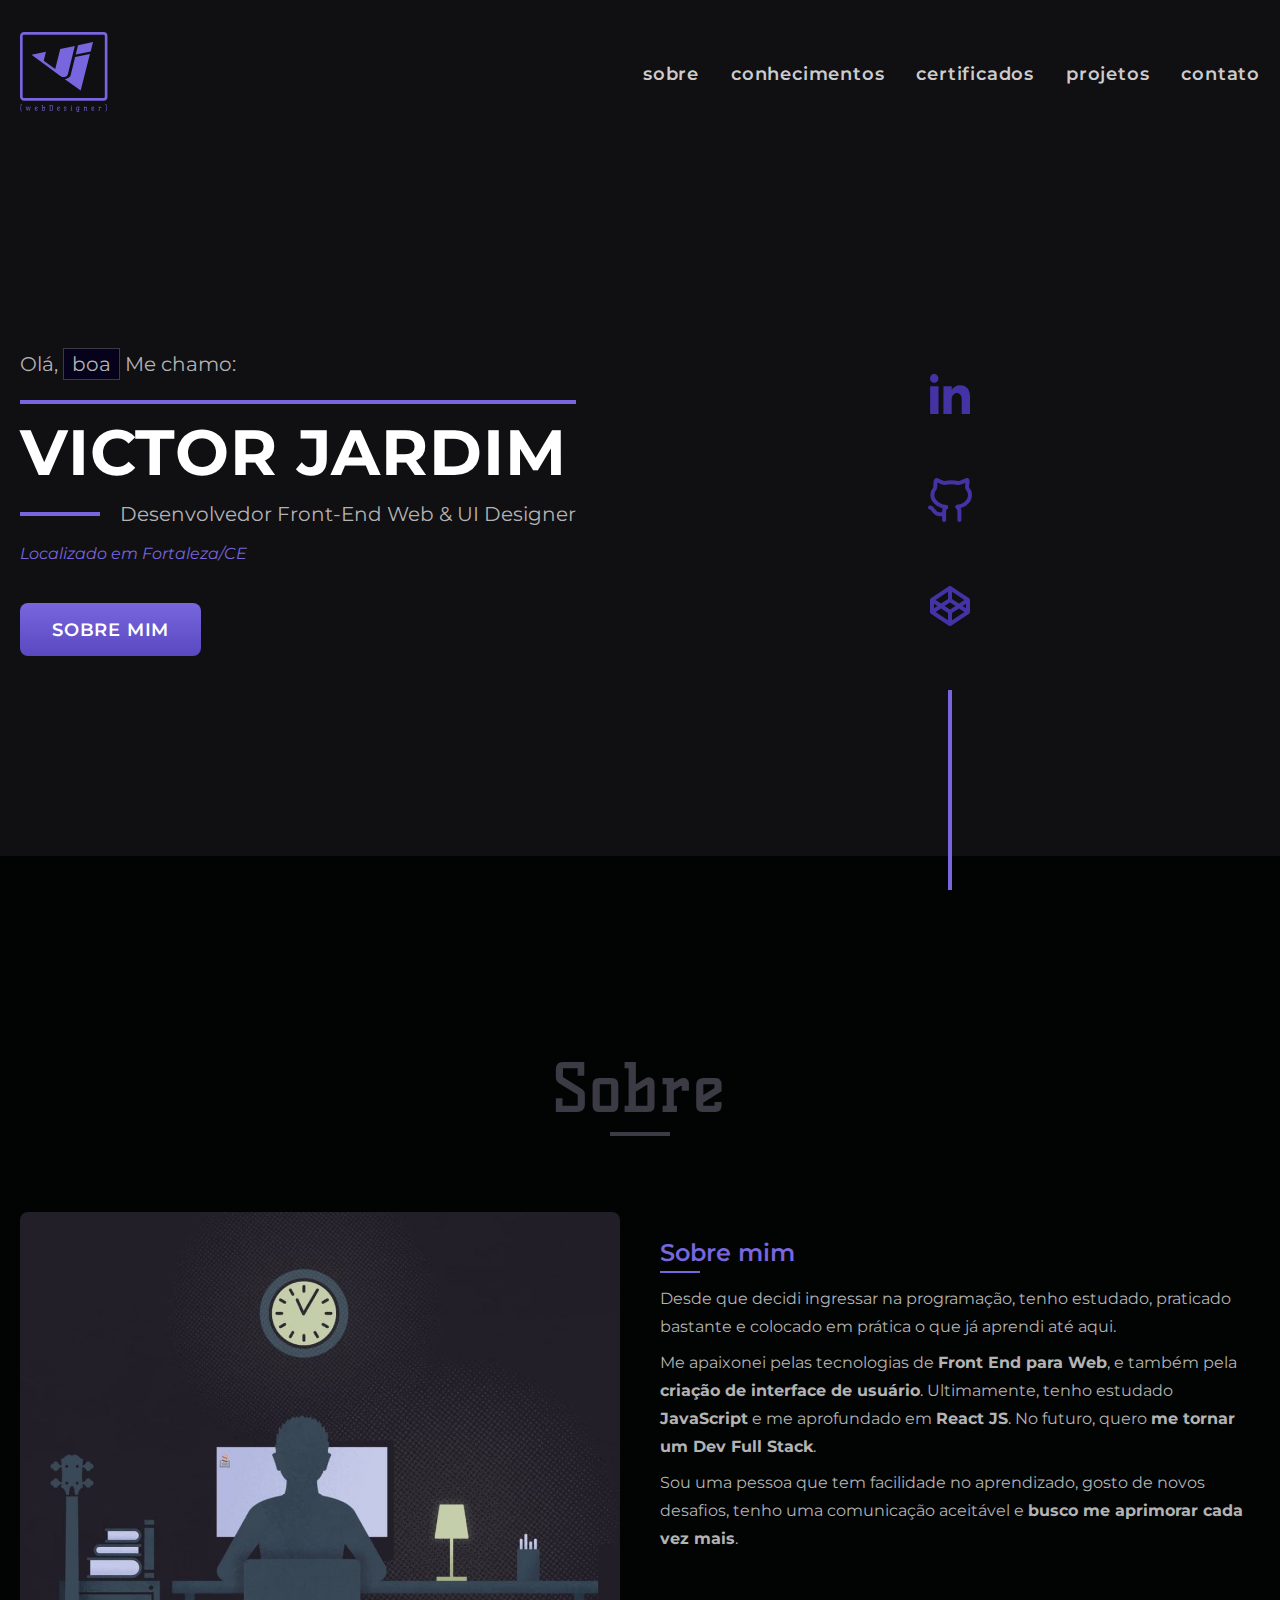
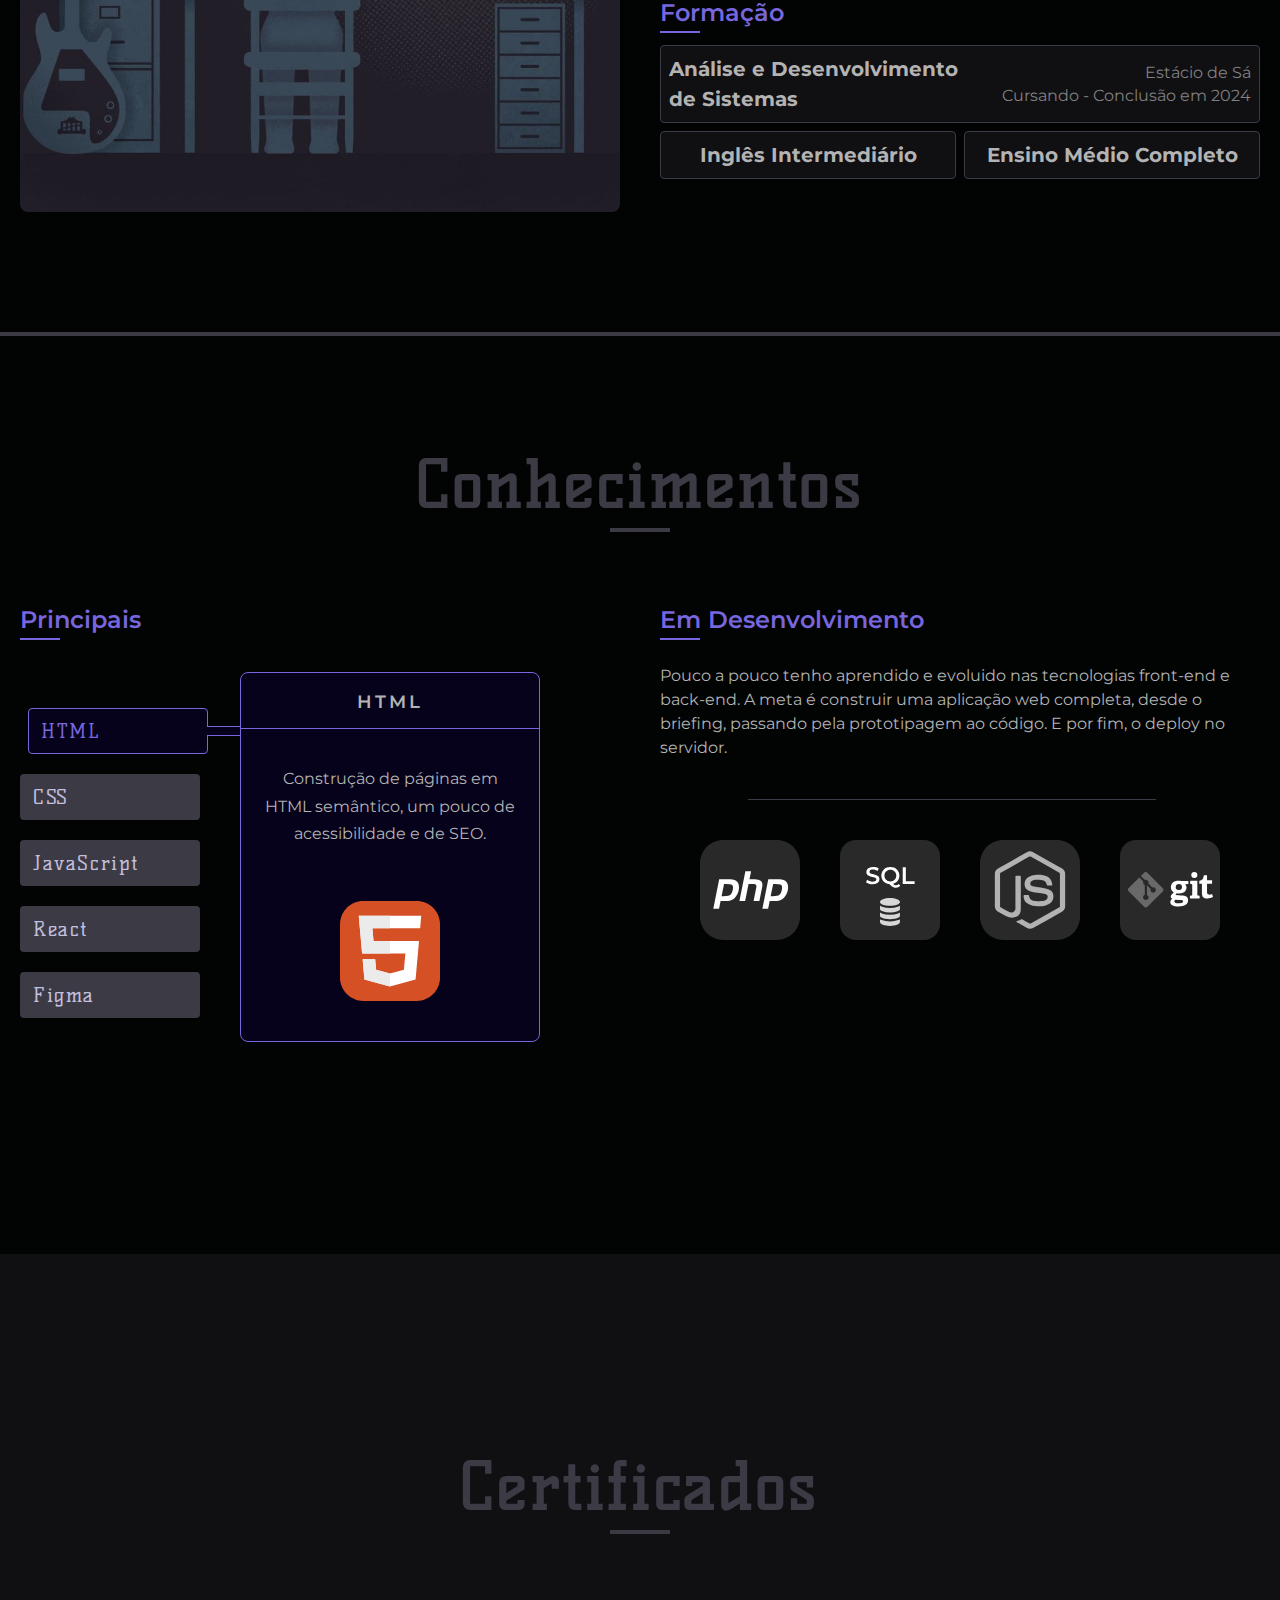
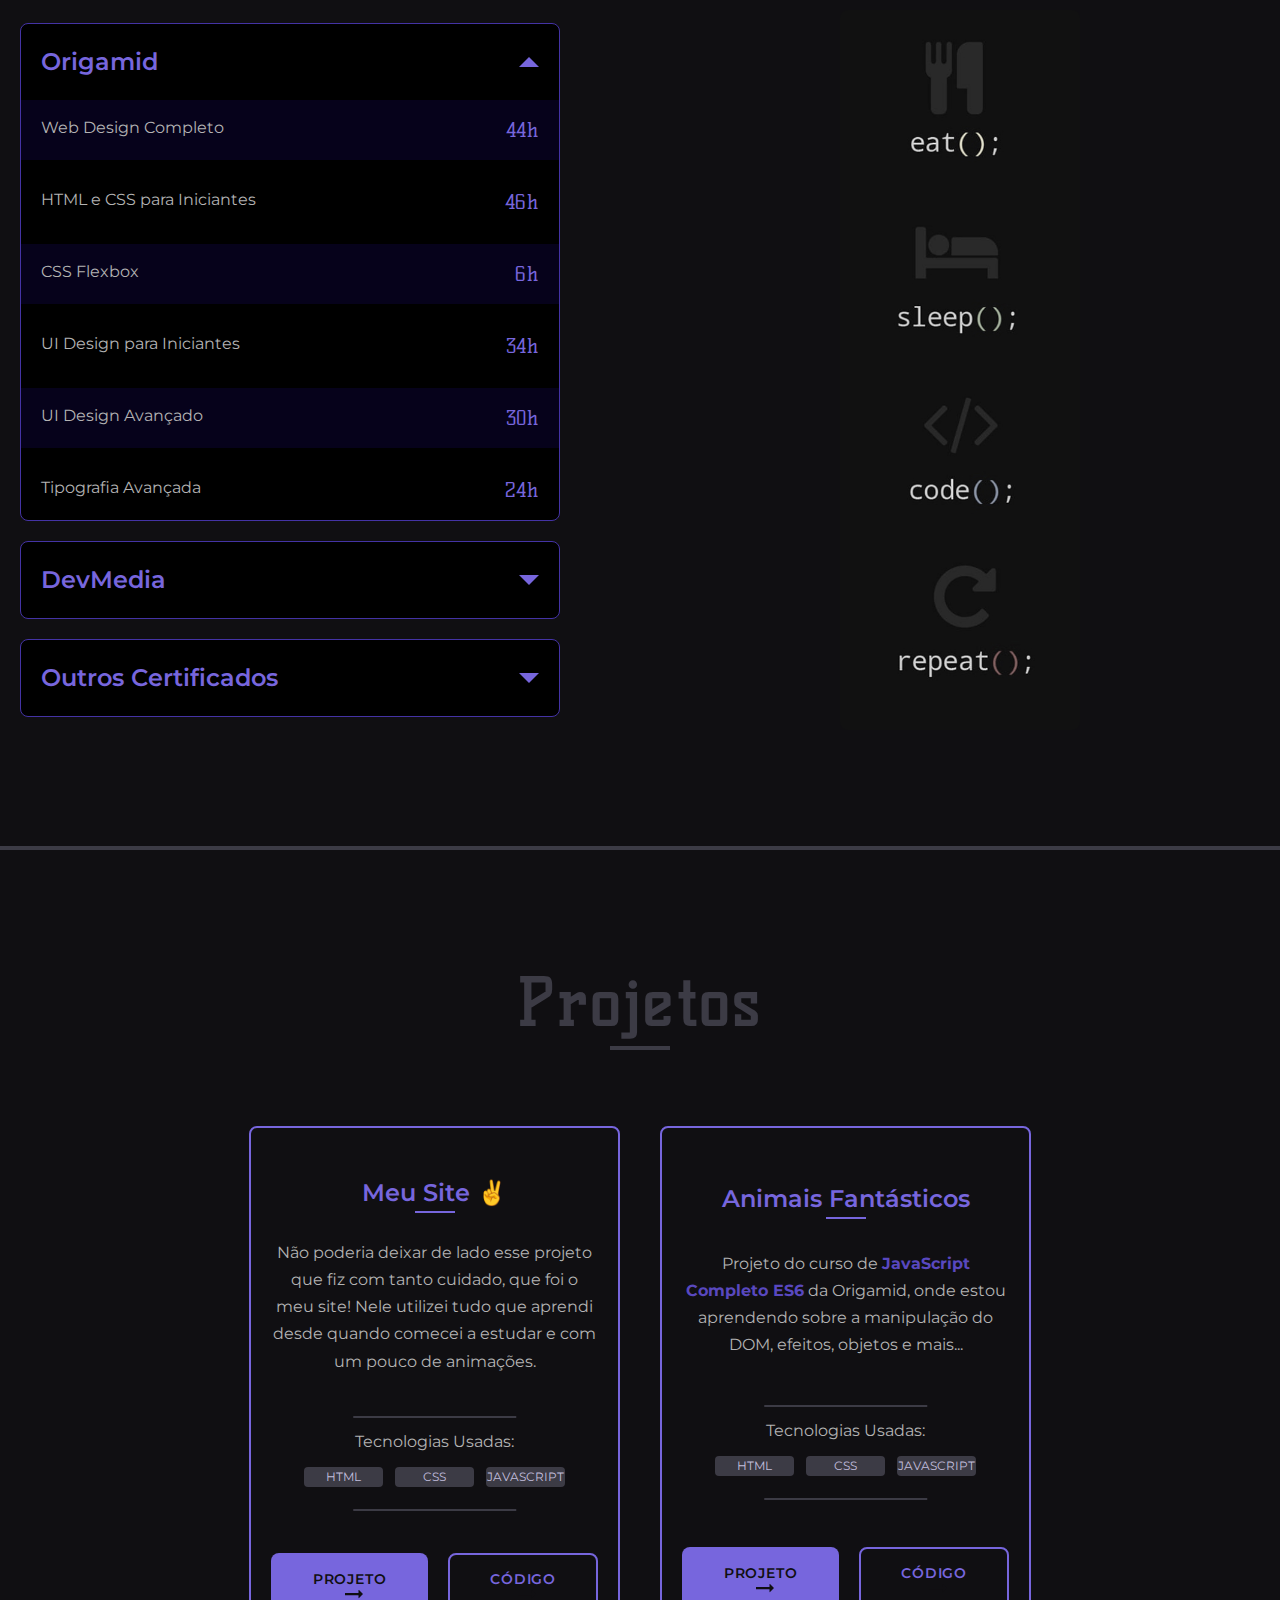
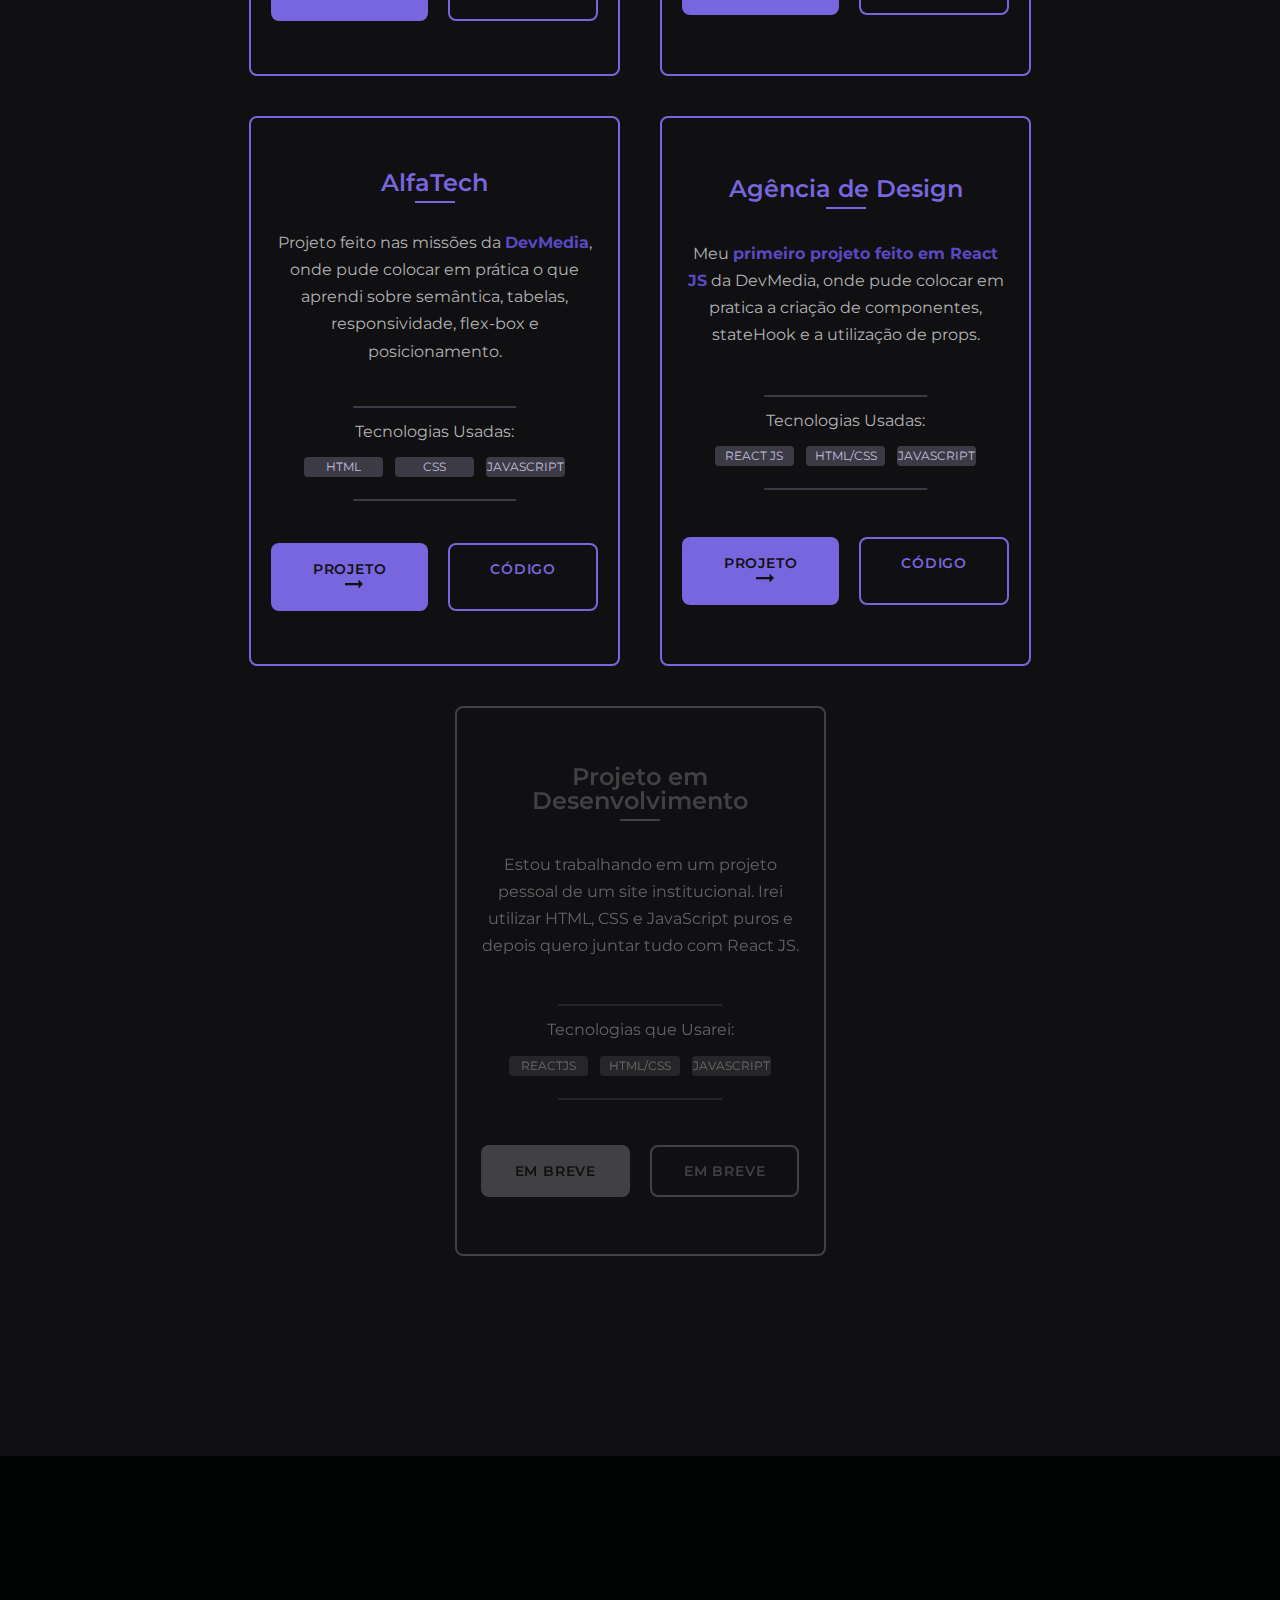
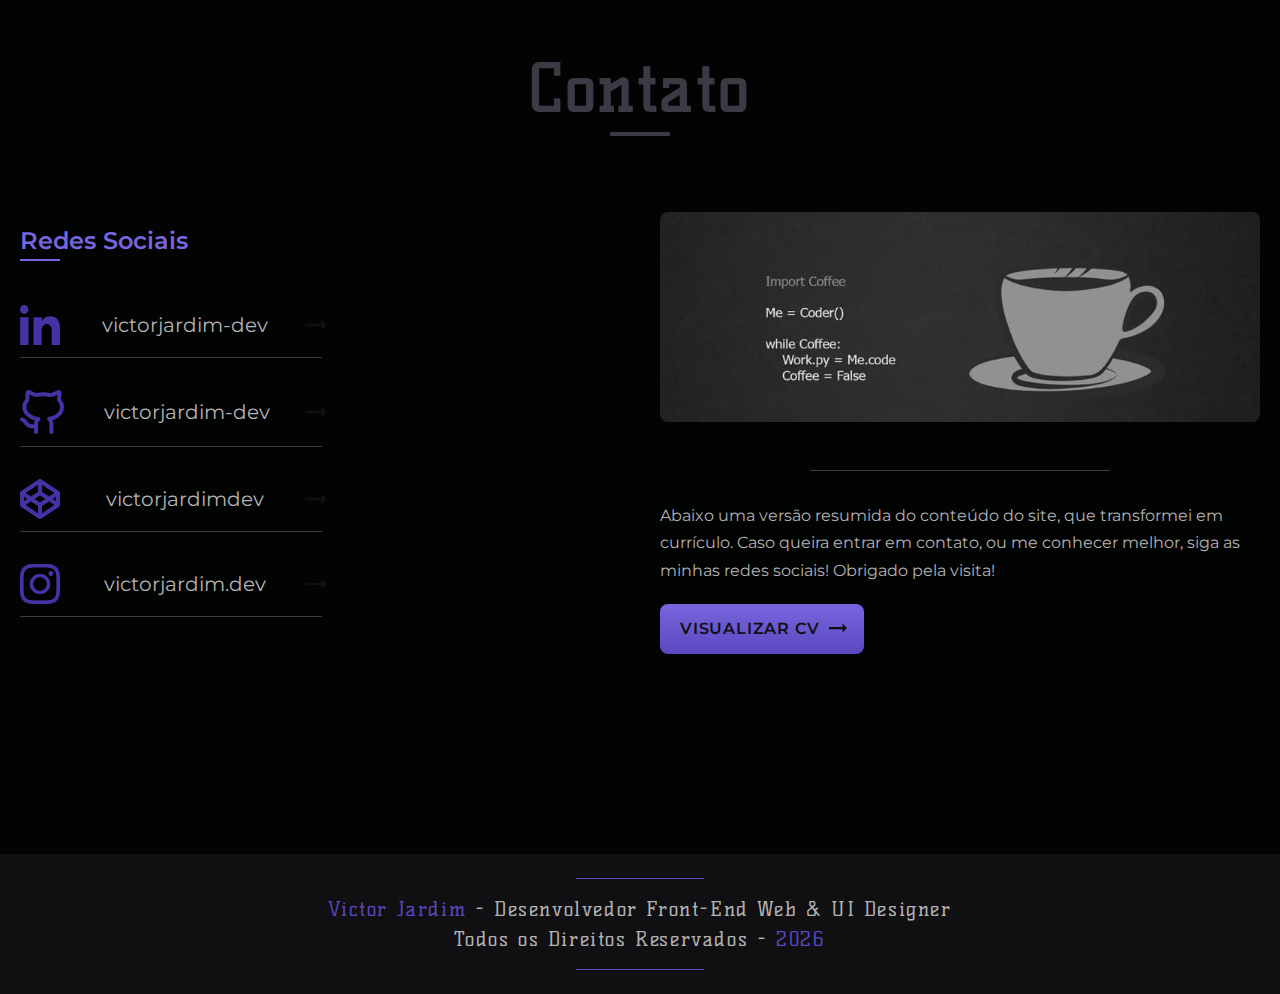
==== index.html @ 1c52b95d "Preparacao de arquivos para o responsivo, separacao dos arquivos de animacao para cada secao, adicio" ====
<!DOCTYPE html>
<html lang="pt-br">
<head>
  <title>Victor Jardim - Desenvolvedor Front-End Web e UI Designer</title>
  <meta charset="UTF-8">
  <meta http-equiv="X-UA-Compatible" content="IE=edge">
  <meta name="viewport" content="width=device-width, initial-scale=1.0">
  <meta name="description" content="Victor Jardim - Desenvolvedor Front-End Web e UI Designer">
  <meta name="keywords" content="">
  <meta name="author" content="Victor Jardim Dev">
  <!-- Open Graph -->
  <meta property="og:title" content="">
  <meta property="og:description" content="">
  <meta property="og:type" content="website">
  <meta property="og:url" content="">
  <meta property="og:image" content="">
  <meta property="og:image:secure-url" content="">
  <meta property="og:image:type" content="image/jpg">
  <meta property="og:site_name" content="">
  <!-- Open Graph -->

  <link rel="shortcut icon" href="/favicon.svg" type="image/svg+xml">

  <link rel="preconnect" href="https://fonts.googleapis.com">
  <link rel="preconnect" href="https://fonts.gstatic.com" crossorigin>
  <link href="https://fonts.googleapis.com/css2?family=Kelly+Slab&family=Montserrat:ital,wght@0,400;0,600;1,400&display=swap" rel="stylesheet">
  
  <!-- <link rel="preload" href="./css/style.min.css" as="style">
  <link rel="stylesheet" href="./css/style.min.css"> -->

  <link rel="preload" href="./css/style.css" as="style">
  <link rel="stylesheet" href="./css/style.css">

  <script>document.documentElement.className += " js"</script>
</head>
<body>

  <header>
    <div class="container-geral topo">
      <div class="logo">
        <figure>
          <a href="/">
            <img src="./img/logo.svg" alt="Logo Victor Jardim" height="80" width="auto">
          </a>
        </figure>
      </div>
      <nav>
        <ul class="nav-menu">
          <li><a href="#sobre">Sobre</a></li>
          <li><a href="#conhecimentos">Conhecimentos</a></li>
          <li><a href="#certificados">Certificados</a></li>
          <li><a href="#projetos">Projetos</a></li>
          <li><a href="#contato">Contato</a></li>
        </ul>
      </nav>
    </div>
  </header>

  <main>

    <section class="container-geral secao-apresentacao">
      <div class="apresentacao-descricao">
        <p class="boas-vindas">Olá, <span id="boas-vindas">boas vindas!</span> Me chamo: </p>
        <div class="apresentacao-titulos">
          <h1>Victor Jardim</h1>
          <h2>Desenvolvedor Front-End Web & UI Designer</h2>
        </div>
        <span class="localizacao">Localizado em Fortaleza/CE</span>
        <a href="#sobre" class="botao">Sobre Mim</a>
      </div>
      <div class="apresentacao-social">
        <ul>
          <li>
            <a href="https://www.linkedin.com/in/victorjardim-dev/" target="_blank">
              <svg width="40" height="40" viewBox="0 0 40 40" fill="none" xmlns="http://www.w3.org/2000/svg">
                <path d="M8.39454 4.44642C8.39399 5.62509 7.95124 6.75526 7.16371 7.58829C6.37617 8.42132 5.30836 8.88899 4.19517 8.8884C3.08199 8.88781 2.01462 8.41901 1.22787 7.58515C0.441121 6.75128 -0.000556067 5.62065 5.25418e-07 4.44198C0.000557118 3.2633 0.443302 2.13314 1.23084 1.3001C2.01837 0.467072 3.08619 -0.000588781 4.19937 5.56328e-07C5.31256 0.000589894 6.37993 0.469382 7.16668 1.30325C7.95342 2.13711 8.3951 3.26775 8.39454 4.44642ZM8.52046 12.1793H0.125919V40H8.52046V12.1793ZM21.7838 12.1793H13.4313V40H21.6999V25.4008C21.6999 17.2679 31.7104 16.5124 31.7104 25.4008V40H40V22.3788C40 8.66841 25.1836 9.17949 21.6999 15.9124L21.7838 12.1793Z" fill="#4433A5"/>
              </svg>
            </a>
          </li>
          <li>
            <a href="https://github.com/victorjardim-dev/" target="_blank">
              <svg width="44" height="44" viewBox="0 0 44 44" fill="none" xmlns="http://www.w3.org/2000/svg">
                <path d="M29.464 28.8326C32.2919 28.3079 34.8579 27.398 36.8526 26.062C40.2591 23.7808 42 20.2574 42 16.7763C42 14.3342 40.9632 12.0544 39.1681 10.1233C38.1679 9.04728 41.0935 1.01862 38.4941 2.09991C35.8947 3.18119 32.0833 5.57459 30.0854 5.04638C27.9465 4.48086 25.6157 4.17016 23.1765 4.17016C21.0579 4.17016 19.0211 4.40455 17.1208 4.83672C14.3584 5.46489 11.7167 3.11964 9.0589 2.09991C6.40109 1.08017 7.85137 9.38418 7.06196 10.2574C5.34266 12.1595 4.35303 14.3905 4.35303 16.7763C4.35303 20.2574 6.45992 23.7808 9.86631 26.062C12.1355 27.5817 14.9812 28.5502 18.1649 29.0274" stroke="#4433A5" stroke-width="4" stroke-linecap="round"/>
                <path d="M18.1645 29.0273C16.8015 30.3669 16.1201 31.6388 16.1201 32.8433C16.1201 34.0479 16.1201 37.1 16.1201 41.9998" stroke="#4433A5" stroke-width="4" stroke-linecap="round"/>
                <path d="M29.4639 28.8328C30.7553 30.3463 31.401 31.7053 31.401 32.9098C31.401 34.1143 31.401 37.1443 31.401 42" stroke="#4433A5" stroke-width="4" stroke-linecap="round"/>
                <path d="M2 29.609C3.05749 29.7245 3.84181 30.1586 4.35294 30.9115C5.11963 32.0407 7.96963 36.2299 11.206 36.2299C13.3636 36.2299 15.0017 36.2299 16.1204 36.2299" stroke="#4433A5" stroke-width="4" stroke-linecap="round"/>
              </svg>
            </a>
          </li>
          <li>
            <a href="https://codepen.io/victorjardimdev/" target="_blank">
              <svg width="40" height="40" viewBox="0 0 40 40" fill="none" xmlns="http://www.w3.org/2000/svg">
                <path d="M20 16.4041L14.606 20L20 23.5959L25.394 20L20 16.4041ZM29 17.596L34.394 14.0001L22 5.73821V12.9301L29 17.596ZM36 17.736L32.606 20L36 22.262V17.74V17.736ZM29 22.404L22 27.0699V34.2618L34.394 25.9999L29 22.404ZM18 12.9301V5.73821L5.606 14.0001L11 17.596L18 12.9301ZM5.606 25.9999L18 34.2618V27.0699L11 22.404L5.606 25.9999ZM7.394 20L4 17.738V22.262L7.394 20ZM2.23988e-08 14.0001C-4.92386e-05 13.6709 0.0811558 13.3468 0.23641 13.0565C0.391665 12.7663 0.616168 12.5188 0.89 12.3361L18.89 0.336294C19.2187 0.117019 19.6049 0 20 0C20.3951 0 20.7813 0.117019 21.11 0.336294L39.11 12.3361C39.3838 12.5188 39.6083 12.7663 39.7636 13.0565C39.9188 13.3468 40 13.6709 40 14.0001V25.9999C40 26.3291 39.9188 26.6532 39.7636 26.9435C39.6083 27.2337 39.3838 27.4812 39.11 27.6639L21.11 39.6637C20.7813 39.883 20.3951 40 20 40C19.6049 40 19.2187 39.883 18.89 39.6637L0.89 27.6639C0.616168 27.4812 0.391665 27.2337 0.23641 26.9435C0.0811558 26.6532 -4.92386e-05 26.3291 2.23988e-08 25.9999V14.0001Z" fill="#4433A5"/>
              </svg>
            </a>
          </li>
        </ul>
      </div>
    </section>
    
    <div class="secao-bg">

      <section id="sobre" class="secao-sobre">
        <div class="container-geral">
          <h1 class="titulo-secao">Sobre</h1>
          <div>
            <div class="secao-sobre-conteudo">
              <figure>
                <img src="./img/sobre-imagem.jpg" alt="" width="700" height="auto">
              </figure>
              <div class="secao-sobre-descricao">
                
                <div class="sobre-mim">
                  <h2 class="subtitulo-secao">Sobre mim</h2>
                  <div>
                    <p>Desde que decidi ingressar na programação, tenho estudado, praticado bastante e colocado em prática o que já aprendi até aqui.</p>
                    <p>Me apaixonei pelas tecnologias de <strong>Front End para Web</strong>, e também pela <strong>criação de interface de usuário</strong>. Ultimamente, tenho estudado <strong>JavaScript</strong> e me aprofundado em <strong>React JS</strong>. No futuro, quero <strong>me tornar um Dev Full Stack</strong>.</p>
                    <p>Sou uma pessoa que tem facilidade no aprendizado, gosto de novos desafios, tenho uma comunicação aceitável e <strong>busco me aprimorar cada vez mais</strong>.</p>
                  </div>
                </div>

                <div class="formacao">
                  <h2 class="subtitulo-secao">Formação</h2>
                  <div class="formacao-cursos">

                    <div class="formacao-item ads">
                      <h3>Análise e Desenvolvimento de Sistemas</h3>
                      <div class="ads-span">
                        <span>Estácio de Sá</span>
                        <span>Cursando - Conclusão em 2024</span>
                      </div>
                    </div>

                    <div class="ingles-ensinomedio">
                      <div class="formacao-item">
                        <h3>Inglês Intermediário</h3>
                      </div>

                      <div class="formacao-item">
                        <h3>Ensino Médio Completo</h3>
                      </div>
                    </div>

                  </div>
                </div>

              </div>
            </div>
          </div>
        </div>
      </section>

      <section  class="secao-conhecimentos">
        <div class="container-geral" id="conhecimentos">
          <h1 class="titulo-secao">Conhecimentos</h1>
          <div class="conhecimentos">
            
            <div class="conhecimentos-principais">
              <h2 class="subtitulo-secao">Principais</h2>

              <div class="principais">
                <div class="principais-titulo-box">
                  <span class="">HTML</span>
                  <span class="">CSS</span>
                  <span class="">JavaScript</span>
                  <span class="">React</span>
                  <span class="">Figma</span>
                </div>

                <div class="principais-descricao-box-container">
                  <div class="principais-descricao-box">
                    <h3>HTML</h3>
                    <p>Construção de páginas em HTML semântico, um pouco de acessibilidade e de SEO.</p>
                    <img src="./img/conhecimentos/imagem-html.svg" alt="Conhecimentos HTML">
                  </div>
                  
                  <div class="principais-descricao-box ">
                    <h3>CSS</h3>
                    <p>Box model, media queries para sites responsivos, flex-box, um pouco de grid e animações</p>
                    <img src="./img/conhecimentos/imagem-css.svg" alt="Conhecimentos CSS">
                  </div>
    
                  <div class="principais-descricao-box ">
                    <h3>JavaScript</h3>
                    <p>Arrays, funções, objetos e um pouco sobre a manipulação do DOM.</p>
                    <img src="./img/conhecimentos/imagem-javascript.svg" alt="Conhecimentos JavaScript">
                  </div>
    
                  <div class="principais-descricao-box ">
                    <h3>React JS</h3>
                    <p>Junção das três principais tecnologias web, assim como criação de componentes, state hook, rotas e props.</p>
                    <img src="./img/conhecimentos/imagem-react.svg" alt="Conhecimentos ReactJS">
                  </div>
    
                  <div class="principais-descricao-box ">
                    <h3>Figma</h3>
                    <p>Criação de protótipos, wireframes, interfaces de usuário e UX Design.</p>
                    <img src="./img/conhecimentos/imagem-figma.svg" alt="Conhecimentos Figma">
                  </div>

                </div>
              </div>
            </div>

            <div class="conhecimentos-emdesenvolvimento">
              <h2 class="subtitulo-secao">Em Desenvolvimento</h2>
              <p>Pouco a pouco tenho aprendido e evoluido nas tecnologias front-end e back-end. A meta é construir uma aplicação web completa, desde o briefing, passando pela prototipagem ao código. E por fim, o deploy no servidor.</p>
              <div class="emdesenvolvimento-imgs">
                <img src="./img/conhecimentos/conhecimento-futuro-php.svg" alt="Conhecimentos PHP">
                <img src="./img/conhecimentos/conhecimento-futuro-sql.svg" alt="Conhecimentos SQL">
                <img src="./img/conhecimentos/conhecimento-futuro-nodejs.svg" alt="Conhecimentos NodeJS">
                <img src="./img/conhecimentos/conhecimento-futuro-git.svg" alt="Conhecimentos Git">
              </div>
            </div>

          </div>
        </div>
      </section>

    </div>

    <section class="secao-certificados">
      <h1 id="certificados" class="titulo-secao">Certificados</h1>
      <div class="container-geral certificados">

        <div class="certificado-container">

          <div class="certificado-box">
            <div class="certificado-titulo-box">
              <h2>Origamid</h2>
              <span><img src="./img/icones/icone-seta-certificados.svg" alt="Icone"></span>
            </div>
            <div class="certificado-conteudo-box">

              <div class="certificado-conteudo">
                <h3>Web Design Completo</h3>
                <span>44h</span>
                <a href="https://www.origamid.com/certificate/2e2ba122" target="_blank" class="botao">Certificado <img src="./img/icones/icone-seta-link.svg" alt="Icone"></a>
              </div>

              <div class="certificado-conteudo">
                <h3>HTML e CSS para Iniciantes</h3>
                <span>46h</span>
                <a href="https://www.origamid.com/certificate/78a27220" target="_blank" class="botao">Certificado <img src="./img/icones/icone-seta-link.svg" alt="Icone"></a>
              </div>

              <div class="certificado-conteudo">
                <h3>CSS Flexbox</h3>
                <span>6h</span>
                <a href="https://www.origamid.com/certificate/67c53098" target="_blank" class="botao">Certificado <img src="./img/icones/icone-seta-link.svg" alt="Icone"></a>
              </div>

              <div class="certificado-conteudo">
                <h3>UI Design para Iniciantes</h3>
                <span>34h</span>
                <a href="https://www.origamid.com/certificate/33171491" target="_blank" class="botao">Certificado <img src="./img/icones/icone-seta-link.svg" alt="Icone"></a>
              </div>

              <div class="certificado-conteudo">
                <h3>UI Design Avançado</h3>
                <span>30h</span>
                <a href="https://www.origamid.com/certificate/fcf1dd17" target="_blank" class="botao">Certificado <img src="./img/icones/icone-seta-link.svg" alt="Icone"></a>
              </div>

              <div class="certificado-conteudo">
                <h3>Tipografia Avançada</h3>
                <span>24h</span>
                <a href="https://www.origamid.com/certificate/0a82fc73" target="_blank" class="botao">Certificado <img src="./img/icones/icone-seta-link.svg" alt="Icone"></a>
              </div>
            </div>
          </div> 
          
          <div class="certificado-box">
            <div class="certificado-titulo-box">
              <h2>DevMedia</h2>
              <span><img src="./img/icones/icone-seta-certificados.svg" alt="Icone"></span>
            </div>
            <div class="certificado-conteudo-box">

              <div class="certificado-conteudo">
                <h3>Certificado Autoridade - HTML</h3>
                <span>91h</span>
                <a href="https://www.devmedia.com.br/certificado/tecnologia/html/victor-b-jardim" target="_blank" class="botao">Certificado <img src="./img/icones/icone-seta-link.svg" alt="Icone"></a>
              </div>

              <div class="certificado-conteudo">
                <h3>Certificado Autoridade - CSS</h3>
                <span>125h</span>
                <a href="https://www.devmedia.com.br/certificado/tecnologia/css/victor-b-jardim" target="_blank" class="botao">Certificado <img src="./img/icones/icone-seta-link.svg" alt="Icone"></a>
              </div>

              <div class="certificado-conteudo">
                <h3>Certificado Autoridade - JavaScript</h3>
                <span>124h</span>
                <a href="https://www.devmedia.com.br/certificado/tecnologia/javascript/victor-b-jardim" target="_blank" class="botao">Certificado <img src="./img/icones/icone-seta-link.svg" alt="Icone"></a>
              </div>

              <div class="certificado-conteudo">
                <h3>Certificado Autoridade - React</h3>
                <span>73h</span>
                <a href="https://www.devmedia.com.br/certificado/tecnologia/react/victor-b-jardim" target="_blank" class="botao">Certificado <img src="./img/icones/icone-seta-link.svg" alt="Icone"></a>
              </div>

              <div class="certificado-conteudo">
                <h3>Certificado Autoridade - Algoritmo</h3>
                <span>49h</span>
                <a href="https://www.devmedia.com.br/certificado/tecnologia/algoritmo/victor-b-jardim" target="_blank" class="botao">Certificado <img src="./img/icones/icone-seta-link.svg" alt="Icone"></a>
              </div>
            </div>
          </div>

          <div class="certificado-box">
            <div class="certificado-titulo-box">
              <h2>Outros Certificados</h2>
              <span><img src="./img/icones/icone-seta-certificados.svg" alt="Icone"></span>
            </div>
            <div class="certificado-conteudo-box">

              <div class="certificado-conteudo">
                <h3>Pro Figma - Udemy</h3>
                <span>15h</span>
                <a href="#" target="_blank" class="botao">Certificado <img src="./img/icones/icone-seta-link.svg" alt="Icone"></a>
              </div>

              <div class="certificado-conteudo">
                <h3>DCN - Introdução a HTML + CSS</h3>
                <span>5h</span>
                <a href="https://api.dinamicatreinamentos.com/public/acervo/132-bded3ce4af94289a9308c97f58a683f9.pdf" target="_blank" class="botao">Certificado <img src="./img/icones/icone-seta-link.svg" alt="Icone"></a>
              </div>


              <div class="certificado-conteudo">
                <h3>Dev. Web - Direto ao Ponto | Lucas Caton</h3>
                <span>4h</span>
                <a href="https://hotmart.s3.amazonaws.com/certificate/tmp/c37694cb-0479-4c1d-b306-87b2fbc816c4-2013361237.pdf?X-Amz-Security-Token=FwoGZXIvYXdzEPn%2F%2F%2F%2F%2F%2F%2F%2F%2F%2FwEaDAjS97Gteq%2FWhIcS1iKZBHNI4r%2F%2F47FJEjrgtc%2BJ8aQ8vgjqXXS6Qyz3Uj5%2BZvb%2BxiidIdNfAR5%2FeiCYAesyTZf5AZT4jxVFcFl0%2BmaYKGsxI8JgOQE6TuPzvZWR%2F%2BsnZ1YPZm97G8FmoY3LzpJwRORBjLJ%2F48T%2FOl7%2BwzdnRDCyU4tJ1BTyEJ4VKVkY%2F%2BEYR%2BnuEHNfKER5vqDS%2FXSVYW33hhq3ZuTw0qBTUhv0UXekTg9vlwr2mQqSZd4mTvu4YtdvryIVoNkHK1JCK%2FretgA2b7gVqcYtBVZkKVOoFMCOoI37dMtXFNRThBIPqTB%2B8lx97tpccWoyBbcKv9h4RABSdjdPvhj1mFN63%2FpTFwFrVetBEqkUqYTFoIOOBE%2BZq7IcIHQl9%2F01pgttGZ9%2BKy3FmM5q9MV6yjbEkZOJEk9m%2BV1gTo8wiJZCJPE1ixEUAThnqzp3rg07iUUO6sLZvKPWk8socLRnvpLOBoC5Rb5rEYuD4BxHCCtueEc2YKd35ZQeSwEBZB40PVN%2FNAc%2FQ5LWypAQQwHUQgt6EO032Y733J4ZqrIdIXGZr7npt%2BBVDaKj8jTFb8dBWb2hKYdshs2CqnRjHU3z5JxvNwpsUwg7LU6TESXqAPS4EnFqgdk14viIUtdyvJK09hqciumyFYSlr%2B%2Bi6w%2FXWc%2FvN1MmRNGY%2BW1o%2BaqoN3ae87OREJbgX%2BfRXTLxFBOamqw3mgSnRS%2BIotF6A1a00SiMxcWfBjIqgPiSDdQbVexXojsOaDrjM5YCi8wPgmulx4nk5A48K5%2FNhaRN8n70QabF&X-Amz-Algorithm=AWS4-HMAC-SHA256&X-Amz-Date=20230219T000717Z&X-Amz-SignedHeaders=host&X-Amz-Expires=3600&X-Amz-Credential=ASIAXC3ZS5EWXYS43K6Z%2F20230219%2Fus-east-1%2Fs3%2Faws4_request&X-Amz-Signature=6fea09fdf5bdb685fe6ec4c3abf74dc113f9c2e6cdc3ad5a7f10f19c127fbcd3" target="_blank" class="botao">Certificado <img src="./img/icones/icone-seta-link.svg" alt="Icone"></a>
              </div>

              
            </div>
          </div>
          
        </div>

        <div class="certificado-imagem">
          <img src="./img/certificados-imagem.jpg" alt="Certificados">
        </div>
      </div>

    </section>

    <section class="secao-projetos">
      <h1 id="projetos" class="titulo-secao">Projetos</h1>
      <div class="container-geral">

        <div class="projetos-container-box">

          <div class="projeto-box">
            <h2 class="subtitulo-secao">Meu Site &#x270C;</h2>
            <p>Não poderia deixar de lado esse projeto que fiz com tanto cuidado, que foi o meu site! Nele utilizei tudo que aprendi desde quando comecei a estudar e com um pouco de animações.</p>
            <div class="tecnologias">
              <p>Tecnologias Usadas:</p>
              <div class="projeto-box-tecnologias">
                <span class="tecnologia-usada">HTML</span>
                <span class="tecnologia-usada">CSS</span>
                <span class="tecnologia-usada">JavaScript</span>
              </div>
            </div>
            <div class="projetos-botoes">
              <a href="/#projetos" class="botao">Projeto <img src="./img/icones/icone-seta-link.svg" alt="Ícone"></a>
              <a href="https://github.com/victorjardim-dev/meu-site" target="_blank" class="botao">Código <img src="./img/icones/icone-seta-link.svg" alt="Ícone"></a>
            </div>
          </div>

          <div class="projeto-box">
            <h2 class="subtitulo-secao">Animais Fantásticos</h2>
            <p>Projeto do curso de <strong class="texto-destacado">JavaScript Completo ES6</strong> da Origamid, onde estou aprendendo sobre a manipulação do DOM, efeitos, objetos e mais...</p>
            <div class="tecnologias">
              <p>Tecnologias Usadas:</p>
              <div class="projeto-box-tecnologias">
                <span class="tecnologia-usada">HTML</span>
                <span class="tecnologia-usada">CSS</span>
                <span class="tecnologia-usada">JavaScript</span>
              </div>
            </div>
            <div class="projetos-botoes">
              <a href="#" target="_blank" class="botao">Projeto <img src="./img/icones/icone-seta-link.svg" alt="Ícone"></a>
              <a href="#" target="_blank" class="botao">Código <img src="./img/icones/icone-seta-link.svg" alt="Ícone"></a>
            </div>
          </div>

          <div class="projeto-box">
            <h2 class="subtitulo-secao">AlfaTech</h2>
            <p>Projeto feito nas missões da <strong class="texto-destacado">DevMedia</strong>, onde pude colocar em prática o que aprendi sobre semântica, tabelas, responsividade, flex-box e posicionamento.</p>
            <div class="tecnologias">
              <p>Tecnologias Usadas:</p>
              <div class="projeto-box-tecnologias">
                <span class="tecnologia-usada">HTML</span>
                <span class="tecnologia-usada">CSS</span>
                <span class="tecnologia-usada">JavaScript</span>
              </div>
            </div>
            <div class="projetos-botoes">
              <a href="#" target="_blank" class="botao">Projeto <img src="./img/icones/icone-seta-link.svg" alt="Ícone"></a>
              <a href="#" target="_blank" class="botao">Código <img src="./img/icones/icone-seta-link.svg" alt="Ícone"></a>
            </div>
          </div>

          <div class="projeto-box">
            <h2 class="subtitulo-secao">Agência de Design</h2>
            <p>Meu <strong class="texto-destacado">primeiro projeto feito em React JS</strong> da DevMedia, onde pude colocar em pratica a criação de componentes, stateHook e a utilização de props.</p>
            <div class="tecnologias">
              <p>Tecnologias Usadas:</p>
              <div class="projeto-box-tecnologias">
                <span class="tecnologia-usada">React JS</span>
                <span class="tecnologia-usada">HTML/CSS</span>
                <span class="tecnologia-usada">JavaScript</span>
              </div>
            </div>
            <div class="projetos-botoes">
              <a href="#" target="_blank" class="botao">Projeto <img src="./img/icones/icone-seta-link.svg" alt="Ícone"></a>
              <a href="#" target="_blank" class="botao">Código <img src="./img/icones/icone-seta-link.svg" alt="Ícone"></a>
            </div>
          </div>

          <div class="projeto-box desabilitado">
            <h2 class="subtitulo-secao">Projeto em Desenvolvimento</h2>
            <p>Estou trabalhando em um projeto pessoal de um site institucional. Irei utilizar HTML, CSS e JavaScript puros e depois quero juntar tudo com React JS.</p>
            <div class="tecnologias">
              <p>Tecnologias que Usarei:</p>
              <div class="projeto-box-tecnologias">
                <span class="tecnologia-usada">ReactJS</span>
                <span class="tecnologia-usada">HTML/CSS</span>
                <span class="tecnologia-usada">JavaScript</span>
              </div>
            </div>
            <div class="projetos-botoes">
              <a href="#" target="_blank" class="botao">EM BREVE</a>
              <a href="#" target="_blank" class="botao">EM BREVE</a>
            </div>
          </div>

        </div>


      </div>
    </section>

    <section>
      <div class="secao-contato">
        <h1 class="titulo-secao" id="contato">Contato</h1>
        <div class="container-geral secao-contato-conteudo">

          <div class="secao-contato-titulo-social">
            <h2 class="subtitulo-secao">Redes Sociais</h2>
            <ul class="social-lista">

              <li>
                <a href="https://www.linkedin.com/in/victorjardim-dev/" target="_blank">
                  <svg width="40" height="40" viewBox="0 0 40 40" fill="none" xmlns="http://www.w3.org/2000/svg">
                    <path d="M8.39454 4.44642C8.39399 5.62509 7.95124 6.75526 7.16371 7.58829C6.37617 8.42132 5.30836 8.88899 4.19517 8.8884C3.08199 8.88781 2.01462 8.41901 1.22787 7.58515C0.441121 6.75128 -0.000556067 5.62065 5.25418e-07 4.44198C0.000557118 3.2633 0.443302 2.13314 1.23084 1.3001C2.01837 0.467072 3.08619 -0.000588781 4.19937 5.56328e-07C5.31256 0.000589894 6.37993 0.469382 7.16668 1.30325C7.95342 2.13711 8.3951 3.26775 8.39454 4.44642ZM8.52046 12.1793H0.125919V40H8.52046V12.1793ZM21.7838 12.1793H13.4313V40H21.6999V25.4008C21.6999 17.2679 31.7104 16.5124 31.7104 25.4008V40H40V22.3788C40 8.66841 25.1836 9.17949 21.6999 15.9124L21.7838 12.1793Z" fill="#4433A5"/>
                  </svg>
                  victorjardim-dev
                  <svg width="12" height="6" viewBox="0 0 12 6" fill="none" xmlns="http://www.w3.org/2000/svg">
                    <path d="M9.0075 2.25H0V3.75H9.0075V6L12 3L9.0075 0V2.25Z" fill="#100F12"/>
                  </svg>
                </a>
              </li>

              <li>
                <a href="https://github.com/victorjardim-dev/" target="_blank">
                  <svg width="44" height="44" viewBox="0 0 44 44" fill="none" xmlns="http://www.w3.org/2000/svg">
                    <path d="M29.464 28.8326C32.2919 28.3079 34.8579 27.398 36.8526 26.062C40.2591 23.7808 42 20.2574 42 16.7763C42 14.3342 40.9632 12.0544 39.1681 10.1233C38.1679 9.04728 41.0935 1.01862 38.4941 2.09991C35.8947 3.18119 32.0833 5.57459 30.0854 5.04638C27.9465 4.48086 25.6157 4.17016 23.1765 4.17016C21.0579 4.17016 19.0211 4.40455 17.1208 4.83672C14.3584 5.46489 11.7167 3.11964 9.0589 2.09991C6.40109 1.08017 7.85137 9.38418 7.06196 10.2574C5.34266 12.1595 4.35303 14.3905 4.35303 16.7763C4.35303 20.2574 6.45992 23.7808 9.86631 26.062C12.1355 27.5817 14.9812 28.5502 18.1649 29.0274" stroke="#4433A5" stroke-width="4" stroke-linecap="round"/>
                    <path d="M18.1645 29.0273C16.8015 30.3669 16.1201 31.6388 16.1201 32.8433C16.1201 34.0479 16.1201 37.1 16.1201 41.9998" stroke="#4433A5" stroke-width="4" stroke-linecap="round"/>
                    <path d="M29.4639 28.8328C30.7553 30.3463 31.401 31.7053 31.401 32.9098C31.401 34.1143 31.401 37.1443 31.401 42" stroke="#4433A5" stroke-width="4" stroke-linecap="round"/>
                    <path d="M2 29.609C3.05749 29.7245 3.84181 30.1586 4.35294 30.9115C5.11963 32.0407 7.96963 36.2299 11.206 36.2299C13.3636 36.2299 15.0017 36.2299 16.1204 36.2299" stroke="#4433A5" stroke-width="4" stroke-linecap="round"/>
                  </svg>
                  victorjardim-dev
                  <svg width="12" height="6" viewBox="0 0 12 6" fill="none" xmlns="http://www.w3.org/2000/svg">
                    <path d="M9.0075 2.25H0V3.75H9.0075V6L12 3L9.0075 0V2.25Z" fill="#100F12"/>
                  </svg>
                </a>
              </li>

              <li>
                <a href="https://codepen.io/victorjardimdev/" target="_blank">
                  <svg width="40" height="40" viewBox="0 0 40 40" fill="none" xmlns="http://www.w3.org/2000/svg">
                    <path d="M20 16.4041L14.606 20L20 23.5959L25.394 20L20 16.4041ZM29 17.596L34.394 14.0001L22 5.73821V12.9301L29 17.596ZM36 17.736L32.606 20L36 22.262V17.74V17.736ZM29 22.404L22 27.0699V34.2618L34.394 25.9999L29 22.404ZM18 12.9301V5.73821L5.606 14.0001L11 17.596L18 12.9301ZM5.606 25.9999L18 34.2618V27.0699L11 22.404L5.606 25.9999ZM7.394 20L4 17.738V22.262L7.394 20ZM2.23988e-08 14.0001C-4.92386e-05 13.6709 0.0811558 13.3468 0.23641 13.0565C0.391665 12.7663 0.616168 12.5188 0.89 12.3361L18.89 0.336294C19.2187 0.117019 19.6049 0 20 0C20.3951 0 20.7813 0.117019 21.11 0.336294L39.11 12.3361C39.3838 12.5188 39.6083 12.7663 39.7636 13.0565C39.9188 13.3468 40 13.6709 40 14.0001V25.9999C40 26.3291 39.9188 26.6532 39.7636 26.9435C39.6083 27.2337 39.3838 27.4812 39.11 27.6639L21.11 39.6637C20.7813 39.883 20.3951 40 20 40C19.6049 40 19.2187 39.883 18.89 39.6637L0.89 27.6639C0.616168 27.4812 0.391665 27.2337 0.23641 26.9435C0.0811558 26.6532 -4.92386e-05 26.3291 2.23988e-08 25.9999V14.0001Z" fill="#4433A5"/>
                  </svg>
                  victorjardimdev
                  <svg width="12" height="6" viewBox="0 0 12 6" fill="none" xmlns="http://www.w3.org/2000/svg">
                    <path d="M9.0075 2.25H0V3.75H9.0075V6L12 3L9.0075 0V2.25Z" fill="#100F12"/>
                  </svg>
                </a>
              </li>

              <li>
                <a href="https://www.instagram.com/victorjardim.dev/" target="_blank">
                  <svg width="40" height="40" viewBox="0 0 40 40" fill="none" xmlns="http://www.w3.org/2000/svg">
                    <path fill-rule="evenodd" clip-rule="evenodd" d="M11.7545 0.12C13.8873 0.0218182 14.5673 0 20 0C25.4327 0 26.1127 0.0236363 28.2436 0.12C30.3745 0.216364 31.8291 0.556364 33.1018 1.04909C34.4345 1.55273 35.6436 2.34 36.6436 3.35818C37.6618 4.35636 38.4473 5.56364 38.9491 6.89818C39.4436 8.17091 39.7818 9.62546 39.88 11.7527C39.9782 13.8891 40 14.5691 40 20C40 25.4327 39.9764 26.1127 39.88 28.2455C39.7836 30.3727 39.4436 31.8273 38.9491 33.1C38.4473 34.4347 37.6605 35.644 36.6436 36.6436C35.6436 37.6618 34.4345 38.4473 33.1018 38.9491C31.8291 39.4436 30.3745 39.7818 28.2473 39.88C26.1127 39.9782 25.4327 40 20 40C14.5673 40 13.8873 39.9764 11.7545 39.88C9.62727 39.7836 8.17273 39.4436 6.9 38.9491C5.56531 38.4472 4.35604 37.6605 3.35636 36.6436C2.33887 35.6449 1.55148 34.4362 1.04909 33.1018C0.556364 31.8291 0.218182 30.3745 0.12 28.2473C0.0218182 26.1109 0 25.4309 0 20C0 14.5673 0.0236363 13.8873 0.12 11.7564C0.216364 9.62545 0.556364 8.17091 1.04909 6.89818C1.55222 5.56378 2.34022 4.35512 3.35818 3.35636C4.35644 2.33909 5.56449 1.55172 6.89818 1.04909C8.17091 0.556364 9.62727 0.218182 11.7545 0.12ZM28.0818 3.72C25.9727 3.62364 25.34 3.60364 20 3.60364C14.66 3.60364 14.0273 3.62364 11.9182 3.72C9.96727 3.80909 8.90909 4.13455 8.20364 4.40909C7.27091 4.77273 6.60364 5.20364 5.90364 5.90364C5.24008 6.54919 4.72942 7.33506 4.40909 8.20364C4.13455 8.90909 3.80909 9.96727 3.72 11.9182C3.62364 14.0273 3.60364 14.66 3.60364 20C3.60364 25.34 3.62364 25.9727 3.72 28.0818C3.80909 30.0327 4.13455 31.0909 4.40909 31.7964C4.72909 32.6636 5.24 33.4509 5.90364 34.0964C6.54909 34.76 7.33636 35.2709 8.20364 35.5909C8.90909 35.8655 9.96727 36.1909 11.9182 36.28C14.0273 36.3764 14.6582 36.3964 20 36.3964C25.3418 36.3964 25.9727 36.3764 28.0818 36.28C30.0327 36.1909 31.0909 35.8655 31.7964 35.5909C32.7291 35.2273 33.3964 34.7964 34.0964 34.0964C34.76 33.4509 35.2709 32.6636 35.5909 31.7964C35.8655 31.0909 36.1909 30.0327 36.28 28.0818C36.3764 25.9727 36.3964 25.34 36.3964 20C36.3964 14.66 36.3764 14.0273 36.28 11.9182C36.1909 9.96727 35.8655 8.90909 35.5909 8.20364C35.2273 7.27091 34.7964 6.60364 34.0964 5.90364C33.4508 5.24013 32.6649 4.72947 31.7964 4.40909C31.0909 4.13455 30.0327 3.80909 28.0818 3.72ZM17.4455 26.1655C18.8721 26.7593 20.4607 26.8395 21.9399 26.3922C23.4191 25.945 24.6971 24.998 25.5557 23.7132C26.4142 22.4283 26.8001 20.8852 26.6474 19.3475C26.4946 17.8097 25.8127 16.3727 24.7182 15.2818C24.0204 14.5845 23.1768 14.0506 22.2479 13.7184C21.319 13.3863 20.3281 13.2643 19.3464 13.3611C18.3647 13.4579 17.4166 13.7712 16.5706 14.2784C15.7245 14.7856 15.0014 15.4741 14.4533 16.2943C13.9052 17.1145 13.5458 18.046 13.4009 19.0217C13.2561 19.9975 13.3294 20.9933 13.6155 21.9373C13.9017 22.8813 14.3936 23.7502 15.0559 24.4813C15.7181 25.2124 16.5342 25.7876 17.4455 26.1655ZM12.7309 12.7309C13.6855 11.7763 14.8188 11.0191 16.066 10.5025C17.3132 9.98585 18.65 9.71995 20 9.71995C21.35 9.71995 22.6868 9.98585 23.934 10.5025C25.1812 11.0191 26.3145 11.7763 27.2691 12.7309C28.2237 13.6855 28.9809 14.8188 29.4975 16.066C30.0141 17.3132 30.28 18.65 30.28 20C30.28 21.35 30.0141 22.6868 29.4975 23.934C28.9809 25.1812 28.2237 26.3145 27.2691 27.2691C25.3412 29.197 22.7264 30.28 20 30.28C17.2736 30.28 14.6588 29.197 12.7309 27.2691C10.803 25.3412 9.71995 22.7264 9.71995 20C9.71995 17.2736 10.803 14.6588 12.7309 12.7309ZM32.56 11.2509C32.7966 11.0278 32.9859 10.7594 33.1169 10.4618C33.2479 10.1641 33.3178 9.84322 33.3226 9.51805C33.3273 9.19289 33.2668 8.87009 33.1445 8.56875C33.0223 8.2674 32.8408 7.99366 32.6108 7.76371C32.3809 7.53376 32.1071 7.35229 31.8058 7.23003C31.5045 7.10778 31.1817 7.04723 30.8565 7.05197C30.5313 7.05671 30.2104 7.12664 29.9128 7.25763C29.6151 7.38862 29.3468 7.57799 29.1236 7.81455C28.6897 8.2746 28.4521 8.88568 28.4613 9.51805C28.4705 10.1504 28.7258 10.7543 29.173 11.2015C29.6202 11.6487 30.2241 11.9041 30.8565 11.9133C31.4889 11.9225 32.0999 11.6849 32.56 11.2509Z" fill="#4433A5"/>
                  </svg>
                  victorjardim.dev
                  <svg width="12" height="6" viewBox="0 0 12 6" fill="none" xmlns="http://www.w3.org/2000/svg">
                    <path d="M9.0075 2.25H0V3.75H9.0075V6L12 3L9.0075 0V2.25Z" fill="#100F12"/>
                  </svg>
                </a>
              </li>

            </ul>
          </div>

          <div class="secao-contato-imagem-cv">
            <figure>
              <img src="./img/contato-imagem.jpg" alt="Imagem Contato">
            </figure>
            <p>Abaixo uma versão resumida do conteúdo do site, que transformei em currículo. Caso queira entrar em contato, ou me conhecer melhor, siga as minhas redes sociais! Obrigado pela visita!</p>
            <a href="/_arquivocv/victobjardim-cv.pdf" target="_blank" class="botao">Visualizar CV
              <img src="./img/icones/icone-seta-link.svg" alt="Icone">
            </a>
          </div>
        </div>
      </div>
    </section>

  </main>

  <footer>
    <div class="container-geral rodape">
      <p><span>Victor Jardim</span> - Desenvolvedor Front-End Web & UI Designer</p>
      <p>Todos os Direitos Reservados - <span id="ano">2023</span></p>
    </div>
  </footer>
  
  <script src="./js/scripts.js" type="module"></script>
</body>
</html>
---- css/style.min.css ----
:root{--cor-primaria:#7766DD;--cor-primaria-1:#5948BF;--cor-primaria-2:#4433A5;--cor-primaria-7:#06021B;--linear-primaria:linear-gradient(180deg, #7766DD 0%, #5948BF 100%);--primaria-cinza-0:#100F12;--primaria-cinza-1:#3C3B45;--primaria-cinza-4:#C3BFDE;--cor-secundaria:#00CCBB;--secundaria-cinza-0:#020303;--linear-secundaria:linear-gradient(180deg, #00CCBB 0%, #0DA195 100%);--cinza-9:#000000;--cinza-8:#1A1A1A;--cinza-7:#333333;--cinza-6:#4D4D4D;--cinza-5:#808080;--cinza-4:#999999;--cinza-3:#B3B3B3;--cinza-2:#CCCCCC;--cinza-1:#E6E6E6;--cinza-0:#FFFFFF}*{margin:0;padding:0;box-sizing:border-box}::selection{background:var(--cor-primaria);color:var(--cinza-0)}html{scroll-behavior:smooth;scroll-padding-top:20px}body{background:var(--primaria-cinza-0);color:var(--cinza-0);font-family:Montserrat,sans-serif}ul{list-style:none}a{display:inline-block;color:inherit;text-decoration:none}span{display:inline-block}strong.texto-destacado{color:var(--cor-primaria-1)}img{max-width:100%;display:block;object-fit:cover;-o-object-fit:cover}.container-geral{max-width:1440px;width:100%;padding:0 20px;margin:0 auto}.secao-bg{padding:200px 0;background-color:var(--secundaria-cinza-0)}.titulo-secao{font-family:'Kelly Slab',cursive;font-size:64px;line-height:1;color:var(--primaria-cinza-1);letter-spacing:.2rem;text-align:center;padding-bottom:12px;position:relative;margin-bottom:80px}.titulo-secao::after{content:'';position:absolute;left:50%;transform:translateX(-50%);bottom:-4px;display:block;background:var(--primaria-cinza-1);height:4px;width:60px}.subtitulo-secao{color:var(--cor-primaria);font-size:24px;line-height:1;margin-bottom:24px;font-weight:600;margin-bottom:20px;position:relative}.subtitulo-secao::after{content:'';position:absolute;left:0;bottom:-8px;width:40px;height:2px;background:var(--cor-primaria)}.botao{text-transform:uppercase;background:var(--linear-primaria);padding:16px 32px;border-radius:8px;font-weight:600;font-size:1.15rem;line-height:1.15;color:var(--cinza-0);letter-spacing:.05rem}.botao:hover{background:var(--linear-secundaria)}.desabilitado{opacity:.5;filter:grayscale(100%)}.desabilitado:hover{opacity:1;filter:grayscale(80%)}header{padding:2rem 0;width:100%}.topo{width:100%;display:flex;align-items:center;justify-content:space-between}.logo img:hover{filter:brightness(1.5)}.nav-menu{display:flex;gap:2rem}.nav-menu a{color:var(--cinza-2);letter-spacing:.05rem;font-weight:600;text-transform:lowercase;padding:1rem 0;font-size:1.15rem;line-height:1.5;text-align:right;transition:color .3s ease-in-out;position:relative}.nav-menu a::after{position:absolute;content:'';left:0;bottom:.5rem;width:0;height:.125rem;transition:width .6s ease}.nav-menu a:hover::after{width:100%;background-color:var(--cor-secundaria)}.nav-menu a:hover{color:var(--cor-secundaria)}.secao-apresentacao{padding:12.5rem 20px;width:100%;display:flex;align-items:center;justify-content:space-between;gap:2.5rem}.apresentacao-descricao .boas-vindas{font-size:1.25rem;line-height:1.5;margin-bottom:1.25rem;color:var(--cinza-3)}.apresentacao-descricao .boas-vindas>span#boas-vindas{background-color:var(--cor-primaria-7);border:1px solid var(--primaria-cinza-1);padding:0 .5rem}.apresentacao-descricao .apresentacao-titulos{margin:1.25rem 0}.apresentacao-descricao .apresentacao-titulos h1{font-size:4rem;line-height:1;color:var(--cinza-0);text-transform:uppercase;letter-spacing:.05rem;padding:1.25rem 0;position:relative}.apresentacao-descricao .apresentacao-titulos h1::before{content:'';height:.25rem;width:100%;background-color:var(--cor-primaria);position:absolute;font-weight:600;top:0;left:0}.apresentacao-descricao .apresentacao-titulos h2{font-size:1.25rem;line-height:1;font-weight:400;color:var(--cinza-3);position:relative;gap:1.25rem;display:flex;align-items:center;justify-content:space-between}.apresentacao-descricao .apresentacao-titulos h2::before{content:'';height:.25rem;width:5rem;background-color:var(--cor-primaria)}.apresentacao-descricao .localizacao{width:100%;font-size:1rem;color:var(--cor-primaria);font-style:italic;margin-bottom:2.5rem}.apresentacao-social{width:50%;position:relative}.apresentacao-social ul{display:flex;flex-direction:column;align-items:center;gap:3.75rem;width:20%;margin:0 auto}.apresentacao-social ul::after{content:'';width:4px;height:200px;background-color:var(--cor-primaria);position:absolute;bottom:-260px;left:50%;transform:translateX(-50%);transition:all .3s ease}.apresentacao-social ul:hover::after{background:var(--cor-secundaria);transform:translateX(-50%) translateY(-8px)}.apresentacao-social li svg:hover path{fill:var(--cor-secundaria)}.apresentacao-social li:nth-child(2) svg:hover path{fill:transparent;stroke:var(--cor-secundaria)}.secao-sobre{padding-bottom:120px}.secao-sobre-conteudo{display:flex;align-items:center;justify-content:space-between;gap:40px}.secao-sobre-conteudo .secao-sobre-descricao,.secao-sobre-conteudo figure{flex:1}.secao-sobre-conteudo figure img{width:100%;border-radius:8px}.secao-sobre-conteudo .secao-sobre-descricao{align-self:stretch;display:flex;flex-direction:column;justify-content:center}.secao-sobre-descricao .sobre-mim{margin-bottom:40px}.secao-sobre-descricao .sobre-mim p{color:var(--cinza-3);font-size:16;line-height:1.75;margin-bottom:8px;font-weight:400;width:54ch}.secao-sobre-descricao .formacao-cursos .formacao-item{background:var(--primaria-cinza-0);margin:4px 0;padding:8px;border:1px solid var(--primaria-cinza-1);border-radius:4px;transition:all .3s}.secao-sobre-descricao .formacao-cursos .formacao-item:hover{background:var(--cor-primaria-7);border-color:var(--cor-primaria);transform:translateY(-2px)}.secao-sobre-descricao .formacao-cursos .formacao-item h3{font-size:20px;line-height:1.5;color:var(--cinza-3)}.secao-sobre-descricao .formacao-cursos .formacao-item.ads{display:flex;align-items:center;justify-content:space-between}.secao-sobre-descricao .formacao-cursos .formacao-item.ads .ads-span,.secao-sobre-descricao .formacao-cursos .formacao-item.ads h3{width:50%}.secao-sobre-descricao .formacao-cursos .formacao-item.ads .ads-span span{display:block;color:var(--cinza-5);text-align:right}.secao-sobre-descricao .formacao-cursos .formacao-item.ads .ads-span span:not(:last-of-type){margin-bottom:4px}.secao-sobre-descricao .formacao-cursos .ingles-ensinomedio{display:flex;gap:8px;align-items:center;text-align:center}.secao-sobre-descricao .formacao-cursos .ingles-ensinomedio>.formacao-item{flex:1}.secao-conhecimentos{padding-top:120px;position:relative}.secao-conhecimentos::before{content:'';height:4px;max-width:1440px;width:100%;background:var(--primaria-cinza-1);position:absolute;top:0;left:50%;transform:translateX(-50%)}.conhecimentos{display:flex;gap:40px}.conhecimentos .conhecimentos-emdesenvolvimento,.conhecimentos .conhecimentos-principais{flex:1}.conhecimentos-principais .principais{margin-top:40px;display:flex;gap:40px}.conhecimentos-principais .principais .principais-titulo-box{display:flex;flex-direction:column;gap:20px;width:30%}.conhecimentos-principais .principais .principais-titulo-box span{font-size:20px;line-height:1;font-family:'Kelly Slab',cursive;padding:12px;background:var(--primaria-cinza-1);color:var(--primaria-cinza-4);border-radius:4px;letter-spacing:.1rem;position:relative;border:1px solid transparent;transition:all .3s}.conhecimentos-principais .principais .principais-descricao-box-container{width:50%}.conhecimentos-principais .principais .principais-descricao-box{padding:20px 20px 40px 20px;margin-bottom:12px;width:100%;display:flex;flex-direction:column;align-items:center;justify-content:space-between;border-radius:8px;border:1px solid var(--primaria-cinza-1);position:relative;text-align:center;transition:all .3s}.conhecimentos-principais .principais .principais-descricao-box:hover{background:var(--cor-primaria-7);transform:translateY(-2px)}.conhecimentos-principais .principais .principais-descricao-box::before{content:'';background:var(--primaria-cinza-1);height:1px;width:100%;position:absolute;left:0;top:15%}.conhecimentos-principais .principais .principais-descricao-box h3{font-size:18px;line-height:1;letter-spacing:.2rem;font-weight:600;color:var(--cinza-3)}.conhecimentos-principais .principais .principais-descricao-box p{font-size:16px;line-height:1.7;font-weight:400;color:var(--cinza-3);text-align:center;margin:40px 0}.conhecimentos-principais .principais .principais-descricao-box img{filter:grayscale(10%);margin:0 auto}.conhecimentos-emdesenvolvimento p{margin-top:32px;padding-bottom:40px;font-size:16px;line-height:1.5;width:53ch;color:var(--cinza-3);position:relative}.conhecimentos-emdesenvolvimento p::after{content:'';height:1px;width:70%;background:var(--primaria-cinza-1);bottom:0;position:absolute;left:50%;transform:translateX(-50%)}.conhecimentos-emdesenvolvimento .emdesenvolvimento-imgs{padding-top:40px;display:flex;align-items:center;justify-content:space-evenly}.conhecimentos-emdesenvolvimento .emdesenvolvimento-imgs img{filter:grayscale(100%);transition:all .3s ease-in-out}.conhecimentos-emdesenvolvimento .emdesenvolvimento-imgs img:hover{filter:grayscale(0);transform:translateY(-4px)}.js .conhecimentos-principais .principais .principais-titulo-box{justify-content:center}.js .conhecimentos-principais .principais .principais-descricao-box{display:none}.js .conhecimentos-principais .principais .principais-descricao-box::before{background:#76d}.js .conhecimentos-principais .principais .principais-titulo-box span:hover{background:#0cb;color:#fff;transform:translateX(8px)}.js .conhecimentos-principais .principais .principais-titulo-box span{cursor:pointer}.js .conhecimentos-principais .principais .principais-titulo-box span.js-ativo{background:#06021b;border-color:#76d;color:#76d;cursor:pointer;transform:translateX(8px)}.js .conhecimentos-principais .principais .principais-titulo-box span.js-ativo::after{content:'';position:absolute;height:8px;width:41px;background:#3c3b45;right:-41px;top:50%;border-top:1px solid #3c3b45;border-bottom:1px solid #3c3b45;transform:translate3d(0,-50%,0)}.js .conhecimentos-principais .principais .principais-titulo-box span.js-ativo::after{background:#06021b;border-color:#76d}.js .conhecimentos-principais .principais .principais-descricao-box.js-ativo{display:flex;transform:translateY(0);background:#06021b;border-color:#76d;min-height:370px}.secao-certificados{padding:200px 0 120px 0;position:relative}.secao-certificados::after{content:'';height:4px;max-width:1440px;width:100%;background:var(--primaria-cinza-1);position:absolute;bottom:0;left:50%;transform:translateX(-50%)}.certificados{display:flex;align-items:center;justify-content:space-between;gap:40px}.certificados .certificado-container,.certificados .certificado-imagem{width:50%;align-self:stretch}.certificados .certificado-container{display:flex;flex-direction:column;justify-content:center;gap:20px}.certificados .certificado-container .certificado-box{border:1px solid;width:90%;border:1px solid var(--cor-primaria-2);border-radius:8px;background:var(--cinza-9)}.certificados .certificado-container .certificado-box .certificado-titulo-box{padding:20px;display:flex;align-items:center;justify-content:space-between}.certificados .certificado-container .certificado-box .certificado-titulo-box>span{visibility:hidden}.certificados .certificado-container .certificado-box .certificado-titulo-box h2{font-size:24px;line-height:1.5;color:var(--cor-primaria);font-weight:600}.certificados .certificado-container .certificado-box .certificado-conteudo-box{display:flex;flex-direction:column;gap:12px;justify-content:space-between}.certificados .certificado-container .certificado-box .certificado-conteudo-box .certificado-conteudo{padding:20px;display:flex;justify-content:space-between;position:relative}.certificados .certificado-container .certificado-box .certificado-conteudo-box .certificado-conteudo:nth-child(odd){background:var(--cor-primaria-7)}.certificados .certificado-container .certificado-box .certificado-conteudo-box .certificado-conteudo:last-child{border-radius:0 0 8px 8px}.certificados .certificado-container .certificado-box .certificado-conteudo-box .certificado-conteudo a.botao{position:absolute;top:50%;transform:translateY(-50%);right:0;padding:6px 18px;color:var(--primaria-cinza-0);font-size:12px;line-height:1;opacity:0;transition:.3s ease}.certificados .certificado-container .certificado-box .certificado-conteudo-box .certificado-conteudo a.botao>img{display:inline;margin-left:8px;transform:translateY(-20%)}.certificados .certificado-container .certificado-box .certificado-conteudo-box .certificado-conteudo:hover a.botao{opacity:.7;right:70px}.certificados .certificado-container .certificado-box .certificado-conteudo-box .certificado-conteudo a.botao:hover{opacity:1}.certificados .certificado-container .certificado-box .certificado-conteudo-box .certificado-conteudo h3{font-size:16px;line-height:1;color:var(--cinza-3);font-weight:400}.certificados .certificado-container .certificado-box .certificado-conteudo-box .certificado-conteudo:hover h3{color:var(--cinza-0)}.certificados .certificado-container .certificado-box .certificado-conteudo-box .certificado-conteudo span{font-family:'Kelly Slab',cursive;font-size:20px;line-height:1;letter-spacing:.05rem;color:var(--cor-primaria)}.certificados .certificado-imagem{display:flex;flex-direction:column;justify-content:center}.certificados .certificado-imagem img{margin:0 auto;width:40%;height:auto;border-radius:8px}.js .certificados .certificado-container .certificado-box .certificado-titulo-box{cursor:pointer}.js .certificados .certificado-container .certificado-box .certificado-titulo-box>span{visibility:visible;transform:rotate(180deg)}.js .certificados .certificado-container .certificado-box .certificado-titulo-box.ativo>span{transform:initial}.js .certificados .certificado-container .certificado-box .certificado-conteudo-box{display:none;animation:openBox .3s}.js .certificados .certificado-container .certificado-box .certificado-conteudo-box.ativo{display:flex}@keyframes openBox{from{opacity:0;max-height:0}to{opacity:1;max-height:800px}}.secao-projetos{padding:120px 0 200px 0}.projetos-container-box{width:100%;padding:0 160px;display:flex;align-items:flex-start;justify-content:center;flex-wrap:wrap;gap:40px}.projetos-container-box .projeto-box{width:calc(85% / 2 - 20px);min-height:550px;padding:0 20px;border:2px solid var(--cor-primaria);border-radius:8px;display:flex;flex-direction:column;justify-content:space-evenly;text-align:center;transition:.3s}.projetos-container-box .projeto-box:hover{background:var(--cinza-9);border-color:var(--cor-secundaria);box-shadow:0 4px 0 0 var(--cor-secundaria);transform:translateY(-4px)}.projetos-container-box .projeto-box h2.subtitulo-secao::after{left:50%;transform:translateX(-50%)}.projetos-container-box .projeto-box:hover h2.subtitulo-secao{color:var(--cor-secundaria)}.projetos-container-box .projeto-box:hover h2.subtitulo-secao::after{background:var(--cor-secundaria)}.projetos-container-box .projeto-box p{font-size:16px;line-height:1.7;color:var(--cinza-3)}.projetos-container-box .projeto-box h2.subtitulo-secao+p{margin-top:-40px}.projetos-container-box .projeto-box .tecnologias{position:relative}.projetos-container-box .projeto-box .tecnologias::after,.projetos-container-box .projeto-box .tecnologias::before{content:'';height:2px;left:50%;transform:translateX(-50%);width:50%;position:absolute;background:var(--primaria-cinza-1)}.projetos-container-box .projeto-box .tecnologias::before{top:-12px}.projetos-container-box .projeto-box .tecnologias::after{bottom:-12px}.projetos-container-box .projeto-box .projeto-box-tecnologias{width:80%;margin:12px auto;display:flex;justify-content:center;gap:12px}.projetos-container-box .projeto-box .projeto-box-tecnologias .tecnologia-usada{flex:1;background:var(--primaria-cinza-1);padding:4px 0;text-transform:uppercase;color:var(--primaria-cinza-4);font-size:12px;line-height:1;border-radius:4px;transition:all .3s ease-in-out}.projetos-container-box .projeto-box .projeto-box-tecnologias .tecnologia-usada:hover{transform:translateY(-2px);background:var(--cor-primaria-7)}.projetos-container-box .projeto-box .projetos-botoes{display:flex;align-items:center;justify-content:center;gap:20px}.projetos-container-box .projeto-box .projetos-botoes a.botao{font-size:14px;background:var(--cor-primaria);color:var(--primaria-cinza-0);border:2px solid transparent}.projetos-container-box .projeto-box .projetos-botoes a.botao:hover{background:var(--cor-secundaria)}.projetos-container-box .projeto-box .projetos-botoes a.botao:last-child{background:0 0;border-color:var(--cor-primaria);color:var(--cor-primaria)}.projetos-container-box .projeto-box .projetos-botoes a.botao:last-child:hover{background:var(--primaria-cinza-1)}.projetos-container-box .projeto-box .projetos-botoes a.botao img{display:inline;margin-left:8px;transform:translateY(-50%) scale(1.5)}.projetos-container-box .projeto-box.desabilitado .projetos-botoes a.botao{pointer-events:none}.secao-contato{padding:200px 0;background:var(--secundaria-cinza-0)}.secao-contato .secao-contato-conteudo{display:flex;align-items:center;justify-content:space-between;gap:40px;width:100%}.secao-contato .secao-contato-conteudo .secao-contato-titulo-social,.secao-contato-imagem-cv{width:50%}.secao-contato .secao-contato-conteudo .secao-contato-titulo-social{display:flex;flex-direction:column;justify-content:center;align-items:flex-start;gap:20px}.secao-contato .secao-contato-conteudo .social-lista li{margin-bottom:20px;border-bottom:1px solid var(--primaria-cinza-1);transition:.3s ease-in-out}.secao-contato .secao-contato-conteudo .social-lista li:hover{transform:translateX(12px);border-color:var(--cor-secundaria)}.secao-contato .secao-contato-conteudo .social-lista li a{display:flex;align-items:center;justify-content:space-between;padding:12px 0;gap:40px;color:var(--cinza-3);font-size:20px;line-height:1.5}.secao-contato .secao-contato-conteudo .social-lista li a>svg:last-child{object-fit:none;transform:scale(1.8)}.secao-contato .secao-contato-conteudo .social-lista li:hover a{color:var(--cor-secundaria)}.secao-contato .secao-contato-conteudo .social-lista li:hover a svg path{fill:var(--cor-secundaria)}.secao-contato .secao-contato-conteudo .social-lista li:hover:nth-child(2) a svg:first-child path{fill:transparent;stroke:var(--cor-secundaria)}.secao-contato .secao-contato-conteudo .social-lista li a,.secao-contato .secao-contato-conteudo .social-lista li a svg{transition:.3s}.secao-contato .secao-contato-conteudo .secao-contato-imagem-cv figure img{border-radius:8px}.secao-contato .secao-contato-conteudo .secao-contato-imagem-cv p{margin:80px 0 20px;font-size:16px;line-height:1.7;color:var(--cinza-3);position:relative}.secao-contato .secao-contato-conteudo .secao-contato-imagem-cv p::before{content:'';height:1px;width:50%;left:50%;transform:translateX(-50%);top:-32px;position:absolute;background:var(--primaria-cinza-1)}.secao-contato .secao-contato-conteudo .secao-contato-imagem-cv a.botao{color:var(--primaria-cinza-0);font-size:16px;padding:16px 20px}.secao-contato .secao-contato-conteudo .secao-contato-imagem-cv a.botao>img{display:inline;margin-left:8px;transform:translateY(-50%) scale(1.5)}.rodape{padding:40px 0;text-align:center;position:relative}.rodape::after,.rodape::before{content:'';position:absolute;width:10%;height:1px;left:50%;transform:translateX(-50%);background:#5948bf}.rodape::before{top:24px}.rodape::after{bottom:24px}.rodape p{font-family:'Kelly Slab',cursive;font-size:20px;line-height:1.5;letter-spacing:.1rem;color:#b3b3b3}.rodape p>span{color:#5948bf}
---- css/style.min.css ----
:root{--cor-primaria:#7766DD;--cor-primaria-1:#5948BF;--cor-primaria-2:#4433A5;--cor-primaria-7:#06021B;--linear-primaria:linear-gradient(180deg, #7766DD 0%, #5948BF 100%);--primaria-cinza-0:#100F12;--primaria-cinza-1:#3C3B45;--primaria-cinza-4:#C3BFDE;--cor-secundaria:#00CCBB;--secundaria-cinza-0:#020303;--linear-secundaria:linear-gradient(180deg, #00CCBB 0%, #0DA195 100%);--cinza-9:#000000;--cinza-8:#1A1A1A;--cinza-7:#333333;--cinza-6:#4D4D4D;--cinza-5:#808080;--cinza-4:#999999;--cinza-3:#B3B3B3;--cinza-2:#CCCCCC;--cinza-1:#E6E6E6;--cinza-0:#FFFFFF}*{margin:0;padding:0;box-sizing:border-box}::selection{background:var(--cor-primaria);color:var(--cinza-0)}html{scroll-behavior:smooth;scroll-padding-top:20px}body{background:var(--primaria-cinza-0);color:var(--cinza-0);font-family:Montserrat,sans-serif}ul{list-style:none}a{display:inline-block;color:inherit;text-decoration:none}span{display:inline-block}strong.texto-destacado{color:var(--cor-primaria-1)}img{max-width:100%;display:block;object-fit:cover;-o-object-fit:cover}.container-geral{max-width:1440px;width:100%;padding:0 20px;margin:0 auto}.secao-bg{padding:200px 0;background-color:var(--secundaria-cinza-0)}.titulo-secao{font-family:'Kelly Slab',cursive;font-size:64px;line-height:1;color:var(--primaria-cinza-1);letter-spacing:.2rem;text-align:center;padding-bottom:12px;position:relative;margin-bottom:80px}.titulo-secao::after{content:'';position:absolute;left:50%;transform:translateX(-50%);bottom:-4px;display:block;background:var(--primaria-cinza-1);height:4px;width:60px}.subtitulo-secao{color:var(--cor-primaria);font-size:24px;line-height:1;margin-bottom:24px;font-weight:600;margin-bottom:20px;position:relative}.subtitulo-secao::after{content:'';position:absolute;left:0;bottom:-8px;width:40px;height:2px;background:var(--cor-primaria)}.botao{text-transform:uppercase;background:var(--linear-primaria);padding:16px 32px;border-radius:8px;font-weight:600;font-size:1.15rem;line-height:1.15;color:var(--cinza-0);letter-spacing:.05rem}.botao:hover{background:var(--linear-secundaria)}.desabilitado{opacity:.5;filter:grayscale(100%)}.desabilitado:hover{opacity:1;filter:grayscale(80%)}header{padding:2rem 0;width:100%}.topo{width:100%;display:flex;align-items:center;justify-content:space-between}.logo img:hover{filter:brightness(1.5)}.nav-menu{display:flex;gap:2rem}.nav-menu a{color:var(--cinza-2);letter-spacing:.05rem;font-weight:600;text-transform:lowercase;padding:1rem 0;font-size:1.15rem;line-height:1.5;text-align:right;transition:color .3s ease-in-out;position:relative}.nav-menu a::after{position:absolute;content:'';left:0;bottom:.5rem;width:0;height:.125rem;transition:width .6s ease}.nav-menu a:hover::after{width:100%;background-color:var(--cor-secundaria)}.nav-menu a:hover{color:var(--cor-secundaria)}.secao-apresentacao{padding:12.5rem 20px;width:100%;display:flex;align-items:center;justify-content:space-between;gap:2.5rem}.apresentacao-descricao .boas-vindas{font-size:1.25rem;line-height:1.5;margin-bottom:1.25rem;color:var(--cinza-3)}.apresentacao-descricao .boas-vindas>span#boas-vindas{background-color:var(--cor-primaria-7);border:1px solid var(--primaria-cinza-1);padding:0 .5rem}.apresentacao-descricao .apresentacao-titulos{margin:1.25rem 0}.apresentacao-descricao .apresentacao-titulos h1{font-size:4rem;line-height:1;color:var(--cinza-0);text-transform:uppercase;letter-spacing:.05rem;padding:1.25rem 0;position:relative}.apresentacao-descricao .apresentacao-titulos h1::before{content:'';height:.25rem;width:100%;background-color:var(--cor-primaria);position:absolute;font-weight:600;top:0;left:0}.apresentacao-descricao .apresentacao-titulos h2{font-size:1.25rem;line-height:1;font-weight:400;color:var(--cinza-3);position:relative;gap:1.25rem;display:flex;align-items:center;justify-content:space-between}.apresentacao-descricao .apresentacao-titulos h2::before{content:'';height:.25rem;width:5rem;background-color:var(--cor-primaria)}.apresentacao-descricao .localizacao{width:100%;font-size:1rem;color:var(--cor-primaria);font-style:italic;margin-bottom:2.5rem}.apresentacao-social{width:50%;position:relative}.apresentacao-social ul{display:flex;flex-direction:column;align-items:center;gap:3.75rem;width:20%;margin:0 auto}.apresentacao-social ul::after{content:'';width:4px;height:200px;background-color:var(--cor-primaria);position:absolute;bottom:-260px;left:50%;transform:translateX(-50%);transition:all .3s ease}.apresentacao-social ul:hover::after{background:var(--cor-secundaria);transform:translateX(-50%) translateY(-8px)}.apresentacao-social li svg:hover path{fill:var(--cor-secundaria)}.apresentacao-social li:nth-child(2) svg:hover path{fill:transparent;stroke:var(--cor-secundaria)}.secao-sobre{padding-bottom:120px}.secao-sobre-conteudo{display:flex;align-items:center;justify-content:space-between;gap:40px}.secao-sobre-conteudo .secao-sobre-descricao,.secao-sobre-conteudo figure{flex:1}.secao-sobre-conteudo figure img{width:100%;border-radius:8px}.secao-sobre-conteudo .secao-sobre-descricao{align-self:stretch;display:flex;flex-direction:column;justify-content:center}.secao-sobre-descricao .sobre-mim{margin-bottom:40px}.secao-sobre-descricao .sobre-mim p{color:var(--cinza-3);font-size:16;line-height:1.75;margin-bottom:8px;font-weight:400;width:54ch}.secao-sobre-descricao .formacao-cursos .formacao-item{background:var(--primaria-cinza-0);margin:4px 0;padding:8px;border:1px solid var(--primaria-cinza-1);border-radius:4px;transition:all .3s}.secao-sobre-descricao .formacao-cursos .formacao-item:hover{background:var(--cor-primaria-7);border-color:var(--cor-primaria);transform:translateY(-2px)}.secao-sobre-descricao .formacao-cursos .formacao-item h3{font-size:20px;line-height:1.5;color:var(--cinza-3)}.secao-sobre-descricao .formacao-cursos .formacao-item.ads{display:flex;align-items:center;justify-content:space-between}.secao-sobre-descricao .formacao-cursos .formacao-item.ads .ads-span,.secao-sobre-descricao .formacao-cursos .formacao-item.ads h3{width:50%}.secao-sobre-descricao .formacao-cursos .formacao-item.ads .ads-span span{display:block;color:var(--cinza-5);text-align:right}.secao-sobre-descricao .formacao-cursos .formacao-item.ads .ads-span span:not(:last-of-type){margin-bottom:4px}.secao-sobre-descricao .formacao-cursos .ingles-ensinomedio{display:flex;gap:8px;align-items:center;text-align:center}.secao-sobre-descricao .formacao-cursos .ingles-ensinomedio>.formacao-item{flex:1}.secao-conhecimentos{padding-top:120px;position:relative}.secao-conhecimentos::before{content:'';height:4px;max-width:1440px;width:100%;background:var(--primaria-cinza-1);position:absolute;top:0;left:50%;transform:translateX(-50%)}.conhecimentos{display:flex;gap:40px}.conhecimentos .conhecimentos-emdesenvolvimento,.conhecimentos .conhecimentos-principais{flex:1}.conhecimentos-principais .principais{margin-top:40px;display:flex;gap:40px}.conhecimentos-principais .principais .principais-titulo-box{display:flex;flex-direction:column;gap:20px;width:30%}.conhecimentos-principais .principais .principais-titulo-box span{font-size:20px;line-height:1;font-family:'Kelly Slab',cursive;padding:12px;background:var(--primaria-cinza-1);color:var(--primaria-cinza-4);border-radius:4px;letter-spacing:.1rem;position:relative;border:1px solid transparent;transition:all .3s}.conhecimentos-principais .principais .principais-descricao-box-container{width:50%}.conhecimentos-principais .principais .principais-descricao-box{padding:20px 20px 40px 20px;margin-bottom:12px;width:100%;display:flex;flex-direction:column;align-items:center;justify-content:space-between;border-radius:8px;border:1px solid var(--primaria-cinza-1);position:relative;text-align:center;transition:all .3s}.conhecimentos-principais .principais .principais-descricao-box:hover{background:var(--cor-primaria-7);transform:translateY(-2px)}.conhecimentos-principais .principais .principais-descricao-box::before{content:'';background:var(--primaria-cinza-1);height:1px;width:100%;position:absolute;left:0;top:15%}.conhecimentos-principais .principais .principais-descricao-box h3{font-size:18px;line-height:1;letter-spacing:.2rem;font-weight:600;color:var(--cinza-3)}.conhecimentos-principais .principais .principais-descricao-box p{font-size:16px;line-height:1.7;font-weight:400;color:var(--cinza-3);text-align:center;margin:40px 0}.conhecimentos-principais .principais .principais-descricao-box img{filter:grayscale(10%);margin:0 auto}.conhecimentos-emdesenvolvimento p{margin-top:32px;padding-bottom:40px;font-size:16px;line-height:1.5;width:53ch;color:var(--cinza-3);position:relative}.conhecimentos-emdesenvolvimento p::after{content:'';height:1px;width:70%;background:var(--primaria-cinza-1);bottom:0;position:absolute;left:50%;transform:translateX(-50%)}.conhecimentos-emdesenvolvimento .emdesenvolvimento-imgs{padding-top:40px;display:flex;align-items:center;justify-content:space-evenly}.conhecimentos-emdesenvolvimento .emdesenvolvimento-imgs img{filter:grayscale(100%);transition:all .3s ease-in-out}.conhecimentos-emdesenvolvimento .emdesenvolvimento-imgs img:hover{filter:grayscale(0);transform:translateY(-4px)}.js .conhecimentos-principais .principais .principais-titulo-box{justify-content:center}.js .conhecimentos-principais .principais .principais-descricao-box{display:none}.js .conhecimentos-principais .principais .principais-descricao-box::before{background:#76d}.js .conhecimentos-principais .principais .principais-titulo-box span:hover{background:#0cb;color:#fff;transform:translateX(8px)}.js .conhecimentos-principais .principais .principais-titulo-box span{cursor:pointer}.js .conhecimentos-principais .principais .principais-titulo-box span.js-ativo{background:#06021b;border-color:#76d;color:#76d;cursor:pointer;transform:translateX(8px)}.js .conhecimentos-principais .principais .principais-titulo-box span.js-ativo::after{content:'';position:absolute;height:8px;width:41px;background:#3c3b45;right:-41px;top:50%;border-top:1px solid #3c3b45;border-bottom:1px solid #3c3b45;transform:translate3d(0,-50%,0)}.js .conhecimentos-principais .principais .principais-titulo-box span.js-ativo::after{background:#06021b;border-color:#76d}.js .conhecimentos-principais .principais .principais-descricao-box.js-ativo{display:flex;transform:translateY(0);background:#06021b;border-color:#76d;min-height:370px}.secao-certificados{padding:200px 0 120px 0;position:relative}.secao-certificados::after{content:'';height:4px;max-width:1440px;width:100%;background:var(--primaria-cinza-1);position:absolute;bottom:0;left:50%;transform:translateX(-50%)}.certificados{display:flex;align-items:center;justify-content:space-between;gap:40px}.certificados .certificado-container,.certificados .certificado-imagem{width:50%;align-self:stretch}.certificados .certificado-container{display:flex;flex-direction:column;justify-content:center;gap:20px}.certificados .certificado-container .certificado-box{border:1px solid;width:90%;border:1px solid var(--cor-primaria-2);border-radius:8px;background:var(--cinza-9)}.certificados .certificado-container .certificado-box .certificado-titulo-box{padding:20px;display:flex;align-items:center;justify-content:space-between}.certificados .certificado-container .certificado-box .certificado-titulo-box>span{visibility:hidden}.certificados .certificado-container .certificado-box .certificado-titulo-box h2{font-size:24px;line-height:1.5;color:var(--cor-primaria);font-weight:600}.certificados .certificado-container .certificado-box .certificado-conteudo-box{display:flex;flex-direction:column;gap:12px;justify-content:space-between}.certificados .certificado-container .certificado-box .certificado-conteudo-box .certificado-conteudo{padding:20px;display:flex;justify-content:space-between;position:relative}.certificados .certificado-container .certificado-box .certificado-conteudo-box .certificado-conteudo:nth-child(odd){background:var(--cor-primaria-7)}.certificados .certificado-container .certificado-box .certificado-conteudo-box .certificado-conteudo:last-child{border-radius:0 0 8px 8px}.certificados .certificado-container .certificado-box .certificado-conteudo-box .certificado-conteudo a.botao{position:absolute;top:50%;transform:translateY(-50%);right:0;padding:6px 18px;color:var(--primaria-cinza-0);font-size:12px;line-height:1;opacity:0;transition:.3s ease}.certificados .certificado-container .certificado-box .certificado-conteudo-box .certificado-conteudo a.botao>img{display:inline;margin-left:8px;transform:translateY(-20%)}.certificados .certificado-container .certificado-box .certificado-conteudo-box .certificado-conteudo:hover a.botao{opacity:.7;right:70px}.certificados .certificado-container .certificado-box .certificado-conteudo-box .certificado-conteudo a.botao:hover{opacity:1}.certificados .certificado-container .certificado-box .certificado-conteudo-box .certificado-conteudo h3{font-size:16px;line-height:1;color:var(--cinza-3);font-weight:400}.certificados .certificado-container .certificado-box .certificado-conteudo-box .certificado-conteudo:hover h3{color:var(--cinza-0)}.certificados .certificado-container .certificado-box .certificado-conteudo-box .certificado-conteudo span{font-family:'Kelly Slab',cursive;font-size:20px;line-height:1;letter-spacing:.05rem;color:var(--cor-primaria)}.certificados .certificado-imagem{display:flex;flex-direction:column;justify-content:center}.certificados .certificado-imagem img{margin:0 auto;width:40%;height:auto;border-radius:8px}.js .certificados .certificado-container .certificado-box .certificado-titulo-box{cursor:pointer}.js .certificados .certificado-container .certificado-box .certificado-titulo-box>span{visibility:visible;transform:rotate(180deg)}.js .certificados .certificado-container .certificado-box .certificado-titulo-box.ativo>span{transform:initial}.js .certificados .certificado-container .certificado-box .certificado-conteudo-box{display:none;animation:openBox .3s}.js .certificados .certificado-container .certificado-box .certificado-conteudo-box.ativo{display:flex}@keyframes openBox{from{opacity:0;max-height:0}to{opacity:1;max-height:800px}}.secao-projetos{padding:120px 0 200px 0}.projetos-container-box{width:100%;padding:0 160px;display:flex;align-items:flex-start;justify-content:center;flex-wrap:wrap;gap:40px}.projetos-container-box .projeto-box{width:calc(85% / 2 - 20px);min-height:550px;padding:0 20px;border:2px solid var(--cor-primaria);border-radius:8px;display:flex;flex-direction:column;justify-content:space-evenly;text-align:center;transition:.3s}.projetos-container-box .projeto-box:hover{background:var(--cinza-9);border-color:var(--cor-secundaria);box-shadow:0 4px 0 0 var(--cor-secundaria);transform:translateY(-4px)}.projetos-container-box .projeto-box h2.subtitulo-secao::after{left:50%;transform:translateX(-50%)}.projetos-container-box .projeto-box:hover h2.subtitulo-secao{color:var(--cor-secundaria)}.projetos-container-box .projeto-box:hover h2.subtitulo-secao::after{background:var(--cor-secundaria)}.projetos-container-box .projeto-box p{font-size:16px;line-height:1.7;color:var(--cinza-3)}.projetos-container-box .projeto-box h2.subtitulo-secao+p{margin-top:-40px}.projetos-container-box .projeto-box .tecnologias{position:relative}.projetos-container-box .projeto-box .tecnologias::after,.projetos-container-box .projeto-box .tecnologias::before{content:'';height:2px;left:50%;transform:translateX(-50%);width:50%;position:absolute;background:var(--primaria-cinza-1)}.projetos-container-box .projeto-box .tecnologias::before{top:-12px}.projetos-container-box .projeto-box .tecnologias::after{bottom:-12px}.projetos-container-box .projeto-box .projeto-box-tecnologias{width:80%;margin:12px auto;display:flex;justify-content:center;gap:12px}.projetos-container-box .projeto-box .projeto-box-tecnologias .tecnologia-usada{flex:1;background:var(--primaria-cinza-1);padding:4px 0;text-transform:uppercase;color:var(--primaria-cinza-4);font-size:12px;line-height:1;border-radius:4px;transition:all .3s ease-in-out}.projetos-container-box .projeto-box .projeto-box-tecnologias .tecnologia-usada:hover{transform:translateY(-2px);background:var(--cor-primaria-7)}.projetos-container-box .projeto-box .projetos-botoes{display:flex;align-items:center;justify-content:center;gap:20px}.projetos-container-box .projeto-box .projetos-botoes a.botao{font-size:14px;background:var(--cor-primaria);color:var(--primaria-cinza-0);border:2px solid transparent}.projetos-container-box .projeto-box .projetos-botoes a.botao:hover{background:var(--cor-secundaria)}.projetos-container-box .projeto-box .projetos-botoes a.botao:last-child{background:0 0;border-color:var(--cor-primaria);color:var(--cor-primaria)}.projetos-container-box .projeto-box .projetos-botoes a.botao:last-child:hover{background:var(--primaria-cinza-1)}.projetos-container-box .projeto-box .projetos-botoes a.botao img{display:inline;margin-left:8px;transform:translateY(-50%) scale(1.5)}.projetos-container-box .projeto-box.desabilitado .projetos-botoes a.botao{pointer-events:none}.secao-contato{padding:200px 0;background:var(--secundaria-cinza-0)}.secao-contato .secao-contato-conteudo{display:flex;align-items:center;justify-content:space-between;gap:40px;width:100%}.secao-contato .secao-contato-conteudo .secao-contato-titulo-social,.secao-contato-imagem-cv{width:50%}.secao-contato .secao-contato-conteudo .secao-contato-titulo-social{display:flex;flex-direction:column;justify-content:center;align-items:flex-start;gap:20px}.secao-contato .secao-contato-conteudo .social-lista li{margin-bottom:20px;border-bottom:1px solid var(--primaria-cinza-1);transition:.3s ease-in-out}.secao-contato .secao-contato-conteudo .social-lista li:hover{transform:translateX(12px);border-color:var(--cor-secundaria)}.secao-contato .secao-contato-conteudo .social-lista li a{display:flex;align-items:center;justify-content:space-between;padding:12px 0;gap:40px;color:var(--cinza-3);font-size:20px;line-height:1.5}.secao-contato .secao-contato-conteudo .social-lista li a>svg:last-child{object-fit:none;transform:scale(1.8)}.secao-contato .secao-contato-conteudo .social-lista li:hover a{color:var(--cor-secundaria)}.secao-contato .secao-contato-conteudo .social-lista li:hover a svg path{fill:var(--cor-secundaria)}.secao-contato .secao-contato-conteudo .social-lista li:hover:nth-child(2) a svg:first-child path{fill:transparent;stroke:var(--cor-secundaria)}.secao-contato .secao-contato-conteudo .social-lista li a,.secao-contato .secao-contato-conteudo .social-lista li a svg{transition:.3s}.secao-contato .secao-contato-conteudo .secao-contato-imagem-cv figure img{border-radius:8px}.secao-contato .secao-contato-conteudo .secao-contato-imagem-cv p{margin:80px 0 20px;font-size:16px;line-height:1.7;color:var(--cinza-3);position:relative}.secao-contato .secao-contato-conteudo .secao-contato-imagem-cv p::before{content:'';height:1px;width:50%;left:50%;transform:translateX(-50%);top:-32px;position:absolute;background:var(--primaria-cinza-1)}.secao-contato .secao-contato-conteudo .secao-contato-imagem-cv a.botao{color:var(--primaria-cinza-0);font-size:16px;padding:16px 20px}.secao-contato .secao-contato-conteudo .secao-contato-imagem-cv a.botao>img{display:inline;margin-left:8px;transform:translateY(-50%) scale(1.5)}.rodape{padding:40px 0;text-align:center;position:relative}.rodape::after,.rodape::before{content:'';position:absolute;width:10%;height:1px;left:50%;transform:translateX(-50%);background:#5948bf}.rodape::before{top:24px}.rodape::after{bottom:24px}.rodape p{font-family:'Kelly Slab',cursive;font-size:20px;line-height:1.5;letter-spacing:.1rem;color:#b3b3b3}.rodape p>span{color:#5948bf}
---- css/style.css ----
/* ESTILOS GERAIS */
@import url('./geral-cores.css');
@import url('./geral.css');

/* TOPO */
@import url('./Topo/topo.css');
@import url('./Topo/topo-responsivo.css');

/* SECAO APRESENTACAO */
@import url('./SecaoApresentacao/secao-apresentacao.css');
@import url('./SecaoApresentacao/apresentacao-responsivo.css');

/* SECAO SOBRE */
@import url('./SecaoSobre/secao-sobre.css');
@import url('./SecaoSobre/sobre-responsivo.css');

/* SECAO CONHECIMENTOS */
@import url('./SecaoConhecimentos/secao-conhecimentos.css');
@import url('./SecaoConhecimentos/js-tabs-conhecimentos.css');
@import url('./SecaoConhecimentos/conhecimentos-responsivo.css');

/* SECAO CERTIFICADOS */
@import url('./SecaoCertificados/secao-certificados.css');
@import url('./SecaoCertificados/js-accordion-certificados.css');
@import url('./SecaoCertificados/certificados-responsivo.css');

/* SECAO PROJETOS */
@import url('./SecaoProjetos/secao-projetos.css');
@import url('./SecaoProjetos/projetos-responsivo.css');

/* SECAO CONTATO */
@import url('./SecaoContato/secao-contato.css');
@import url('./SecaoContato/contato-responsivo.css');

/* SECAO RODAPE */
@import url('./Rodape/rodape.css');
@import url('./Rodape/rodape-responsivo.css');
---- css/style.css ----
/* ESTILOS GERAIS */
@import url('./geral-cores.css');
@import url('./geral.css');

/* TOPO */
@import url('./Topo/topo.css');
@import url('./Topo/topo-responsivo.css');

/* SECAO APRESENTACAO */
@import url('./SecaoApresentacao/secao-apresentacao.css');
@import url('./SecaoApresentacao/apresentacao-responsivo.css');

/* SECAO SOBRE */
@import url('./SecaoSobre/secao-sobre.css');
@import url('./SecaoSobre/sobre-responsivo.css');

/* SECAO CONHECIMENTOS */
@import url('./SecaoConhecimentos/secao-conhecimentos.css');
@import url('./SecaoConhecimentos/js-tabs-conhecimentos.css');
@import url('./SecaoConhecimentos/conhecimentos-responsivo.css');

/* SECAO CERTIFICADOS */
@import url('./SecaoCertificados/secao-certificados.css');
@import url('./SecaoCertificados/js-accordion-certificados.css');
@import url('./SecaoCertificados/certificados-responsivo.css');

/* SECAO PROJETOS */
@import url('./SecaoProjetos/secao-projetos.css');
@import url('./SecaoProjetos/projetos-responsivo.css');

/* SECAO CONTATO */
@import url('./SecaoContato/secao-contato.css');
@import url('./SecaoContato/contato-responsivo.css');

/* SECAO RODAPE */
@import url('./Rodape/rodape.css');
@import url('./Rodape/rodape-responsivo.css');
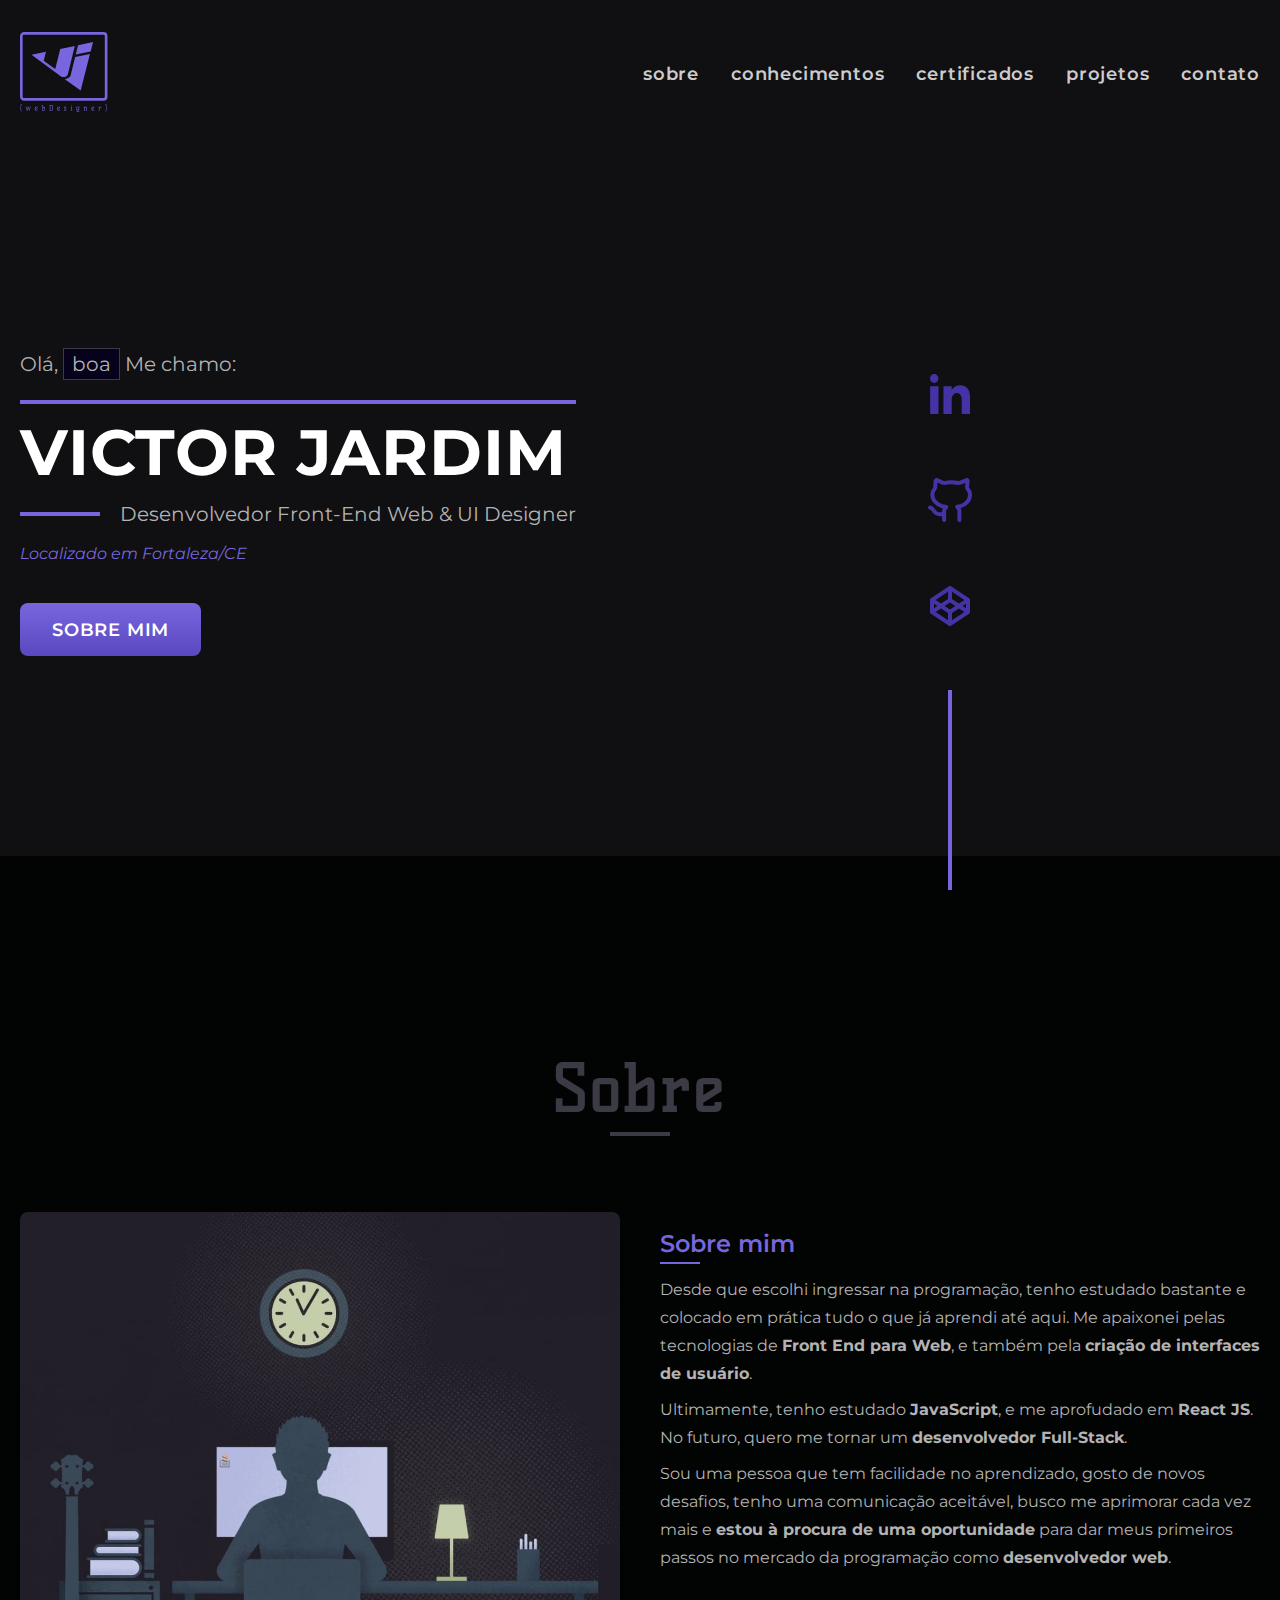
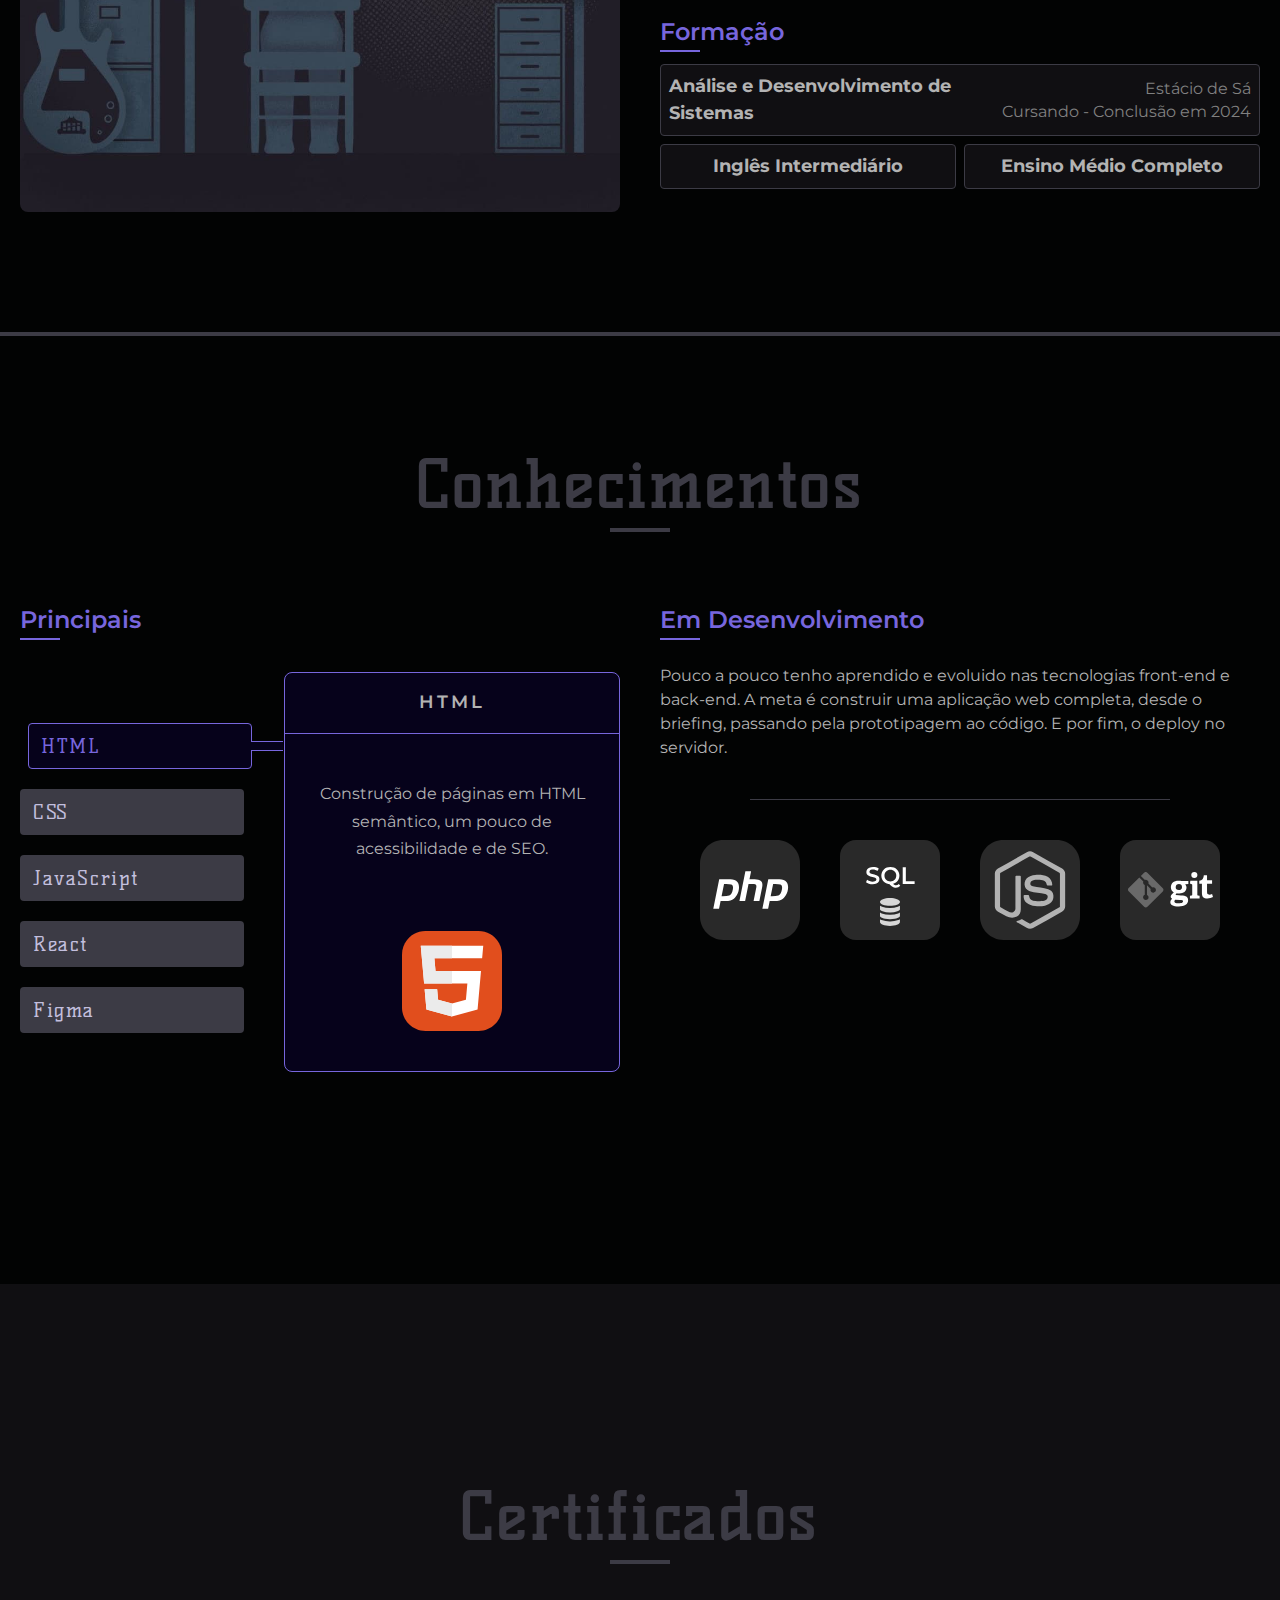
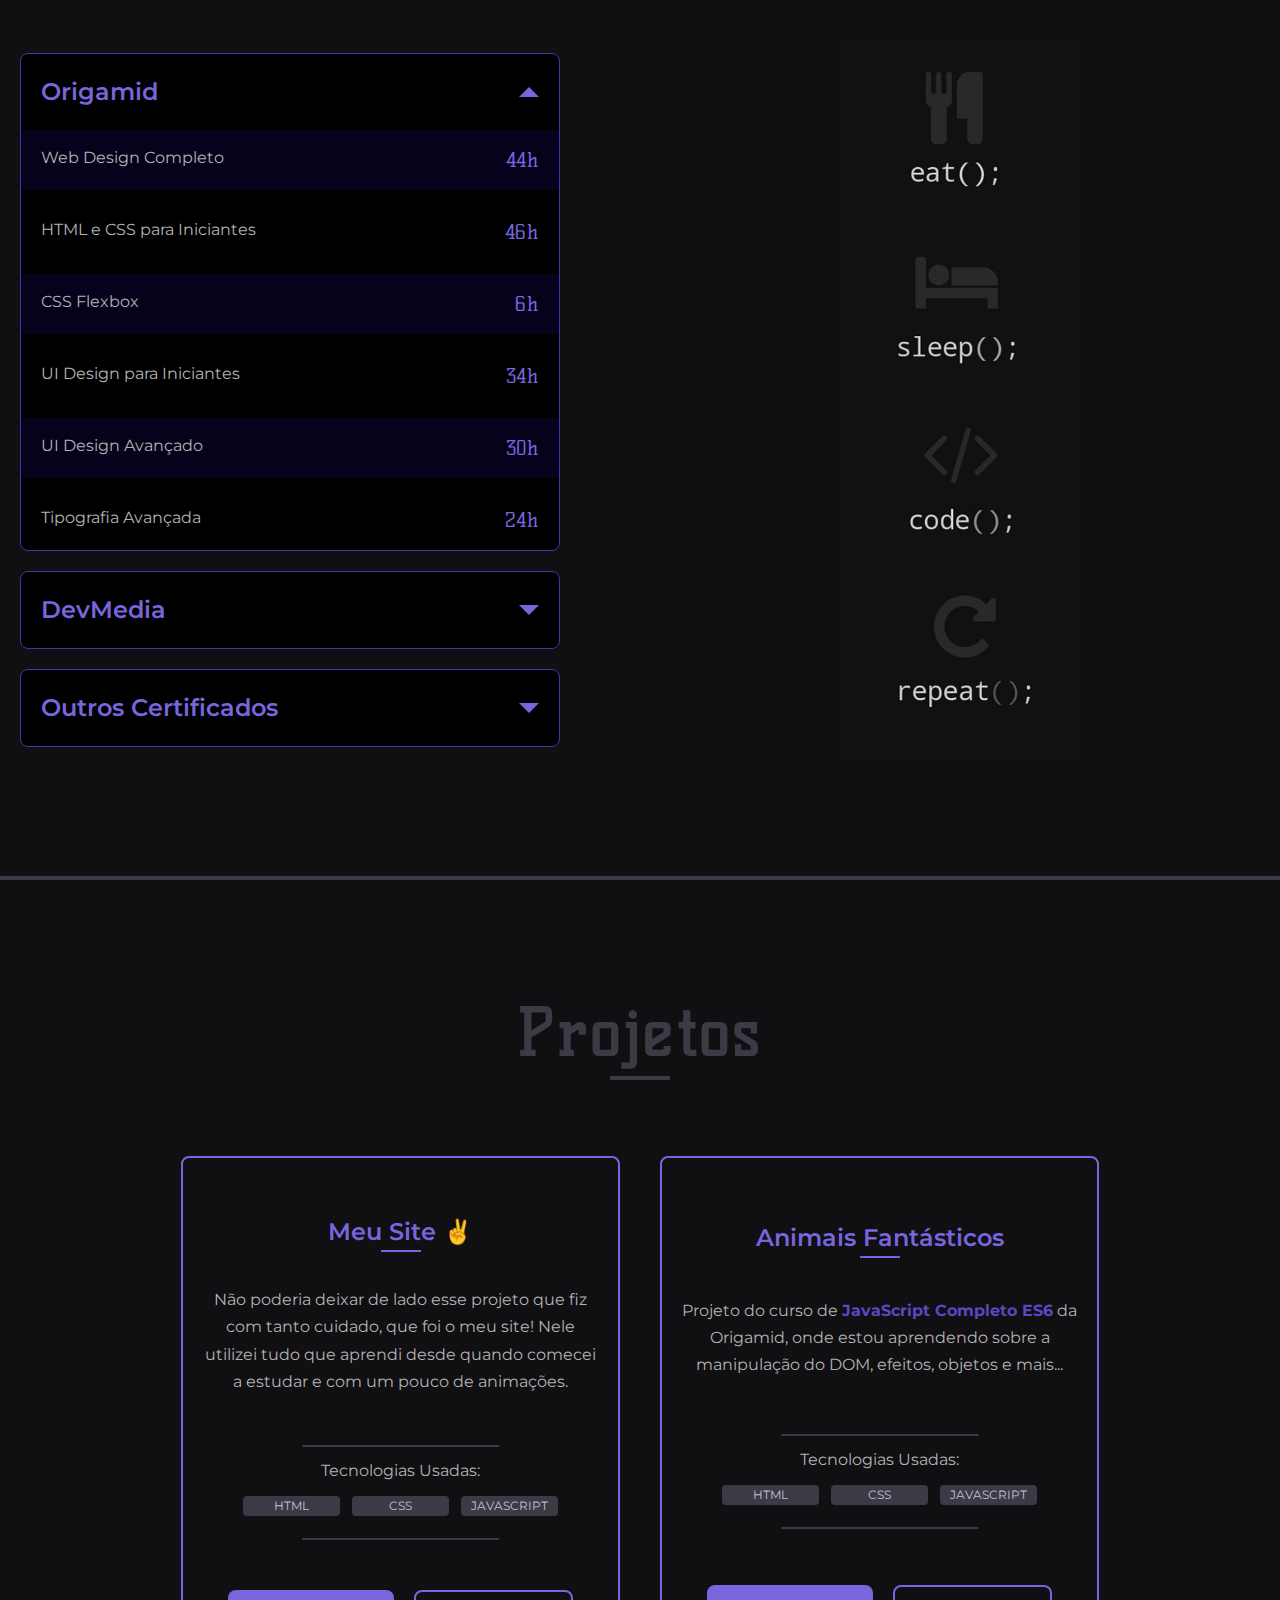
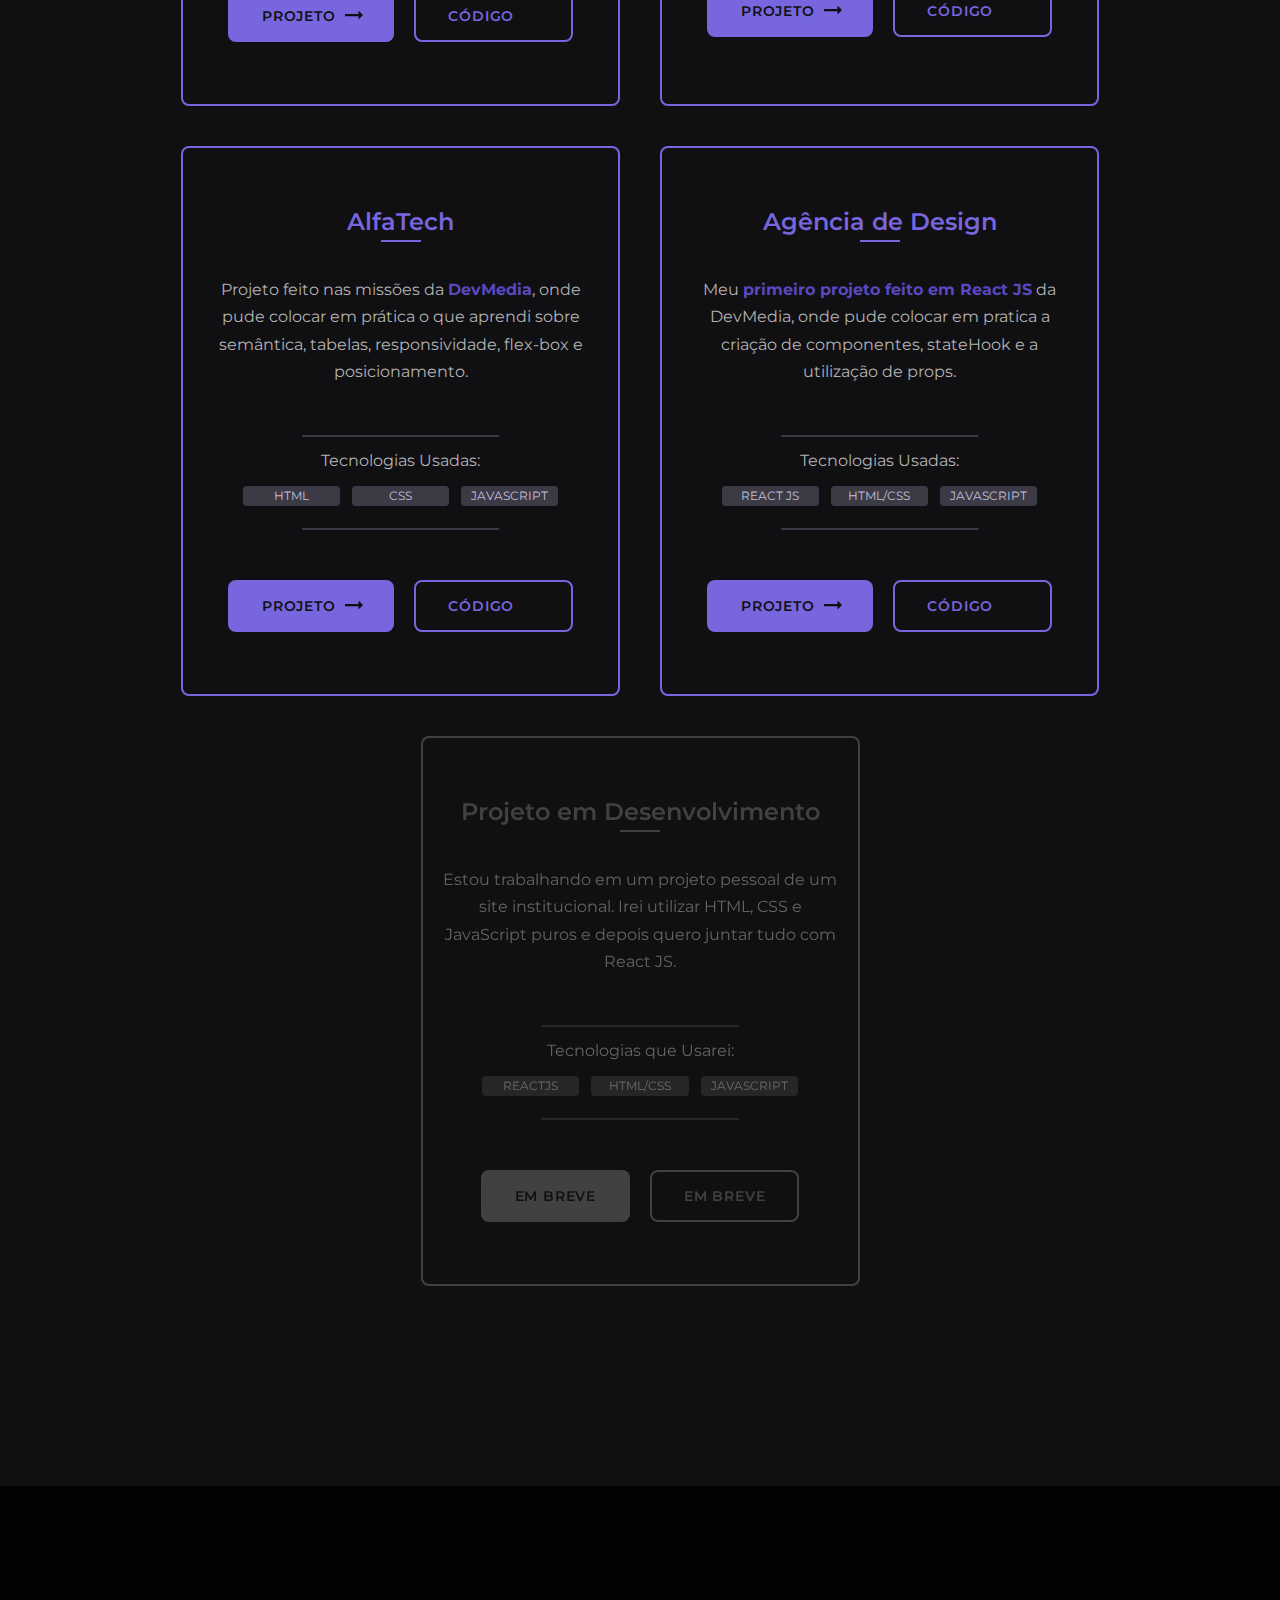
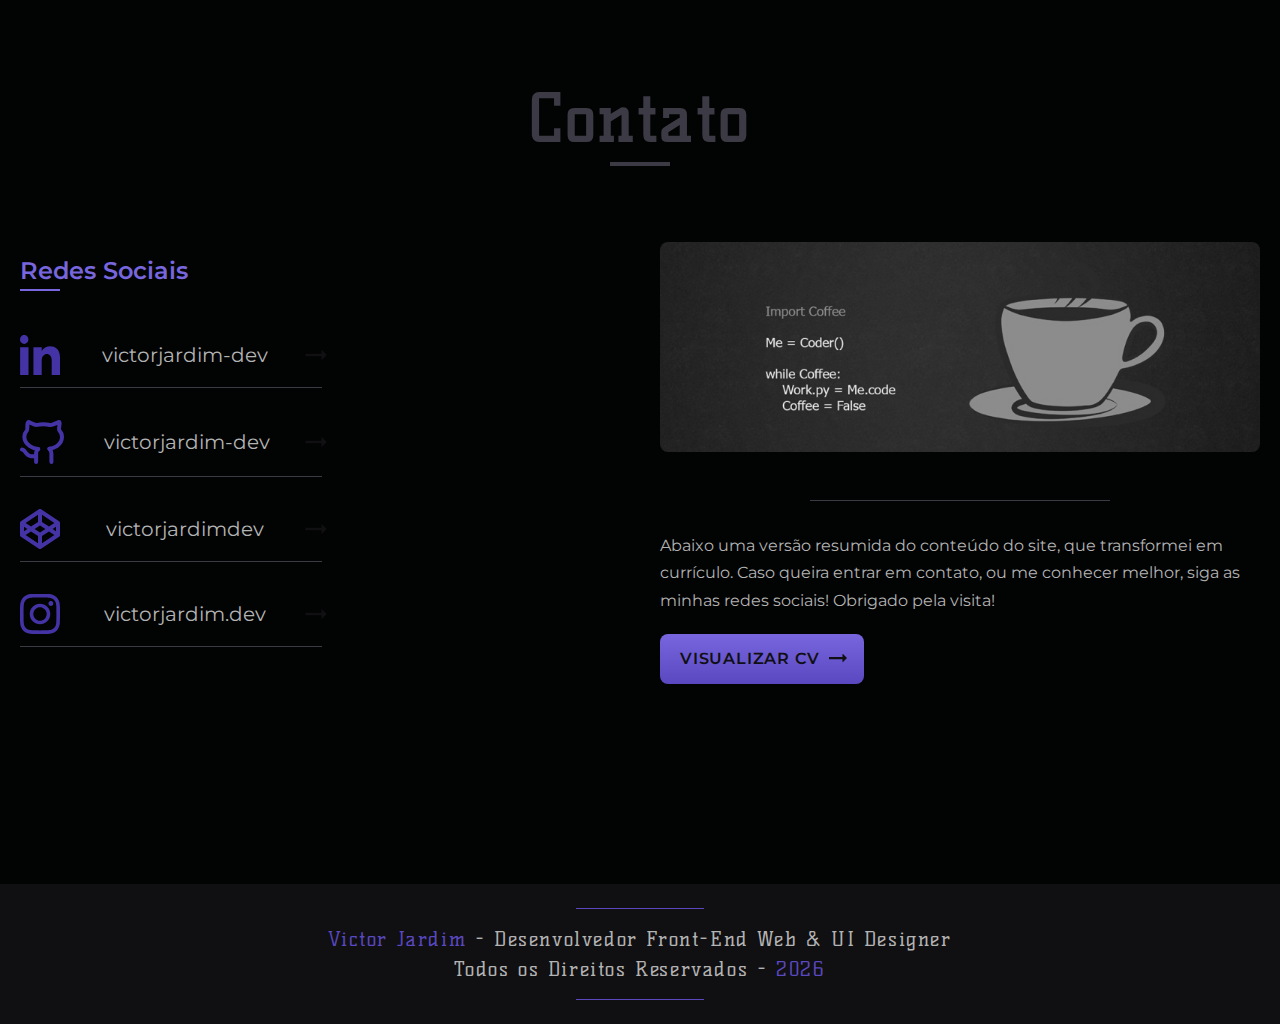
==== commit a9950e98: "Responsivo finalizado. Adicao de um script de debug pessoal. Falta o menu mobile e alguns ajustes no" ====
--- a/index.html
+++ b/index.html
@@ -2,12 +2,14 @@
 <html lang="pt-br">
 <head>
   <title>Victor Jardim - Desenvolvedor Front-End Web e UI Designer</title>
+  
   <meta charset="UTF-8">
   <meta http-equiv="X-UA-Compatible" content="IE=edge">
   <meta name="viewport" content="width=device-width, initial-scale=1.0">
   <meta name="description" content="Victor Jardim - Desenvolvedor Front-End Web e UI Designer">
   <meta name="keywords" content="">
   <meta name="author" content="Victor Jardim Dev">
+
   <!-- Open Graph -->
   <meta property="og:title" content="">
   <meta property="og:description" content="">
@@ -113,9 +115,9 @@
                 <div class="sobre-mim">
                   <h2 class="subtitulo-secao">Sobre mim</h2>
                   <div>
-                    <p>Desde que decidi ingressar na programação, tenho estudado, praticado bastante e colocado em prática o que já aprendi até aqui.</p>
-                    <p>Me apaixonei pelas tecnologias de <strong>Front End para Web</strong>, e também pela <strong>criação de interface de usuário</strong>. Ultimamente, tenho estudado <strong>JavaScript</strong> e me aprofundado em <strong>React JS</strong>. No futuro, quero <strong>me tornar um Dev Full Stack</strong>.</p>
-                    <p>Sou uma pessoa que tem facilidade no aprendizado, gosto de novos desafios, tenho uma comunicação aceitável e <strong>busco me aprimorar cada vez mais</strong>.</p>
+                    <p>Desde que escolhi ingressar na programação, tenho estudado bastante e colocado em prática tudo o que já aprendi até aqui. Me apaixonei pelas tecnologias de <strong>Front End para Web</strong>, e também pela <strong>criação de interfaces de usuário</strong>.</p>
+                    <p>Ultimamente, tenho estudado <strong>JavaScript</strong>, e me aprofudado em <strong>React JS</strong>. No futuro, quero me tornar um <strong>desenvolvedor Full-Stack</strong>.</p>
+                    <p>Sou uma pessoa que tem </strong>facilidade no aprendizado</strong>, gosto de novos desafios, tenho uma comunicação aceitável, busco me aprimorar cada vez mais e <strong>estou à procura de uma oportunidade</strong> para dar meus primeiros passos no mercado da programação como <strong>desenvolvedor web</strong>.</p>
                   </div>
                 </div>
 
@@ -296,7 +298,7 @@
               </div>
 
               <div class="certificado-conteudo">
-                <h3>Certificado Autoridade - React</h3>
+                <h3>Certificado Autoridade - React JS</h3>
                 <span>73h</span>
                 <a href="https://www.devmedia.com.br/certificado/tecnologia/react/victor-b-jardim" target="_blank" class="botao">Certificado <img src="./img/icones/icone-seta-link.svg" alt="Icone"></a>
               </div>
@@ -529,6 +531,34 @@
       <p>Todos os Direitos Reservados - <span id="ano">2023</span></p>
     </div>
   </footer>
+
+  <div id="debug-container">
+    <p id="debug"></p>
+    <style>
+      #debug-container #debug {
+        position: fixed;
+        left: 0px;
+        top: 0px;
+        background: #17a817;
+        z-index: 9999;
+        padding: 6px 20px;
+        width: 300px;
+        opacity: .5;
+        color: var(--cinza-0);
+        font-size: 14px;
+        font-weight: 600;
+        line-height: 1.5;
+        transition: .3s ease;
+        display: none;
+      }
+      #debug-container #debug:hover {
+        opacity: 1;
+      }
+      #debug-container #debug.ativo {
+        display: block;
+      }
+    </style>
+  </div>
   
   <script src="./js/scripts.js" type="module"></script>
 </body>
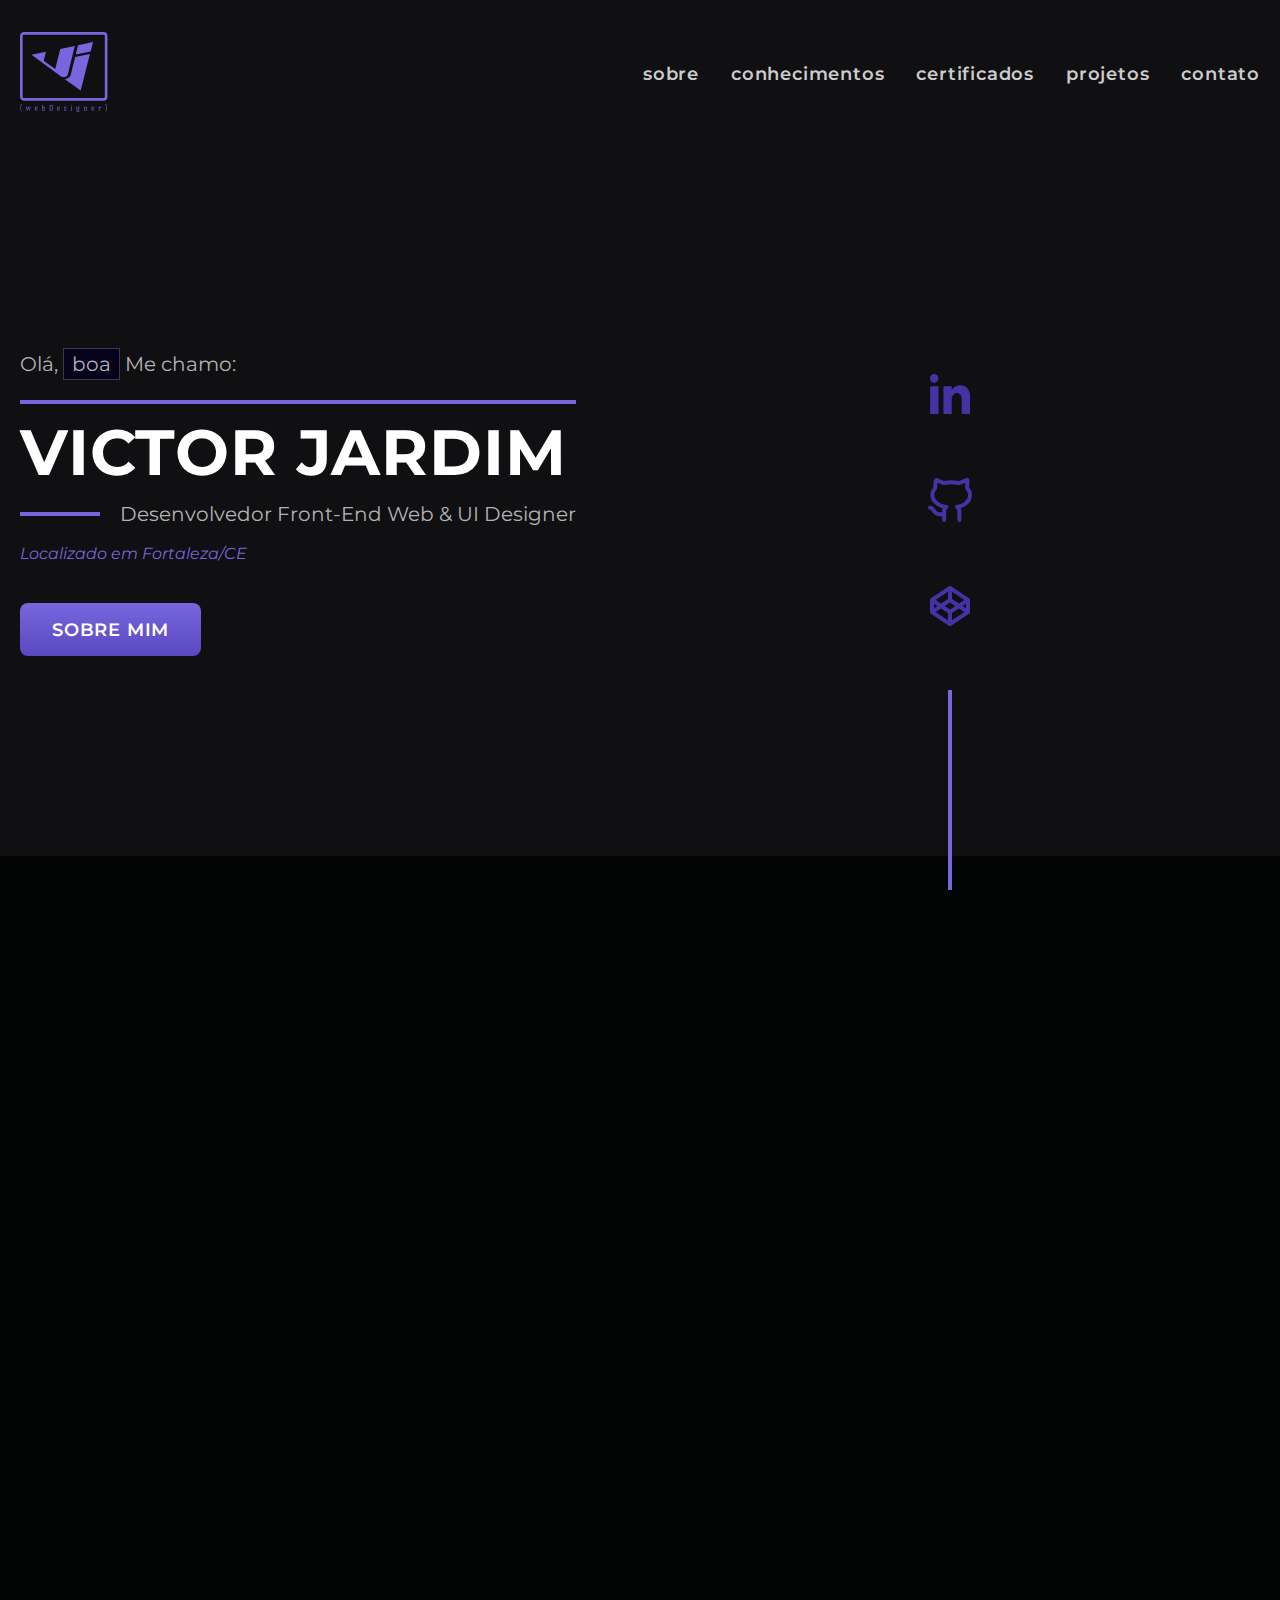
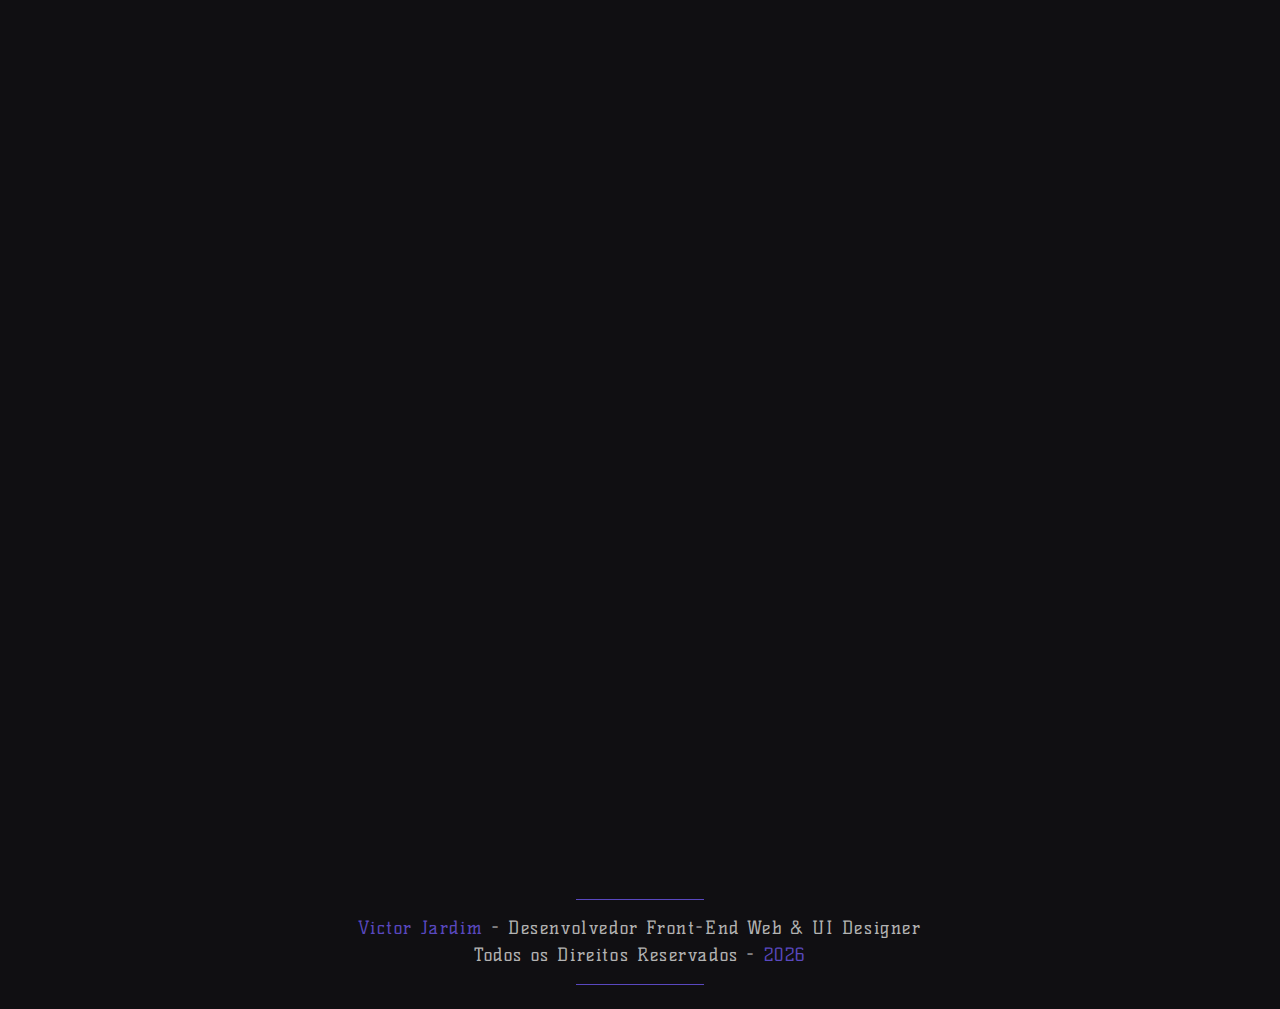
==== commit 98b4cecf: "Menu mobile finalizado. Correcoes de estilos e atualizacao no arquivo de curriculo" ====
--- a/index.html
+++ b/index.html
@@ -47,6 +47,7 @@
         </figure>
       </div>
       <nav>
+        <a href="#" id="mobile-menu"></a>
         <ul class="nav-menu">
           <li><a href="#sobre">Sobre</a></li>
           <li><a href="#conhecimentos">Conhecimentos</a></li>
@@ -60,7 +61,7 @@
 
   <main>
 
-    <section class="container-geral secao-apresentacao">
+    <section class="container-geral secao-apresentacao elementoScroll">
       <div class="apresentacao-descricao">
         <p class="boas-vindas">Olá, <span id="boas-vindas">boas vindas!</span> Me chamo: </p>
         <div class="apresentacao-titulos">
@@ -102,7 +103,7 @@
     
     <div class="secao-bg">
 
-      <section id="sobre" class="secao-sobre">
+      <section id="sobre" class="secao-sobre elementoScroll">
         <div class="container-geral">
           <h1 class="titulo-secao">Sobre</h1>
           <div>
@@ -115,9 +116,11 @@
                 <div class="sobre-mim">
                   <h2 class="subtitulo-secao">Sobre mim</h2>
                   <div>
-                    <p>Desde que escolhi ingressar na programação, tenho estudado bastante e colocado em prática tudo o que já aprendi até aqui. Me apaixonei pelas tecnologias de <strong>Front End para Web</strong>, e também pela <strong>criação de interfaces de usuário</strong>.</p>
-                    <p>Ultimamente, tenho estudado <strong>JavaScript</strong>, e me aprofudado em <strong>React JS</strong>. No futuro, quero me tornar um <strong>desenvolvedor Full-Stack</strong>.</p>
-                    <p>Sou uma pessoa que tem </strong>facilidade no aprendizado</strong>, gosto de novos desafios, tenho uma comunicação aceitável, busco me aprimorar cada vez mais e <strong>estou à procura de uma oportunidade</strong> para dar meus primeiros passos no mercado da programação como <strong>desenvolvedor web</strong>.</p>
+                    <p>Olá, tudo bem? Meu nome é Victor Jardim, tenho 29 anos e desde que comecei meus estudos em programação, me <strong>apaixonei</strong> pelas <strong>tecnologias web</strong> e pela <strong>criação de interface de usuários</strong>. Há um ano, tenho desenvolvido protótipos e pequenos projetos em cursos. Em meu site pessoal, realizei a <strong>construção do protótipo</strong>, a codificação com <strong>HTML5, CSS3 e JS</strong>, usando <strong>semântica</strong>, <strong>responsividade</strong> e também <strong>UX Design</strong>.</p>
+
+                    <p>Ultimamente, tenho me dedicado ao estudo de <strong>JavaScript</strong>, e intensificado meus conhecimentos em <strong>React JS</strong>, para o desenvolvimento do front-end web. No futuro, quero me tornar um <strong>desenvolvedor Full-Stack</strong>.</p>
+
+                    <p>Sou uma pessoa que possui <strong>facilidade</strong> nos mais diversos processos de aprendizagem, <strong>flexível</strong>, <strong>comunicativo</strong> e <strong>adoro novos desafios</strong>.</p>
                   </div>
                 </div>
 
@@ -152,7 +155,7 @@
         </div>
       </section>
 
-      <section  class="secao-conhecimentos">
+      <section  class="secao-conhecimentos elementoScroll">
         <div class="container-geral" id="conhecimentos">
           <h1 class="titulo-secao">Conhecimentos</h1>
           <div class="conhecimentos">
@@ -206,7 +209,7 @@
 
             <div class="conhecimentos-emdesenvolvimento">
               <h2 class="subtitulo-secao">Em Desenvolvimento</h2>
-              <p>Pouco a pouco tenho aprendido e evoluido nas tecnologias front-end e back-end. A meta é construir uma aplicação web completa, desde o briefing, passando pela prototipagem ao código. E por fim, o deploy no servidor.</p>
+              <p>Aos poucos, estou <strong>evoluindo</strong> meus conhecimentos nas tecnologias front-end, e também, <strong>expandindo meus estudos</strong> para as tecnologias de <strong>back-end para web</strong>.</p>
               <div class="emdesenvolvimento-imgs">
                 <img src="./img/conhecimentos/conhecimento-futuro-php.svg" alt="Conhecimentos PHP">
                 <img src="./img/conhecimentos/conhecimento-futuro-sql.svg" alt="Conhecimentos SQL">
@@ -221,7 +224,7 @@
 
     </div>
 
-    <section class="secao-certificados">
+    <section class="secao-certificados elementoScroll">
       <h1 id="certificados" class="titulo-secao">Certificados</h1>
       <div class="container-geral certificados">
 
@@ -350,7 +353,7 @@
 
     </section>
 
-    <section class="secao-projetos">
+    <section class="secao-projetos elementoScroll">
       <h1 id="projetos" class="titulo-secao">Projetos</h1>
       <div class="container-geral">
 
@@ -448,7 +451,7 @@
     </section>
 
     <section>
-      <div class="secao-contato">
+      <div class="secao-contato elementoScroll">
         <h1 class="titulo-secao" id="contato">Contato</h1>
         <div class="container-geral secao-contato-conteudo">
 
--- a/css/style.min.css
+++ b/css/style.min.css
@@ -1 +1 @@
-:root{--cor-primaria:#7766DD;--cor-primaria-1:#5948BF;--cor-primaria-2:#4433A5;--cor-primaria-7:#06021B;--linear-primaria:linear-gradient(180deg, #7766DD 0%, #5948BF 100%);--primaria-cinza-0:#100F12;--primaria-cinza-1:#3C3B45;--primaria-cinza-4:#C3BFDE;--cor-secundaria:#00CCBB;--secundaria-cinza-0:#020303;--linear-secundaria:linear-gradient(180deg, #00CCBB 0%, #0DA195 100%);--cinza-9:#000000;--cinza-8:#1A1A1A;--cinza-7:#333333;--cinza-6:#4D4D4D;--cinza-5:#808080;--cinza-4:#999999;--cinza-3:#B3B3B3;--cinza-2:#CCCCCC;--cinza-1:#E6E6E6;--cinza-0:#FFFFFF}*{margin:0;padding:0;box-sizing:border-box}::selection{background:var(--cor-primaria);color:var(--cinza-0)}html{scroll-behavior:smooth;scroll-padding-top:20px}body{background:var(--primaria-cinza-0);color:var(--cinza-0);font-family:Montserrat,sans-serif}ul{list-style:none}a{display:inline-block;color:inherit;text-decoration:none}span{display:inline-block}strong.texto-destacado{color:var(--cor-primaria-1)}img{max-width:100%;display:block;object-fit:cover;-o-object-fit:cover}.container-geral{max-width:1440px;width:100%;padding:0 20px;margin:0 auto}.secao-bg{padding:200px 0;background-color:var(--secundaria-cinza-0)}.titulo-secao{font-family:'Kelly Slab',cursive;font-size:64px;line-height:1;color:var(--primaria-cinza-1);letter-spacing:.2rem;text-align:center;padding-bottom:12px;position:relative;margin-bottom:80px}.titulo-secao::after{content:'';position:absolute;left:50%;transform:translateX(-50%);bottom:-4px;display:block;background:var(--primaria-cinza-1);height:4px;width:60px}.subtitulo-secao{color:var(--cor-primaria);font-size:24px;line-height:1;margin-bottom:24px;font-weight:600;margin-bottom:20px;position:relative}.subtitulo-secao::after{content:'';position:absolute;left:0;bottom:-8px;width:40px;height:2px;background:var(--cor-primaria)}.botao{text-transform:uppercase;background:var(--linear-primaria);padding:16px 32px;border-radius:8px;font-weight:600;font-size:1.15rem;line-height:1.15;color:var(--cinza-0);letter-spacing:.05rem}.botao:hover{background:var(--linear-secundaria)}.desabilitado{opacity:.5;filter:grayscale(100%)}.desabilitado:hover{opacity:1;filter:grayscale(80%)}header{padding:2rem 0;width:100%}.topo{width:100%;display:flex;align-items:center;justify-content:space-between}.logo img:hover{filter:brightness(1.5)}.nav-menu{display:flex;gap:2rem}.nav-menu a{color:var(--cinza-2);letter-spacing:.05rem;font-weight:600;text-transform:lowercase;padding:1rem 0;font-size:1.15rem;line-height:1.5;text-align:right;transition:color .3s ease-in-out;position:relative}.nav-menu a::after{position:absolute;content:'';left:0;bottom:.5rem;width:0;height:.125rem;transition:width .6s ease}.nav-menu a:hover::after{width:100%;background-color:var(--cor-secundaria)}.nav-menu a:hover{color:var(--cor-secundaria)}.secao-apresentacao{padding:12.5rem 20px;width:100%;display:flex;align-items:center;justify-content:space-between;gap:2.5rem}.apresentacao-descricao .boas-vindas{font-size:1.25rem;line-height:1.5;margin-bottom:1.25rem;color:var(--cinza-3)}.apresentacao-descricao .boas-vindas>span#boas-vindas{background-color:var(--cor-primaria-7);border:1px solid var(--primaria-cinza-1);padding:0 .5rem}.apresentacao-descricao .apresentacao-titulos{margin:1.25rem 0}.apresentacao-descricao .apresentacao-titulos h1{font-size:4rem;line-height:1;color:var(--cinza-0);text-transform:uppercase;letter-spacing:.05rem;padding:1.25rem 0;position:relative}.apresentacao-descricao .apresentacao-titulos h1::before{content:'';height:.25rem;width:100%;background-color:var(--cor-primaria);position:absolute;font-weight:600;top:0;left:0}.apresentacao-descricao .apresentacao-titulos h2{font-size:1.25rem;line-height:1;font-weight:400;color:var(--cinza-3);position:relative;gap:1.25rem;display:flex;align-items:center;justify-content:space-between}.apresentacao-descricao .apresentacao-titulos h2::before{content:'';height:.25rem;width:5rem;background-color:var(--cor-primaria)}.apresentacao-descricao .localizacao{width:100%;font-size:1rem;color:var(--cor-primaria);font-style:italic;margin-bottom:2.5rem}.apresentacao-social{width:50%;position:relative}.apresentacao-social ul{display:flex;flex-direction:column;align-items:center;gap:3.75rem;width:20%;margin:0 auto}.apresentacao-social ul::after{content:'';width:4px;height:200px;background-color:var(--cor-primaria);position:absolute;bottom:-260px;left:50%;transform:translateX(-50%);transition:all .3s ease}.apresentacao-social ul:hover::after{background:var(--cor-secundaria);transform:translateX(-50%) translateY(-8px)}.apresentacao-social li svg:hover path{fill:var(--cor-secundaria)}.apresentacao-social li:nth-child(2) svg:hover path{fill:transparent;stroke:var(--cor-secundaria)}.secao-sobre{padding-bottom:120px}.secao-sobre-conteudo{display:flex;align-items:center;justify-content:space-between;gap:40px}.secao-sobre-conteudo .secao-sobre-descricao,.secao-sobre-conteudo figure{flex:1}.secao-sobre-conteudo figure img{width:100%;border-radius:8px}.secao-sobre-conteudo .secao-sobre-descricao{align-self:stretch;display:flex;flex-direction:column;justify-content:center}.secao-sobre-descricao .sobre-mim{margin-bottom:40px}.secao-sobre-descricao .sobre-mim p{color:var(--cinza-3);font-size:16;line-height:1.75;margin-bottom:8px;font-weight:400;width:54ch}.secao-sobre-descricao .formacao-cursos .formacao-item{background:var(--primaria-cinza-0);margin:4px 0;padding:8px;border:1px solid var(--primaria-cinza-1);border-radius:4px;transition:all .3s}.secao-sobre-descricao .formacao-cursos .formacao-item:hover{background:var(--cor-primaria-7);border-color:var(--cor-primaria);transform:translateY(-2px)}.secao-sobre-descricao .formacao-cursos .formacao-item h3{font-size:20px;line-height:1.5;color:var(--cinza-3)}.secao-sobre-descricao .formacao-cursos .formacao-item.ads{display:flex;align-items:center;justify-content:space-between}.secao-sobre-descricao .formacao-cursos .formacao-item.ads .ads-span,.secao-sobre-descricao .formacao-cursos .formacao-item.ads h3{width:50%}.secao-sobre-descricao .formacao-cursos .formacao-item.ads .ads-span span{display:block;color:var(--cinza-5);text-align:right}.secao-sobre-descricao .formacao-cursos .formacao-item.ads .ads-span span:not(:last-of-type){margin-bottom:4px}.secao-sobre-descricao .formacao-cursos .ingles-ensinomedio{display:flex;gap:8px;align-items:center;text-align:center}.secao-sobre-descricao .formacao-cursos .ingles-ensinomedio>.formacao-item{flex:1}.secao-conhecimentos{padding-top:120px;position:relative}.secao-conhecimentos::before{content:'';height:4px;max-width:1440px;width:100%;background:var(--primaria-cinza-1);position:absolute;top:0;left:50%;transform:translateX(-50%)}.conhecimentos{display:flex;gap:40px}.conhecimentos .conhecimentos-emdesenvolvimento,.conhecimentos .conhecimentos-principais{flex:1}.conhecimentos-principais .principais{margin-top:40px;display:flex;gap:40px}.conhecimentos-principais .principais .principais-titulo-box{display:flex;flex-direction:column;gap:20px;width:30%}.conhecimentos-principais .principais .principais-titulo-box span{font-size:20px;line-height:1;font-family:'Kelly Slab',cursive;padding:12px;background:var(--primaria-cinza-1);color:var(--primaria-cinza-4);border-radius:4px;letter-spacing:.1rem;position:relative;border:1px solid transparent;transition:all .3s}.conhecimentos-principais .principais .principais-descricao-box-container{width:50%}.conhecimentos-principais .principais .principais-descricao-box{padding:20px 20px 40px 20px;margin-bottom:12px;width:100%;display:flex;flex-direction:column;align-items:center;justify-content:space-between;border-radius:8px;border:1px solid var(--primaria-cinza-1);position:relative;text-align:center;transition:all .3s}.conhecimentos-principais .principais .principais-descricao-box:hover{background:var(--cor-primaria-7);transform:translateY(-2px)}.conhecimentos-principais .principais .principais-descricao-box::before{content:'';background:var(--primaria-cinza-1);height:1px;width:100%;position:absolute;left:0;top:15%}.conhecimentos-principais .principais .principais-descricao-box h3{font-size:18px;line-height:1;letter-spacing:.2rem;font-weight:600;color:var(--cinza-3)}.conhecimentos-principais .principais .principais-descricao-box p{font-size:16px;line-height:1.7;font-weight:400;color:var(--cinza-3);text-align:center;margin:40px 0}.conhecimentos-principais .principais .principais-descricao-box img{filter:grayscale(10%);margin:0 auto}.conhecimentos-emdesenvolvimento p{margin-top:32px;padding-bottom:40px;font-size:16px;line-height:1.5;width:53ch;color:var(--cinza-3);position:relative}.conhecimentos-emdesenvolvimento p::after{content:'';height:1px;width:70%;background:var(--primaria-cinza-1);bottom:0;position:absolute;left:50%;transform:translateX(-50%)}.conhecimentos-emdesenvolvimento .emdesenvolvimento-imgs{padding-top:40px;display:flex;align-items:center;justify-content:space-evenly}.conhecimentos-emdesenvolvimento .emdesenvolvimento-imgs img{filter:grayscale(100%);transition:all .3s ease-in-out}.conhecimentos-emdesenvolvimento .emdesenvolvimento-imgs img:hover{filter:grayscale(0);transform:translateY(-4px)}.js .conhecimentos-principais .principais .principais-titulo-box{justify-content:center}.js .conhecimentos-principais .principais .principais-descricao-box{display:none}.js .conhecimentos-principais .principais .principais-descricao-box::before{background:#76d}.js .conhecimentos-principais .principais .principais-titulo-box span:hover{background:#0cb;color:#fff;transform:translateX(8px)}.js .conhecimentos-principais .principais .principais-titulo-box span{cursor:pointer}.js .conhecimentos-principais .principais .principais-titulo-box span.js-ativo{background:#06021b;border-color:#76d;color:#76d;cursor:pointer;transform:translateX(8px)}.js .conhecimentos-principais .principais .principais-titulo-box span.js-ativo::after{content:'';position:absolute;height:8px;width:41px;background:#3c3b45;right:-41px;top:50%;border-top:1px solid #3c3b45;border-bottom:1px solid #3c3b45;transform:translate3d(0,-50%,0)}.js .conhecimentos-principais .principais .principais-titulo-box span.js-ativo::after{background:#06021b;border-color:#76d}.js .conhecimentos-principais .principais .principais-descricao-box.js-ativo{display:flex;transform:translateY(0);background:#06021b;border-color:#76d;min-height:370px}.secao-certificados{padding:200px 0 120px 0;position:relative}.secao-certificados::after{content:'';height:4px;max-width:1440px;width:100%;background:var(--primaria-cinza-1);position:absolute;bottom:0;left:50%;transform:translateX(-50%)}.certificados{display:flex;align-items:center;justify-content:space-between;gap:40px}.certificados .certificado-container,.certificados .certificado-imagem{width:50%;align-self:stretch}.certificados .certificado-container{display:flex;flex-direction:column;justify-content:center;gap:20px}.certificados .certificado-container .certificado-box{border:1px solid;width:90%;border:1px solid var(--cor-primaria-2);border-radius:8px;background:var(--cinza-9)}.certificados .certificado-container .certificado-box .certificado-titulo-box{padding:20px;display:flex;align-items:center;justify-content:space-between}.certificados .certificado-container .certificado-box .certificado-titulo-box>span{visibility:hidden}.certificados .certificado-container .certificado-box .certificado-titulo-box h2{font-size:24px;line-height:1.5;color:var(--cor-primaria);font-weight:600}.certificados .certificado-container .certificado-box .certificado-conteudo-box{display:flex;flex-direction:column;gap:12px;justify-content:space-between}.certificados .certificado-container .certificado-box .certificado-conteudo-box .certificado-conteudo{padding:20px;display:flex;justify-content:space-between;position:relative}.certificados .certificado-container .certificado-box .certificado-conteudo-box .certificado-conteudo:nth-child(odd){background:var(--cor-primaria-7)}.certificados .certificado-container .certificado-box .certificado-conteudo-box .certificado-conteudo:last-child{border-radius:0 0 8px 8px}.certificados .certificado-container .certificado-box .certificado-conteudo-box .certificado-conteudo a.botao{position:absolute;top:50%;transform:translateY(-50%);right:0;padding:6px 18px;color:var(--primaria-cinza-0);font-size:12px;line-height:1;opacity:0;transition:.3s ease}.certificados .certificado-container .certificado-box .certificado-conteudo-box .certificado-conteudo a.botao>img{display:inline;margin-left:8px;transform:translateY(-20%)}.certificados .certificado-container .certificado-box .certificado-conteudo-box .certificado-conteudo:hover a.botao{opacity:.7;right:70px}.certificados .certificado-container .certificado-box .certificado-conteudo-box .certificado-conteudo a.botao:hover{opacity:1}.certificados .certificado-container .certificado-box .certificado-conteudo-box .certificado-conteudo h3{font-size:16px;line-height:1;color:var(--cinza-3);font-weight:400}.certificados .certificado-container .certificado-box .certificado-conteudo-box .certificado-conteudo:hover h3{color:var(--cinza-0)}.certificados .certificado-container .certificado-box .certificado-conteudo-box .certificado-conteudo span{font-family:'Kelly Slab',cursive;font-size:20px;line-height:1;letter-spacing:.05rem;color:var(--cor-primaria)}.certificados .certificado-imagem{display:flex;flex-direction:column;justify-content:center}.certificados .certificado-imagem img{margin:0 auto;width:40%;height:auto;border-radius:8px}.js .certificados .certificado-container .certificado-box .certificado-titulo-box{cursor:pointer}.js .certificados .certificado-container .certificado-box .certificado-titulo-box>span{visibility:visible;transform:rotate(180deg)}.js .certificados .certificado-container .certificado-box .certificado-titulo-box.ativo>span{transform:initial}.js .certificados .certificado-container .certificado-box .certificado-conteudo-box{display:none;animation:openBox .3s}.js .certificados .certificado-container .certificado-box .certificado-conteudo-box.ativo{display:flex}@keyframes openBox{from{opacity:0;max-height:0}to{opacity:1;max-height:800px}}.secao-projetos{padding:120px 0 200px 0}.projetos-container-box{width:100%;padding:0 160px;display:flex;align-items:flex-start;justify-content:center;flex-wrap:wrap;gap:40px}.projetos-container-box .projeto-box{width:calc(85% / 2 - 20px);min-height:550px;padding:0 20px;border:2px solid var(--cor-primaria);border-radius:8px;display:flex;flex-direction:column;justify-content:space-evenly;text-align:center;transition:.3s}.projetos-container-box .projeto-box:hover{background:var(--cinza-9);border-color:var(--cor-secundaria);box-shadow:0 4px 0 0 var(--cor-secundaria);transform:translateY(-4px)}.projetos-container-box .projeto-box h2.subtitulo-secao::after{left:50%;transform:translateX(-50%)}.projetos-container-box .projeto-box:hover h2.subtitulo-secao{color:var(--cor-secundaria)}.projetos-container-box .projeto-box:hover h2.subtitulo-secao::after{background:var(--cor-secundaria)}.projetos-container-box .projeto-box p{font-size:16px;line-height:1.7;color:var(--cinza-3)}.projetos-container-box .projeto-box h2.subtitulo-secao+p{margin-top:-40px}.projetos-container-box .projeto-box .tecnologias{position:relative}.projetos-container-box .projeto-box .tecnologias::after,.projetos-container-box .projeto-box .tecnologias::before{content:'';height:2px;left:50%;transform:translateX(-50%);width:50%;position:absolute;background:var(--primaria-cinza-1)}.projetos-container-box .projeto-box .tecnologias::before{top:-12px}.projetos-container-box .projeto-box .tecnologias::after{bottom:-12px}.projetos-container-box .projeto-box .projeto-box-tecnologias{width:80%;margin:12px auto;display:flex;justify-content:center;gap:12px}.projetos-container-box .projeto-box .projeto-box-tecnologias .tecnologia-usada{flex:1;background:var(--primaria-cinza-1);padding:4px 0;text-transform:uppercase;color:var(--primaria-cinza-4);font-size:12px;line-height:1;border-radius:4px;transition:all .3s ease-in-out}.projetos-container-box .projeto-box .projeto-box-tecnologias .tecnologia-usada:hover{transform:translateY(-2px);background:var(--cor-primaria-7)}.projetos-container-box .projeto-box .projetos-botoes{display:flex;align-items:center;justify-content:center;gap:20px}.projetos-container-box .projeto-box .projetos-botoes a.botao{font-size:14px;background:var(--cor-primaria);color:var(--primaria-cinza-0);border:2px solid transparent}.projetos-container-box .projeto-box .projetos-botoes a.botao:hover{background:var(--cor-secundaria)}.projetos-container-box .projeto-box .projetos-botoes a.botao:last-child{background:0 0;border-color:var(--cor-primaria);color:var(--cor-primaria)}.projetos-container-box .projeto-box .projetos-botoes a.botao:last-child:hover{background:var(--primaria-cinza-1)}.projetos-container-box .projeto-box .projetos-botoes a.botao img{display:inline;margin-left:8px;transform:translateY(-50%) scale(1.5)}.projetos-container-box .projeto-box.desabilitado .projetos-botoes a.botao{pointer-events:none}.secao-contato{padding:200px 0;background:var(--secundaria-cinza-0)}.secao-contato .secao-contato-conteudo{display:flex;align-items:center;justify-content:space-between;gap:40px;width:100%}.secao-contato .secao-contato-conteudo .secao-contato-titulo-social,.secao-contato-imagem-cv{width:50%}.secao-contato .secao-contato-conteudo .secao-contato-titulo-social{display:flex;flex-direction:column;justify-content:center;align-items:flex-start;gap:20px}.secao-contato .secao-contato-conteudo .social-lista li{margin-bottom:20px;border-bottom:1px solid var(--primaria-cinza-1);transition:.3s ease-in-out}.secao-contato .secao-contato-conteudo .social-lista li:hover{transform:translateX(12px);border-color:var(--cor-secundaria)}.secao-contato .secao-contato-conteudo .social-lista li a{display:flex;align-items:center;justify-content:space-between;padding:12px 0;gap:40px;color:var(--cinza-3);font-size:20px;line-height:1.5}.secao-contato .secao-contato-conteudo .social-lista li a>svg:last-child{object-fit:none;transform:scale(1.8)}.secao-contato .secao-contato-conteudo .social-lista li:hover a{color:var(--cor-secundaria)}.secao-contato .secao-contato-conteudo .social-lista li:hover a svg path{fill:var(--cor-secundaria)}.secao-contato .secao-contato-conteudo .social-lista li:hover:nth-child(2) a svg:first-child path{fill:transparent;stroke:var(--cor-secundaria)}.secao-contato .secao-contato-conteudo .social-lista li a,.secao-contato .secao-contato-conteudo .social-lista li a svg{transition:.3s}.secao-contato .secao-contato-conteudo .secao-contato-imagem-cv figure img{border-radius:8px}.secao-contato .secao-contato-conteudo .secao-contato-imagem-cv p{margin:80px 0 20px;font-size:16px;line-height:1.7;color:var(--cinza-3);position:relative}.secao-contato .secao-contato-conteudo .secao-contato-imagem-cv p::before{content:'';height:1px;width:50%;left:50%;transform:translateX(-50%);top:-32px;position:absolute;background:var(--primaria-cinza-1)}.secao-contato .secao-contato-conteudo .secao-contato-imagem-cv a.botao{color:var(--primaria-cinza-0);font-size:16px;padding:16px 20px}.secao-contato .secao-contato-conteudo .secao-contato-imagem-cv a.botao>img{display:inline;margin-left:8px;transform:translateY(-50%) scale(1.5)}.rodape{padding:40px 0;text-align:center;position:relative}.rodape::after,.rodape::before{content:'';position:absolute;width:10%;height:1px;left:50%;transform:translateX(-50%);background:#5948bf}.rodape::before{top:24px}.rodape::after{bottom:24px}.rodape p{font-family:'Kelly Slab',cursive;font-size:20px;line-height:1.5;letter-spacing:.1rem;color:#b3b3b3}.rodape p>span{color:#5948bf}+:root{--cor-primaria:#7766DD;--cor-primaria-1:#5948BF;--cor-primaria-2:#4433A5;--cor-primaria-7:#06021B;--linear-primaria:linear-gradient(180deg, #7766DD 0%, #5948BF 100%);--primaria-cinza-0:#100F12;--primaria-cinza-1:#3C3B45;--primaria-cinza-4:#C3BFDE;--cor-secundaria:#00CCBB;--secundaria-cinza-0:#020303;--linear-secundaria:linear-gradient(180deg, #00CCBB 0%, #0DA195 100%);--cinza-9:#000000;--cinza-8:#1A1A1A;--cinza-7:#333333;--cinza-6:#4D4D4D;--cinza-5:#808080;--cinza-4:#999999;--cinza-3:#B3B3B3;--cinza-2:#CCCCCC;--cinza-1:#E6E6E6;--cinza-0:#FFFFFF}*{margin:0;padding:0;box-sizing:border-box}::selection{background:var(--cor-primaria);color:var(--cinza-0)}html{scroll-behavior:smooth;scroll-padding-top:20px}body{background:var(--primaria-cinza-0);color:var(--cinza-0);font-family:Montserrat,sans-serif}ul{list-style:none}a{display:inline-block;color:inherit;text-decoration:none}span{display:inline-block}strong.texto-destacado{color:var(--cor-primaria-1)}img{max-width:100%;display:block;object-fit:cover;-o-object-fit:cover}.container-geral{max-width:1440px;width:100%;padding:0 20px;margin:0 auto}.secao-bg{padding:200px 0;background-color:var(--secundaria-cinza-0)}.titulo-secao{font-family:'Kelly Slab',cursive;font-size:64px;line-height:1;color:var(--primaria-cinza-1);letter-spacing:.2rem;text-align:center;padding-bottom:12px;position:relative;margin-bottom:80px}.titulo-secao::after{content:'';position:absolute;left:50%;transform:translateX(-50%);bottom:-4px;display:block;background:var(--primaria-cinza-1);height:4px;width:60px}@media (max-width:1220px){.titulo-secao{font-size:40px}}.subtitulo-secao{color:var(--cor-primaria);font-size:24px;line-height:1;margin-bottom:24px;font-weight:600;margin-bottom:20px;position:relative}.subtitulo-secao::after{content:'';position:absolute;left:0;bottom:-8px;width:40px;height:2px;background:var(--cor-primaria)}.botao{text-transform:uppercase;background:var(--linear-primaria);padding:16px 32px;border-radius:8px;font-weight:600;font-size:1.15rem;line-height:1.15;color:var(--cinza-0);letter-spacing:.05rem}.botao:hover{background:var(--linear-secundaria)}@media (max-width:1220px){.secao-apresentacao .botao{padding:12px 24px;font-size:1rem}}.desabilitado{opacity:.5;filter:grayscale(100%)}.desabilitado:hover{opacity:1;filter:grayscale(80%)}header{padding:2rem 0;width:100%}.topo{width:100%;display:flex;align-items:center;justify-content:space-between}.logo img:hover{filter:brightness(1.5)}.nav-menu{display:flex;gap:2rem}.nav-menu a{color:var(--cinza-2);letter-spacing:.05rem;font-weight:600;text-transform:lowercase;padding:1rem 0;font-size:1.15rem;line-height:1.5;text-align:right;transition:color .3s ease-in-out;position:relative}.nav-menu a::after{position:absolute;content:'';left:0;bottom:.5rem;width:0;height:.125rem;transition:width .6s ease}.nav-menu a:hover::after{width:100%;background-color:var(--cor-secundaria)}.nav-menu a:hover{color:var(--cor-secundaria)}@media (max-width:955px){.nav-menu{display:none}}.secao-apresentacao{padding:12.5rem 20px;width:100%;display:flex;align-items:center;justify-content:space-between;gap:2.5rem}.apresentacao-descricao .boas-vindas{font-size:1.25rem;line-height:1.5;margin-bottom:1.25rem;color:var(--cinza-3)}.apresentacao-descricao .boas-vindas>span#boas-vindas{background-color:var(--cor-primaria-7);border:1px solid var(--primaria-cinza-1);padding:0 .5rem}.apresentacao-descricao .apresentacao-titulos{margin:1.25rem 0}.apresentacao-descricao .apresentacao-titulos h1{font-size:4rem;line-height:1;color:var(--cinza-0);text-transform:uppercase;letter-spacing:.05rem;padding:1.25rem 0;position:relative}.apresentacao-descricao .apresentacao-titulos h1::before{content:'';height:.25rem;width:100%;background-color:var(--cor-primaria);position:absolute;font-weight:600;top:0;left:0}.apresentacao-descricao .apresentacao-titulos h2{font-size:1.25rem;line-height:1;font-weight:400;color:var(--cinza-3);position:relative;gap:1.25rem;display:flex;align-items:center;justify-content:space-between}.apresentacao-descricao .apresentacao-titulos h2::before{content:'';height:.25rem;width:5rem;background-color:var(--cor-primaria)}.apresentacao-descricao .localizacao{width:100%;font-size:1rem;color:var(--cor-primaria);font-style:italic;margin-bottom:2.5rem}.apresentacao-social{width:50%;position:relative}.apresentacao-social ul{display:flex;flex-direction:column;align-items:center;gap:3.75rem;width:20%;margin:0 auto}.apresentacao-social ul::after{content:'';width:4px;height:200px;background-color:var(--cor-primaria);position:absolute;bottom:-260px;left:50%;transform:translateX(-50%);transition:all .3s ease}.apresentacao-social ul:hover::after{background:var(--cor-secundaria);transform:translateX(-50%) translateY(-8px)}.apresentacao-social li svg:hover path{fill:var(--cor-secundaria)}.apresentacao-social li:nth-child(2) svg:hover path{fill:transparent;stroke:var(--cor-secundaria)}@media (max-width:1220px){.apresentacao-descricao .apresentacao-titulos h1{font-size:3.2rem}.apresentacao-descricao .apresentacao-titulos h1::before{width:100%}.apresentacao-descricao .apresentacao-titulos h2,.apresentacao-descricao .boas-vindas{font-size:.975rem}}@media (max-width:1030px){.apresentacao-descricao .apresentacao-titulos h2::before{flex:1}}@media (max-width:955px){.secao-apresentacao{flex-direction:column;padding:7.5rem 20px}.apresentacao-descricao{align-self:flex-start}.apresentacao-social{width:100%}.apresentacao-social ul{flex-direction:row;width:100%;gap:2.5rem}.apresentacao-social ul::after{display:none}}@media (max-width:500px){.apresentacao-descricao .apresentacao-titulos h1{font-size:2.5rem}.apresentacao-descricao .apresentacao-titulos h2::before{display:none}}.secao-sobre{padding-bottom:120px}.secao-sobre-conteudo{display:flex;align-items:center;justify-content:space-between;gap:40px}.secao-sobre-conteudo .secao-sobre-descricao,.secao-sobre-conteudo figure{flex:1}.secao-sobre-conteudo figure img{width:100%;border-radius:8px}.secao-sobre-conteudo .secao-sobre-descricao{align-self:stretch;display:flex;flex-direction:column;justify-content:center}.secao-sobre-descricao .sobre-mim{margin-bottom:40px}.secao-sobre-descricao .sobre-mim p{color:var(--cinza-3);font-size:16px;line-height:1.75;margin-bottom:8px;font-weight:400}.secao-sobre-descricao .formacao-cursos .formacao-item{background:var(--primaria-cinza-0);margin:4px 0;padding:8px;border:1px solid var(--primaria-cinza-1);border-radius:4px;transition:all .3s}.secao-sobre-descricao .formacao-cursos .formacao-item:hover{background:var(--cor-primaria-7);border-color:var(--cor-primaria);transform:translateY(-2px)}.secao-sobre-descricao .formacao-cursos .formacao-item h3{font-size:18px;line-height:1.5;color:var(--cinza-3)}.secao-sobre-descricao .formacao-cursos .formacao-item.ads{display:flex;align-items:center;justify-content:space-between}.secao-sobre-descricao .formacao-cursos .formacao-item.ads .ads-span,.secao-sobre-descricao .formacao-cursos .formacao-item.ads h3{width:50%}.secao-sobre-descricao .formacao-cursos .formacao-item.ads .ads-span span{display:block;color:var(--cinza-5);text-align:right}.secao-sobre-descricao .formacao-cursos .formacao-item.ads .ads-span span:not(:last-of-type){margin-bottom:4px}.secao-sobre-descricao .formacao-cursos .ingles-ensinomedio{display:flex;gap:8px;align-items:center;text-align:center}.secao-sobre-descricao .formacao-cursos .ingles-ensinomedio>.formacao-item{flex:1}@media (max-width:1025px){.secao-sobre-conteudo{flex-direction:column}.secao-sobre-conteudo figure{width:60%;order:1;align-self:center}.secao-sobre-descricao .sobre-mim{width:100%;margin-bottom:20px}.secao-sobre-descricao .sobre-mim p{width:100%}.secao-sobre-descricao .formacao{width:100%}}@media (max-width:955px){.secao-bg{padding:120px 0}}@media (max-width:565px){.secao-sobre-descricao .formacao-cursos .formacao-item h3{font-size:16px}.secao-sobre-descricao .formacao-cursos .formacao-item.ads .ads-span span{font-size:12px;align-self:flex-end}.secao-sobre-descricao .formacao-cursos .ingles-ensinomedio{flex-direction:column;align-items:stretch;gap:0}}.secao-conhecimentos{padding-top:120px;position:relative}.secao-conhecimentos::before{content:'';height:4px;max-width:1440px;width:100%;background:var(--primaria-cinza-1);position:absolute;top:0;left:50%;transform:translateX(-50%)}.conhecimentos{display:flex;gap:40px}.conhecimentos .conhecimentos-emdesenvolvimento,.conhecimentos .conhecimentos-principais{flex:1}.conhecimentos-principais .principais{margin-top:40px;display:flex;gap:40px}.conhecimentos-principais .principais .principais-titulo-box{display:flex;flex-direction:column;gap:20px;width:40%}.conhecimentos-principais .principais .principais-titulo-box span{font-size:20px;line-height:1;font-family:'Kelly Slab',cursive;padding:12px;background:var(--primaria-cinza-1);color:var(--primaria-cinza-4);border-radius:4px;letter-spacing:.1rem;position:relative;border:1px solid transparent;transition:all .3s}.conhecimentos-principais .principais .principais-descricao-box-container{width:60%}.conhecimentos-principais .principais .principais-descricao-box{padding:20px 20px 40px 20px;margin-bottom:12px;width:100%;display:flex;flex-direction:column;align-items:center;justify-content:space-between;border-radius:8px;border:1px solid var(--primaria-cinza-1);position:relative;text-align:center;transition:all .3s}.conhecimentos-principais .principais .principais-descricao-box:hover{background:var(--cor-primaria-7);transform:translateY(-2px)}.conhecimentos-principais .principais .principais-descricao-box::before{content:'';background:var(--primaria-cinza-1);height:1px;width:100%;position:absolute;left:0;top:15%}.conhecimentos-principais .principais .principais-descricao-box h3{font-size:18px;line-height:1;letter-spacing:.2rem;font-weight:600;color:var(--cinza-3)}.conhecimentos-principais .principais .principais-descricao-box p{font-size:16px;line-height:1.7;font-weight:400;color:var(--cinza-3);text-align:center;margin:40px 0}.conhecimentos-emdesenvolvimento p{margin-top:32px;padding-bottom:40px;font-size:16px;line-height:1.5;color:var(--cinza-3);position:relative}.conhecimentos-emdesenvolvimento p::after{content:'';height:1px;width:70%;background:var(--primaria-cinza-1);bottom:0;position:absolute;left:50%;transform:translateX(-50%)}.conhecimentos-emdesenvolvimento .emdesenvolvimento-imgs{padding-top:40px;display:flex;align-items:center;justify-content:space-evenly;flex-wrap:wrap}.conhecimentos-emdesenvolvimento .emdesenvolvimento-imgs img{filter:grayscale(100%);transition:all .3s ease-in-out}.conhecimentos-emdesenvolvimento .emdesenvolvimento-imgs img:hover{filter:grayscale(0);transform:translateY(-4px)}.js .conhecimentos-principais .principais .principais-titulo-box{justify-content:center}.js .conhecimentos-principais .principais .principais-descricao-box{display:none}.js .conhecimentos-principais .principais .principais-descricao-box::before{background:var(--cor-primaria)}.js .conhecimentos-principais .principais .principais-titulo-box span:hover{background:var(--cor-secundaria);color:var(--cinza-0);transform:translateX(8px)}.js .conhecimentos-principais .principais .principais-titulo-box span{cursor:pointer}.js .conhecimentos-principais .principais .principais-titulo-box span.js-ativo{background:var(--cor-primaria-7);border-color:var(--cor-primaria);color:var(--cor-primaria);cursor:pointer;transform:translateX(8px)}.js .conhecimentos-principais .principais .principais-titulo-box span.js-ativo::after{content:'';position:absolute;height:8px;background:var(--primaria-cinza-1);width:32px;right:-32px;top:50%;border-top:1px solid var(--primaria-cinza-1);border-bottom:1px solid var(--primaria-cinza-1);transform:translateY(-50%);animation:showSpan .8s}.js .conhecimentos-principais .principais .principais-titulo-box span.js-ativo::after{background:var(--cor-primaria-7);border-color:var(--cor-primaria)}.js .conhecimentos-principais .principais .principais-descricao-box.js-ativo{display:flex;background:var(--cor-primaria-7);border-color:var(--cor-primaria);min-height:400px;animation:slideBox .8s ease}.js .conhecimentos-principais .principais .principais-descricao-box.js-ativo:hover{transform:translateY(0)}@keyframes slideBox{from{opacity:0;transform:translateX(40px)}to{opacity:1;transform:translateX(0)}}@keyframes showSpan{from{width:0;right:0;opacity:0}to{width:32px;right:-32px;opacity:1}}@media (max-width:1090px){.conhecimentos-emdesenvolvimento .emdesenvolvimento-imgs{justify-content:center;gap:12px}}@media (max-width:920px){.conhecimentos{flex-direction:column}.conhecimentos .conhecimentos-principais{width:100%}.conhecimentos .conhecimentos-emdesenvolvimento{width:100%}.conhecimentos-emdesenvolvimento .emdesenvolvimento-imgs{justify-content:center;gap:12px}}@media (max-width:650px){.conhecimentos-principais .principais .principais-titulo-box span{font-size:16px}.conhecimentos-principais .principais .principais-descricao-box h3{font-size:16px}.conhecimentos-principais .principais .principais-descricao-box p{font-size:14px}}.secao-certificados{padding:200px 0 120px 0;position:relative}.secao-certificados::after{content:'';height:4px;max-width:1440px;width:100%;background:var(--primaria-cinza-1);position:absolute;bottom:0;left:50%;transform:translateX(-50%)}.certificados{display:flex;align-items:center;justify-content:space-between;gap:40px}.certificados .certificado-container,.certificados .certificado-imagem{width:50%;align-self:stretch}.certificados .certificado-container{display:flex;flex-direction:column;justify-content:center;gap:20px}.certificados .certificado-container .certificado-box{border:1px solid;width:90%;border:1px solid var(--cor-primaria-2);border-radius:8px;background:var(--cinza-9)}.certificados .certificado-container .certificado-box .certificado-titulo-box{padding:20px;display:flex;align-items:center;justify-content:space-between}.certificados .certificado-container .certificado-box .certificado-titulo-box>span{visibility:hidden}.certificados .certificado-container .certificado-box .certificado-titulo-box h2{font-size:24px;line-height:1.5;color:var(--cor-primaria);font-weight:600}.certificados .certificado-container .certificado-box .certificado-conteudo-box{display:flex;flex-direction:column;gap:12px;justify-content:space-between}.certificados .certificado-container .certificado-box .certificado-conteudo-box .certificado-conteudo{padding:20px;display:flex;justify-content:space-between;position:relative}.certificados .certificado-container .certificado-box .certificado-conteudo-box .certificado-conteudo:nth-child(odd){background:var(--cor-primaria-7)}.certificados .certificado-container .certificado-box .certificado-conteudo-box .certificado-conteudo:last-child{border-radius:0 0 8px 8px}.certificados .certificado-container .certificado-box .certificado-conteudo-box .certificado-conteudo a.botao{position:absolute;top:50%;transform:translateY(-50%);right:0;padding:6px 18px;color:var(--primaria-cinza-0);font-size:12px;line-height:1;opacity:0;transition:.3s ease}.certificados .certificado-container .certificado-box .certificado-conteudo-box .certificado-conteudo a.botao>img{display:inline;margin-left:8px;transform:translateY(-20%)}.certificados .certificado-container .certificado-box .certificado-conteudo-box .certificado-conteudo:hover a.botao{opacity:.7;right:70px}.certificados .certificado-container .certificado-box .certificado-conteudo-box .certificado-conteudo a.botao:hover{opacity:1}.certificados .certificado-container .certificado-box .certificado-conteudo-box .certificado-conteudo h3{font-size:16px;line-height:1;color:var(--cinza-3);font-weight:400}.certificados .certificado-container .certificado-box .certificado-conteudo-box .certificado-conteudo:hover h3{color:var(--cinza-0)}.certificados .certificado-container .certificado-box .certificado-conteudo-box .certificado-conteudo span{font-family:'Kelly Slab',cursive;font-size:20px;line-height:1;letter-spacing:.05rem;color:var(--cor-primaria)}.certificados .certificado-imagem{display:flex;flex-direction:column;justify-content:center}.certificados .certificado-imagem img{margin:0 auto;width:40%;height:auto;border-radius:8px;filter:grayscale(100%);transition:.3s ease-in-out}.certificados .certificado-imagem img:hover{filter:grayscale(0%)}.js .certificados .certificado-container .certificado-box .certificado-titulo-box{cursor:pointer}.js .certificados .certificado-container .certificado-box .certificado-titulo-box>span{visibility:visible;transform:rotate(180deg)}.js .certificados .certificado-container .certificado-box .certificado-titulo-box.ativo>span{transform:initial}.js .certificados .certificado-container .certificado-box .certificado-conteudo-box{display:none;animation:openBox .3s}.js .certificados .certificado-container .certificado-box .certificado-conteudo-box.ativo{display:flex}@keyframes openBox{from{opacity:0;max-height:0}to{opacity:1;max-height:800px}}@media (max-width:1220px){.certificados .certificado-container{width:60%}.certificados .certificado-imagem{width:40%;align-self:stretch}}@media (max-width:950px){.certificados{flex-direction:column}.certificados .certificado-imagem{display:none}.certificados .certificado-container{width:100%}.certificados .certificado-container .certificado-box{width:100%}.certificados .certificado-container .certificado-box .certificado-conteudo-box .certificado-conteudo{flex-direction:column;gap:20px}.certificados .certificado-container .certificado-box .certificado-conteudo-box .certificado-conteudo a.botao{right:20px;opacity:.7;color:#fff;font-weight:300}.certificados .certificado-container .certificado-box .certificado-conteudo-box .certificado-conteudo a.botao>img{margin-left:2px}.certificados .certificado-container .certificado-box .certificado-conteudo-box .certificado-conteudo span{align-self:flex-start}}@media (max-width:580px){.secao-certificados{padding-top:120px}}.secao-projetos{padding:120px 0 200px 0}.projetos-container-box{width:100%;padding:0 80px;display:flex;align-items:flex-start;justify-content:center;flex-wrap:wrap;gap:40px}.projetos-container-box .projeto-box{width:calc(85% / 2 - 20px);min-width:400px;min-height:550px;padding:0 20px;border:2px solid var(--cor-primaria);border-radius:8px;display:flex;flex-direction:column;justify-content:space-evenly;text-align:center;transition:.3s}.projetos-container-box .projeto-box:hover{background:var(--cinza-9);border-color:var(--cor-secundaria);box-shadow:0 4px 0 0 var(--cor-secundaria);transform:translateY(-4px)}.projetos-container-box .projeto-box h2.subtitulo-secao::after{left:50%;transform:translateX(-50%)}.projetos-container-box .projeto-box:hover h2.subtitulo-secao{color:var(--cor-secundaria)}.projetos-container-box .projeto-box:hover h2.subtitulo-secao::after{background:var(--cor-secundaria)}.projetos-container-box .projeto-box p{font-size:16px;line-height:1.7;color:var(--cinza-3)}.projetos-container-box .projeto-box h2.subtitulo-secao+p{margin-top:-40px}.projetos-container-box .projeto-box .tecnologias{position:relative}.projetos-container-box .projeto-box .tecnologias::after,.projetos-container-box .projeto-box .tecnologias::before{content:'';height:2px;left:50%;transform:translateX(-50%);width:50%;position:absolute;background:var(--primaria-cinza-1)}.projetos-container-box .projeto-box .tecnologias::before{top:-12px}.projetos-container-box .projeto-box .tecnologias::after{bottom:-12px}.projetos-container-box .projeto-box .projeto-box-tecnologias{width:80%;margin:12px auto;display:flex;justify-content:center;gap:12px}.projetos-container-box .projeto-box .projeto-box-tecnologias .tecnologia-usada{flex:1;background:var(--primaria-cinza-1);padding:4px 0;text-transform:uppercase;color:var(--primaria-cinza-4);font-size:12px;line-height:1;border-radius:4px;transition:all .3s ease-in-out}.projetos-container-box .projeto-box .projeto-box-tecnologias .tecnologia-usada:hover{transform:translateY(-2px);background:var(--cor-primaria-7)}.projetos-container-box .projeto-box .projetos-botoes{display:flex;align-items:center;justify-content:center;gap:20px}.projetos-container-box .projeto-box .projetos-botoes a.botao{font-size:14px;background:var(--cor-primaria);color:var(--primaria-cinza-0);border:2px solid transparent}.projetos-container-box .projeto-box .projetos-botoes a.botao:hover{background:var(--cor-secundaria)}.projetos-container-box .projeto-box .projetos-botoes a.botao:last-child{background:0 0;border-color:var(--cor-primaria);color:var(--cor-primaria)}.projetos-container-box .projeto-box .projetos-botoes a.botao:last-child:hover{background:var(--primaria-cinza-1)}.projetos-container-box .projeto-box .projetos-botoes a.botao img{display:inline;margin-left:8px;transform:translateY(-50%) scale(1.5)}.projetos-container-box .projeto-box.desabilitado .projetos-botoes a.botao{pointer-events:none}@media (max-width:1160px){.projetos-container-box{padding:0 20px}.projetos-container-box .projeto-box .projetos-botoes a.botao{padding:16px 24px}}@media (max-width:850px){.projetos-container-box{flex-direction:column;align-items:center;width:100%}}@media (max-width:550px){.projetos-container-box{padding:0}.projetos-container-box .projeto-box{width:95%;min-width:100px}}.secao-contato{padding:200px 0;background:var(--secundaria-cinza-0)}.secao-contato .secao-contato-conteudo{display:flex;align-items:center;justify-content:space-between;gap:40px;width:100%}.secao-contato .secao-contato-conteudo .secao-contato-titulo-social,.secao-contato-imagem-cv{width:50%}.secao-contato .secao-contato-conteudo .secao-contato-titulo-social{display:flex;flex-direction:column;justify-content:center;align-items:flex-start;gap:20px}.secao-contato .secao-contato-conteudo .social-lista li{margin-bottom:20px;border-bottom:1px solid var(--primaria-cinza-1);transition:.3s ease-in-out}.secao-contato .secao-contato-conteudo .social-lista li:hover{transform:translateX(12px);border-color:var(--cor-secundaria)}.secao-contato .secao-contato-conteudo .social-lista li a{display:flex;align-items:center;justify-content:space-between;padding:12px 0;gap:40px;color:var(--cinza-3);font-size:20px;line-height:1.5}.secao-contato .secao-contato-conteudo .social-lista li a>svg:last-child{object-fit:none;transform:scale(1.8)}.secao-contato .secao-contato-conteudo .social-lista li:hover a{color:var(--cor-secundaria)}.secao-contato .secao-contato-conteudo .social-lista li:hover a svg path{fill:var(--cor-secundaria)}.secao-contato .secao-contato-conteudo .social-lista li:hover:nth-child(2) a svg:first-child path{fill:transparent;stroke:var(--cor-secundaria)}.secao-contato .secao-contato-conteudo .social-lista li a,.secao-contato .secao-contato-conteudo .social-lista li a svg{transition:.3s}.secao-contato .secao-contato-conteudo .secao-contato-imagem-cv figure img{border-radius:8px;filter:grayscale(100%);transition:.3s ease-in-out}.secao-contato .secao-contato-conteudo .secao-contato-imagem-cv figure img:hover{filter:grayscale(0%)}.secao-contato .secao-contato-conteudo .secao-contato-imagem-cv p{margin:80px 0 20px;font-size:16px;line-height:1.7;color:var(--cinza-3);position:relative}.secao-contato .secao-contato-conteudo .secao-contato-imagem-cv p::before{content:'';height:1px;width:50%;left:50%;transform:translateX(-50%);top:-32px;position:absolute;background:var(--primaria-cinza-1)}.secao-contato .secao-contato-conteudo .secao-contato-imagem-cv a.botao{color:var(--primaria-cinza-0);font-size:16px;padding:16px 20px}.secao-contato .secao-contato-conteudo .secao-contato-imagem-cv a.botao>img{display:inline;margin-left:8px;transform:translateY(-50%) scale(1.5)}@media (max-width:690px){.secao-contato .secao-contato-conteudo{flex-direction:column;align-items:flex-start;gap:60px}.secao-contato .secao-contato-conteudo .secao-contato-titulo-social,.secao-contato-imagem-cv{width:100%}.secao-contato-imagem-cv{order:-1}}@media (max-width:580px){.secao-contato{padding:120px 0}}.rodape{padding:40px 20px;text-align:center;position:relative}.rodape::after,.rodape::before{content:'';position:absolute;width:10%;height:1px;left:50%;transform:translateX(-50%);background:#5948bf}.rodape::before{top:24px}.rodape::after{bottom:24px}.rodape p{font-family:'Kelly Slab',cursive;font-size:20px;line-height:1.5;letter-spacing:.1rem;color:#b3b3b3}.rodape p>span{color:#5948bf}--- a/css/style.min.css
+++ b/css/style.min.css
@@ -1 +1 @@
-:root{--cor-primaria:#7766DD;--cor-primaria-1:#5948BF;--cor-primaria-2:#4433A5;--cor-primaria-7:#06021B;--linear-primaria:linear-gradient(180deg, #7766DD 0%, #5948BF 100%);--primaria-cinza-0:#100F12;--primaria-cinza-1:#3C3B45;--primaria-cinza-4:#C3BFDE;--cor-secundaria:#00CCBB;--secundaria-cinza-0:#020303;--linear-secundaria:linear-gradient(180deg, #00CCBB 0%, #0DA195 100%);--cinza-9:#000000;--cinza-8:#1A1A1A;--cinza-7:#333333;--cinza-6:#4D4D4D;--cinza-5:#808080;--cinza-4:#999999;--cinza-3:#B3B3B3;--cinza-2:#CCCCCC;--cinza-1:#E6E6E6;--cinza-0:#FFFFFF}*{margin:0;padding:0;box-sizing:border-box}::selection{background:var(--cor-primaria);color:var(--cinza-0)}html{scroll-behavior:smooth;scroll-padding-top:20px}body{background:var(--primaria-cinza-0);color:var(--cinza-0);font-family:Montserrat,sans-serif}ul{list-style:none}a{display:inline-block;color:inherit;text-decoration:none}span{display:inline-block}strong.texto-destacado{color:var(--cor-primaria-1)}img{max-width:100%;display:block;object-fit:cover;-o-object-fit:cover}.container-geral{max-width:1440px;width:100%;padding:0 20px;margin:0 auto}.secao-bg{padding:200px 0;background-color:var(--secundaria-cinza-0)}.titulo-secao{font-family:'Kelly Slab',cursive;font-size:64px;line-height:1;color:var(--primaria-cinza-1);letter-spacing:.2rem;text-align:center;padding-bottom:12px;position:relative;margin-bottom:80px}.titulo-secao::after{content:'';position:absolute;left:50%;transform:translateX(-50%);bottom:-4px;display:block;background:var(--primaria-cinza-1);height:4px;width:60px}.subtitulo-secao{color:var(--cor-primaria);font-size:24px;line-height:1;margin-bottom:24px;font-weight:600;margin-bottom:20px;position:relative}.subtitulo-secao::after{content:'';position:absolute;left:0;bottom:-8px;width:40px;height:2px;background:var(--cor-primaria)}.botao{text-transform:uppercase;background:var(--linear-primaria);padding:16px 32px;border-radius:8px;font-weight:600;font-size:1.15rem;line-height:1.15;color:var(--cinza-0);letter-spacing:.05rem}.botao:hover{background:var(--linear-secundaria)}.desabilitado{opacity:.5;filter:grayscale(100%)}.desabilitado:hover{opacity:1;filter:grayscale(80%)}header{padding:2rem 0;width:100%}.topo{width:100%;display:flex;align-items:center;justify-content:space-between}.logo img:hover{filter:brightness(1.5)}.nav-menu{display:flex;gap:2rem}.nav-menu a{color:var(--cinza-2);letter-spacing:.05rem;font-weight:600;text-transform:lowercase;padding:1rem 0;font-size:1.15rem;line-height:1.5;text-align:right;transition:color .3s ease-in-out;position:relative}.nav-menu a::after{position:absolute;content:'';left:0;bottom:.5rem;width:0;height:.125rem;transition:width .6s ease}.nav-menu a:hover::after{width:100%;background-color:var(--cor-secundaria)}.nav-menu a:hover{color:var(--cor-secundaria)}.secao-apresentacao{padding:12.5rem 20px;width:100%;display:flex;align-items:center;justify-content:space-between;gap:2.5rem}.apresentacao-descricao .boas-vindas{font-size:1.25rem;line-height:1.5;margin-bottom:1.25rem;color:var(--cinza-3)}.apresentacao-descricao .boas-vindas>span#boas-vindas{background-color:var(--cor-primaria-7);border:1px solid var(--primaria-cinza-1);padding:0 .5rem}.apresentacao-descricao .apresentacao-titulos{margin:1.25rem 0}.apresentacao-descricao .apresentacao-titulos h1{font-size:4rem;line-height:1;color:var(--cinza-0);text-transform:uppercase;letter-spacing:.05rem;padding:1.25rem 0;position:relative}.apresentacao-descricao .apresentacao-titulos h1::before{content:'';height:.25rem;width:100%;background-color:var(--cor-primaria);position:absolute;font-weight:600;top:0;left:0}.apresentacao-descricao .apresentacao-titulos h2{font-size:1.25rem;line-height:1;font-weight:400;color:var(--cinza-3);position:relative;gap:1.25rem;display:flex;align-items:center;justify-content:space-between}.apresentacao-descricao .apresentacao-titulos h2::before{content:'';height:.25rem;width:5rem;background-color:var(--cor-primaria)}.apresentacao-descricao .localizacao{width:100%;font-size:1rem;color:var(--cor-primaria);font-style:italic;margin-bottom:2.5rem}.apresentacao-social{width:50%;position:relative}.apresentacao-social ul{display:flex;flex-direction:column;align-items:center;gap:3.75rem;width:20%;margin:0 auto}.apresentacao-social ul::after{content:'';width:4px;height:200px;background-color:var(--cor-primaria);position:absolute;bottom:-260px;left:50%;transform:translateX(-50%);transition:all .3s ease}.apresentacao-social ul:hover::after{background:var(--cor-secundaria);transform:translateX(-50%) translateY(-8px)}.apresentacao-social li svg:hover path{fill:var(--cor-secundaria)}.apresentacao-social li:nth-child(2) svg:hover path{fill:transparent;stroke:var(--cor-secundaria)}.secao-sobre{padding-bottom:120px}.secao-sobre-conteudo{display:flex;align-items:center;justify-content:space-between;gap:40px}.secao-sobre-conteudo .secao-sobre-descricao,.secao-sobre-conteudo figure{flex:1}.secao-sobre-conteudo figure img{width:100%;border-radius:8px}.secao-sobre-conteudo .secao-sobre-descricao{align-self:stretch;display:flex;flex-direction:column;justify-content:center}.secao-sobre-descricao .sobre-mim{margin-bottom:40px}.secao-sobre-descricao .sobre-mim p{color:var(--cinza-3);font-size:16;line-height:1.75;margin-bottom:8px;font-weight:400;width:54ch}.secao-sobre-descricao .formacao-cursos .formacao-item{background:var(--primaria-cinza-0);margin:4px 0;padding:8px;border:1px solid var(--primaria-cinza-1);border-radius:4px;transition:all .3s}.secao-sobre-descricao .formacao-cursos .formacao-item:hover{background:var(--cor-primaria-7);border-color:var(--cor-primaria);transform:translateY(-2px)}.secao-sobre-descricao .formacao-cursos .formacao-item h3{font-size:20px;line-height:1.5;color:var(--cinza-3)}.secao-sobre-descricao .formacao-cursos .formacao-item.ads{display:flex;align-items:center;justify-content:space-between}.secao-sobre-descricao .formacao-cursos .formacao-item.ads .ads-span,.secao-sobre-descricao .formacao-cursos .formacao-item.ads h3{width:50%}.secao-sobre-descricao .formacao-cursos .formacao-item.ads .ads-span span{display:block;color:var(--cinza-5);text-align:right}.secao-sobre-descricao .formacao-cursos .formacao-item.ads .ads-span span:not(:last-of-type){margin-bottom:4px}.secao-sobre-descricao .formacao-cursos .ingles-ensinomedio{display:flex;gap:8px;align-items:center;text-align:center}.secao-sobre-descricao .formacao-cursos .ingles-ensinomedio>.formacao-item{flex:1}.secao-conhecimentos{padding-top:120px;position:relative}.secao-conhecimentos::before{content:'';height:4px;max-width:1440px;width:100%;background:var(--primaria-cinza-1);position:absolute;top:0;left:50%;transform:translateX(-50%)}.conhecimentos{display:flex;gap:40px}.conhecimentos .conhecimentos-emdesenvolvimento,.conhecimentos .conhecimentos-principais{flex:1}.conhecimentos-principais .principais{margin-top:40px;display:flex;gap:40px}.conhecimentos-principais .principais .principais-titulo-box{display:flex;flex-direction:column;gap:20px;width:30%}.conhecimentos-principais .principais .principais-titulo-box span{font-size:20px;line-height:1;font-family:'Kelly Slab',cursive;padding:12px;background:var(--primaria-cinza-1);color:var(--primaria-cinza-4);border-radius:4px;letter-spacing:.1rem;position:relative;border:1px solid transparent;transition:all .3s}.conhecimentos-principais .principais .principais-descricao-box-container{width:50%}.conhecimentos-principais .principais .principais-descricao-box{padding:20px 20px 40px 20px;margin-bottom:12px;width:100%;display:flex;flex-direction:column;align-items:center;justify-content:space-between;border-radius:8px;border:1px solid var(--primaria-cinza-1);position:relative;text-align:center;transition:all .3s}.conhecimentos-principais .principais .principais-descricao-box:hover{background:var(--cor-primaria-7);transform:translateY(-2px)}.conhecimentos-principais .principais .principais-descricao-box::before{content:'';background:var(--primaria-cinza-1);height:1px;width:100%;position:absolute;left:0;top:15%}.conhecimentos-principais .principais .principais-descricao-box h3{font-size:18px;line-height:1;letter-spacing:.2rem;font-weight:600;color:var(--cinza-3)}.conhecimentos-principais .principais .principais-descricao-box p{font-size:16px;line-height:1.7;font-weight:400;color:var(--cinza-3);text-align:center;margin:40px 0}.conhecimentos-principais .principais .principais-descricao-box img{filter:grayscale(10%);margin:0 auto}.conhecimentos-emdesenvolvimento p{margin-top:32px;padding-bottom:40px;font-size:16px;line-height:1.5;width:53ch;color:var(--cinza-3);position:relative}.conhecimentos-emdesenvolvimento p::after{content:'';height:1px;width:70%;background:var(--primaria-cinza-1);bottom:0;position:absolute;left:50%;transform:translateX(-50%)}.conhecimentos-emdesenvolvimento .emdesenvolvimento-imgs{padding-top:40px;display:flex;align-items:center;justify-content:space-evenly}.conhecimentos-emdesenvolvimento .emdesenvolvimento-imgs img{filter:grayscale(100%);transition:all .3s ease-in-out}.conhecimentos-emdesenvolvimento .emdesenvolvimento-imgs img:hover{filter:grayscale(0);transform:translateY(-4px)}.js .conhecimentos-principais .principais .principais-titulo-box{justify-content:center}.js .conhecimentos-principais .principais .principais-descricao-box{display:none}.js .conhecimentos-principais .principais .principais-descricao-box::before{background:#76d}.js .conhecimentos-principais .principais .principais-titulo-box span:hover{background:#0cb;color:#fff;transform:translateX(8px)}.js .conhecimentos-principais .principais .principais-titulo-box span{cursor:pointer}.js .conhecimentos-principais .principais .principais-titulo-box span.js-ativo{background:#06021b;border-color:#76d;color:#76d;cursor:pointer;transform:translateX(8px)}.js .conhecimentos-principais .principais .principais-titulo-box span.js-ativo::after{content:'';position:absolute;height:8px;width:41px;background:#3c3b45;right:-41px;top:50%;border-top:1px solid #3c3b45;border-bottom:1px solid #3c3b45;transform:translate3d(0,-50%,0)}.js .conhecimentos-principais .principais .principais-titulo-box span.js-ativo::after{background:#06021b;border-color:#76d}.js .conhecimentos-principais .principais .principais-descricao-box.js-ativo{display:flex;transform:translateY(0);background:#06021b;border-color:#76d;min-height:370px}.secao-certificados{padding:200px 0 120px 0;position:relative}.secao-certificados::after{content:'';height:4px;max-width:1440px;width:100%;background:var(--primaria-cinza-1);position:absolute;bottom:0;left:50%;transform:translateX(-50%)}.certificados{display:flex;align-items:center;justify-content:space-between;gap:40px}.certificados .certificado-container,.certificados .certificado-imagem{width:50%;align-self:stretch}.certificados .certificado-container{display:flex;flex-direction:column;justify-content:center;gap:20px}.certificados .certificado-container .certificado-box{border:1px solid;width:90%;border:1px solid var(--cor-primaria-2);border-radius:8px;background:var(--cinza-9)}.certificados .certificado-container .certificado-box .certificado-titulo-box{padding:20px;display:flex;align-items:center;justify-content:space-between}.certificados .certificado-container .certificado-box .certificado-titulo-box>span{visibility:hidden}.certificados .certificado-container .certificado-box .certificado-titulo-box h2{font-size:24px;line-height:1.5;color:var(--cor-primaria);font-weight:600}.certificados .certificado-container .certificado-box .certificado-conteudo-box{display:flex;flex-direction:column;gap:12px;justify-content:space-between}.certificados .certificado-container .certificado-box .certificado-conteudo-box .certificado-conteudo{padding:20px;display:flex;justify-content:space-between;position:relative}.certificados .certificado-container .certificado-box .certificado-conteudo-box .certificado-conteudo:nth-child(odd){background:var(--cor-primaria-7)}.certificados .certificado-container .certificado-box .certificado-conteudo-box .certificado-conteudo:last-child{border-radius:0 0 8px 8px}.certificados .certificado-container .certificado-box .certificado-conteudo-box .certificado-conteudo a.botao{position:absolute;top:50%;transform:translateY(-50%);right:0;padding:6px 18px;color:var(--primaria-cinza-0);font-size:12px;line-height:1;opacity:0;transition:.3s ease}.certificados .certificado-container .certificado-box .certificado-conteudo-box .certificado-conteudo a.botao>img{display:inline;margin-left:8px;transform:translateY(-20%)}.certificados .certificado-container .certificado-box .certificado-conteudo-box .certificado-conteudo:hover a.botao{opacity:.7;right:70px}.certificados .certificado-container .certificado-box .certificado-conteudo-box .certificado-conteudo a.botao:hover{opacity:1}.certificados .certificado-container .certificado-box .certificado-conteudo-box .certificado-conteudo h3{font-size:16px;line-height:1;color:var(--cinza-3);font-weight:400}.certificados .certificado-container .certificado-box .certificado-conteudo-box .certificado-conteudo:hover h3{color:var(--cinza-0)}.certificados .certificado-container .certificado-box .certificado-conteudo-box .certificado-conteudo span{font-family:'Kelly Slab',cursive;font-size:20px;line-height:1;letter-spacing:.05rem;color:var(--cor-primaria)}.certificados .certificado-imagem{display:flex;flex-direction:column;justify-content:center}.certificados .certificado-imagem img{margin:0 auto;width:40%;height:auto;border-radius:8px}.js .certificados .certificado-container .certificado-box .certificado-titulo-box{cursor:pointer}.js .certificados .certificado-container .certificado-box .certificado-titulo-box>span{visibility:visible;transform:rotate(180deg)}.js .certificados .certificado-container .certificado-box .certificado-titulo-box.ativo>span{transform:initial}.js .certificados .certificado-container .certificado-box .certificado-conteudo-box{display:none;animation:openBox .3s}.js .certificados .certificado-container .certificado-box .certificado-conteudo-box.ativo{display:flex}@keyframes openBox{from{opacity:0;max-height:0}to{opacity:1;max-height:800px}}.secao-projetos{padding:120px 0 200px 0}.projetos-container-box{width:100%;padding:0 160px;display:flex;align-items:flex-start;justify-content:center;flex-wrap:wrap;gap:40px}.projetos-container-box .projeto-box{width:calc(85% / 2 - 20px);min-height:550px;padding:0 20px;border:2px solid var(--cor-primaria);border-radius:8px;display:flex;flex-direction:column;justify-content:space-evenly;text-align:center;transition:.3s}.projetos-container-box .projeto-box:hover{background:var(--cinza-9);border-color:var(--cor-secundaria);box-shadow:0 4px 0 0 var(--cor-secundaria);transform:translateY(-4px)}.projetos-container-box .projeto-box h2.subtitulo-secao::after{left:50%;transform:translateX(-50%)}.projetos-container-box .projeto-box:hover h2.subtitulo-secao{color:var(--cor-secundaria)}.projetos-container-box .projeto-box:hover h2.subtitulo-secao::after{background:var(--cor-secundaria)}.projetos-container-box .projeto-box p{font-size:16px;line-height:1.7;color:var(--cinza-3)}.projetos-container-box .projeto-box h2.subtitulo-secao+p{margin-top:-40px}.projetos-container-box .projeto-box .tecnologias{position:relative}.projetos-container-box .projeto-box .tecnologias::after,.projetos-container-box .projeto-box .tecnologias::before{content:'';height:2px;left:50%;transform:translateX(-50%);width:50%;position:absolute;background:var(--primaria-cinza-1)}.projetos-container-box .projeto-box .tecnologias::before{top:-12px}.projetos-container-box .projeto-box .tecnologias::after{bottom:-12px}.projetos-container-box .projeto-box .projeto-box-tecnologias{width:80%;margin:12px auto;display:flex;justify-content:center;gap:12px}.projetos-container-box .projeto-box .projeto-box-tecnologias .tecnologia-usada{flex:1;background:var(--primaria-cinza-1);padding:4px 0;text-transform:uppercase;color:var(--primaria-cinza-4);font-size:12px;line-height:1;border-radius:4px;transition:all .3s ease-in-out}.projetos-container-box .projeto-box .projeto-box-tecnologias .tecnologia-usada:hover{transform:translateY(-2px);background:var(--cor-primaria-7)}.projetos-container-box .projeto-box .projetos-botoes{display:flex;align-items:center;justify-content:center;gap:20px}.projetos-container-box .projeto-box .projetos-botoes a.botao{font-size:14px;background:var(--cor-primaria);color:var(--primaria-cinza-0);border:2px solid transparent}.projetos-container-box .projeto-box .projetos-botoes a.botao:hover{background:var(--cor-secundaria)}.projetos-container-box .projeto-box .projetos-botoes a.botao:last-child{background:0 0;border-color:var(--cor-primaria);color:var(--cor-primaria)}.projetos-container-box .projeto-box .projetos-botoes a.botao:last-child:hover{background:var(--primaria-cinza-1)}.projetos-container-box .projeto-box .projetos-botoes a.botao img{display:inline;margin-left:8px;transform:translateY(-50%) scale(1.5)}.projetos-container-box .projeto-box.desabilitado .projetos-botoes a.botao{pointer-events:none}.secao-contato{padding:200px 0;background:var(--secundaria-cinza-0)}.secao-contato .secao-contato-conteudo{display:flex;align-items:center;justify-content:space-between;gap:40px;width:100%}.secao-contato .secao-contato-conteudo .secao-contato-titulo-social,.secao-contato-imagem-cv{width:50%}.secao-contato .secao-contato-conteudo .secao-contato-titulo-social{display:flex;flex-direction:column;justify-content:center;align-items:flex-start;gap:20px}.secao-contato .secao-contato-conteudo .social-lista li{margin-bottom:20px;border-bottom:1px solid var(--primaria-cinza-1);transition:.3s ease-in-out}.secao-contato .secao-contato-conteudo .social-lista li:hover{transform:translateX(12px);border-color:var(--cor-secundaria)}.secao-contato .secao-contato-conteudo .social-lista li a{display:flex;align-items:center;justify-content:space-between;padding:12px 0;gap:40px;color:var(--cinza-3);font-size:20px;line-height:1.5}.secao-contato .secao-contato-conteudo .social-lista li a>svg:last-child{object-fit:none;transform:scale(1.8)}.secao-contato .secao-contato-conteudo .social-lista li:hover a{color:var(--cor-secundaria)}.secao-contato .secao-contato-conteudo .social-lista li:hover a svg path{fill:var(--cor-secundaria)}.secao-contato .secao-contato-conteudo .social-lista li:hover:nth-child(2) a svg:first-child path{fill:transparent;stroke:var(--cor-secundaria)}.secao-contato .secao-contato-conteudo .social-lista li a,.secao-contato .secao-contato-conteudo .social-lista li a svg{transition:.3s}.secao-contato .secao-contato-conteudo .secao-contato-imagem-cv figure img{border-radius:8px}.secao-contato .secao-contato-conteudo .secao-contato-imagem-cv p{margin:80px 0 20px;font-size:16px;line-height:1.7;color:var(--cinza-3);position:relative}.secao-contato .secao-contato-conteudo .secao-contato-imagem-cv p::before{content:'';height:1px;width:50%;left:50%;transform:translateX(-50%);top:-32px;position:absolute;background:var(--primaria-cinza-1)}.secao-contato .secao-contato-conteudo .secao-contato-imagem-cv a.botao{color:var(--primaria-cinza-0);font-size:16px;padding:16px 20px}.secao-contato .secao-contato-conteudo .secao-contato-imagem-cv a.botao>img{display:inline;margin-left:8px;transform:translateY(-50%) scale(1.5)}.rodape{padding:40px 0;text-align:center;position:relative}.rodape::after,.rodape::before{content:'';position:absolute;width:10%;height:1px;left:50%;transform:translateX(-50%);background:#5948bf}.rodape::before{top:24px}.rodape::after{bottom:24px}.rodape p{font-family:'Kelly Slab',cursive;font-size:20px;line-height:1.5;letter-spacing:.1rem;color:#b3b3b3}.rodape p>span{color:#5948bf}+:root{--cor-primaria:#7766DD;--cor-primaria-1:#5948BF;--cor-primaria-2:#4433A5;--cor-primaria-7:#06021B;--linear-primaria:linear-gradient(180deg, #7766DD 0%, #5948BF 100%);--primaria-cinza-0:#100F12;--primaria-cinza-1:#3C3B45;--primaria-cinza-4:#C3BFDE;--cor-secundaria:#00CCBB;--secundaria-cinza-0:#020303;--linear-secundaria:linear-gradient(180deg, #00CCBB 0%, #0DA195 100%);--cinza-9:#000000;--cinza-8:#1A1A1A;--cinza-7:#333333;--cinza-6:#4D4D4D;--cinza-5:#808080;--cinza-4:#999999;--cinza-3:#B3B3B3;--cinza-2:#CCCCCC;--cinza-1:#E6E6E6;--cinza-0:#FFFFFF}*{margin:0;padding:0;box-sizing:border-box}::selection{background:var(--cor-primaria);color:var(--cinza-0)}html{scroll-behavior:smooth;scroll-padding-top:20px}body{background:var(--primaria-cinza-0);color:var(--cinza-0);font-family:Montserrat,sans-serif}ul{list-style:none}a{display:inline-block;color:inherit;text-decoration:none}span{display:inline-block}strong.texto-destacado{color:var(--cor-primaria-1)}img{max-width:100%;display:block;object-fit:cover;-o-object-fit:cover}.container-geral{max-width:1440px;width:100%;padding:0 20px;margin:0 auto}.secao-bg{padding:200px 0;background-color:var(--secundaria-cinza-0)}.titulo-secao{font-family:'Kelly Slab',cursive;font-size:64px;line-height:1;color:var(--primaria-cinza-1);letter-spacing:.2rem;text-align:center;padding-bottom:12px;position:relative;margin-bottom:80px}.titulo-secao::after{content:'';position:absolute;left:50%;transform:translateX(-50%);bottom:-4px;display:block;background:var(--primaria-cinza-1);height:4px;width:60px}@media (max-width:1220px){.titulo-secao{font-size:40px}}.subtitulo-secao{color:var(--cor-primaria);font-size:24px;line-height:1;margin-bottom:24px;font-weight:600;margin-bottom:20px;position:relative}.subtitulo-secao::after{content:'';position:absolute;left:0;bottom:-8px;width:40px;height:2px;background:var(--cor-primaria)}.botao{text-transform:uppercase;background:var(--linear-primaria);padding:16px 32px;border-radius:8px;font-weight:600;font-size:1.15rem;line-height:1.15;color:var(--cinza-0);letter-spacing:.05rem}.botao:hover{background:var(--linear-secundaria)}@media (max-width:1220px){.secao-apresentacao .botao{padding:12px 24px;font-size:1rem}}.desabilitado{opacity:.5;filter:grayscale(100%)}.desabilitado:hover{opacity:1;filter:grayscale(80%)}header{padding:2rem 0;width:100%}.topo{width:100%;display:flex;align-items:center;justify-content:space-between}.logo img:hover{filter:brightness(1.5)}.nav-menu{display:flex;gap:2rem}.nav-menu a{color:var(--cinza-2);letter-spacing:.05rem;font-weight:600;text-transform:lowercase;padding:1rem 0;font-size:1.15rem;line-height:1.5;text-align:right;transition:color .3s ease-in-out;position:relative}.nav-menu a::after{position:absolute;content:'';left:0;bottom:.5rem;width:0;height:.125rem;transition:width .6s ease}.nav-menu a:hover::after{width:100%;background-color:var(--cor-secundaria)}.nav-menu a:hover{color:var(--cor-secundaria)}@media (max-width:955px){.nav-menu{display:none}}.secao-apresentacao{padding:12.5rem 20px;width:100%;display:flex;align-items:center;justify-content:space-between;gap:2.5rem}.apresentacao-descricao .boas-vindas{font-size:1.25rem;line-height:1.5;margin-bottom:1.25rem;color:var(--cinza-3)}.apresentacao-descricao .boas-vindas>span#boas-vindas{background-color:var(--cor-primaria-7);border:1px solid var(--primaria-cinza-1);padding:0 .5rem}.apresentacao-descricao .apresentacao-titulos{margin:1.25rem 0}.apresentacao-descricao .apresentacao-titulos h1{font-size:4rem;line-height:1;color:var(--cinza-0);text-transform:uppercase;letter-spacing:.05rem;padding:1.25rem 0;position:relative}.apresentacao-descricao .apresentacao-titulos h1::before{content:'';height:.25rem;width:100%;background-color:var(--cor-primaria);position:absolute;font-weight:600;top:0;left:0}.apresentacao-descricao .apresentacao-titulos h2{font-size:1.25rem;line-height:1;font-weight:400;color:var(--cinza-3);position:relative;gap:1.25rem;display:flex;align-items:center;justify-content:space-between}.apresentacao-descricao .apresentacao-titulos h2::before{content:'';height:.25rem;width:5rem;background-color:var(--cor-primaria)}.apresentacao-descricao .localizacao{width:100%;font-size:1rem;color:var(--cor-primaria);font-style:italic;margin-bottom:2.5rem}.apresentacao-social{width:50%;position:relative}.apresentacao-social ul{display:flex;flex-direction:column;align-items:center;gap:3.75rem;width:20%;margin:0 auto}.apresentacao-social ul::after{content:'';width:4px;height:200px;background-color:var(--cor-primaria);position:absolute;bottom:-260px;left:50%;transform:translateX(-50%);transition:all .3s ease}.apresentacao-social ul:hover::after{background:var(--cor-secundaria);transform:translateX(-50%) translateY(-8px)}.apresentacao-social li svg:hover path{fill:var(--cor-secundaria)}.apresentacao-social li:nth-child(2) svg:hover path{fill:transparent;stroke:var(--cor-secundaria)}@media (max-width:1220px){.apresentacao-descricao .apresentacao-titulos h1{font-size:3.2rem}.apresentacao-descricao .apresentacao-titulos h1::before{width:100%}.apresentacao-descricao .apresentacao-titulos h2,.apresentacao-descricao .boas-vindas{font-size:.975rem}}@media (max-width:1030px){.apresentacao-descricao .apresentacao-titulos h2::before{flex:1}}@media (max-width:955px){.secao-apresentacao{flex-direction:column;padding:7.5rem 20px}.apresentacao-descricao{align-self:flex-start}.apresentacao-social{width:100%}.apresentacao-social ul{flex-direction:row;width:100%;gap:2.5rem}.apresentacao-social ul::after{display:none}}@media (max-width:500px){.apresentacao-descricao .apresentacao-titulos h1{font-size:2.5rem}.apresentacao-descricao .apresentacao-titulos h2::before{display:none}}.secao-sobre{padding-bottom:120px}.secao-sobre-conteudo{display:flex;align-items:center;justify-content:space-between;gap:40px}.secao-sobre-conteudo .secao-sobre-descricao,.secao-sobre-conteudo figure{flex:1}.secao-sobre-conteudo figure img{width:100%;border-radius:8px}.secao-sobre-conteudo .secao-sobre-descricao{align-self:stretch;display:flex;flex-direction:column;justify-content:center}.secao-sobre-descricao .sobre-mim{margin-bottom:40px}.secao-sobre-descricao .sobre-mim p{color:var(--cinza-3);font-size:16px;line-height:1.75;margin-bottom:8px;font-weight:400}.secao-sobre-descricao .formacao-cursos .formacao-item{background:var(--primaria-cinza-0);margin:4px 0;padding:8px;border:1px solid var(--primaria-cinza-1);border-radius:4px;transition:all .3s}.secao-sobre-descricao .formacao-cursos .formacao-item:hover{background:var(--cor-primaria-7);border-color:var(--cor-primaria);transform:translateY(-2px)}.secao-sobre-descricao .formacao-cursos .formacao-item h3{font-size:18px;line-height:1.5;color:var(--cinza-3)}.secao-sobre-descricao .formacao-cursos .formacao-item.ads{display:flex;align-items:center;justify-content:space-between}.secao-sobre-descricao .formacao-cursos .formacao-item.ads .ads-span,.secao-sobre-descricao .formacao-cursos .formacao-item.ads h3{width:50%}.secao-sobre-descricao .formacao-cursos .formacao-item.ads .ads-span span{display:block;color:var(--cinza-5);text-align:right}.secao-sobre-descricao .formacao-cursos .formacao-item.ads .ads-span span:not(:last-of-type){margin-bottom:4px}.secao-sobre-descricao .formacao-cursos .ingles-ensinomedio{display:flex;gap:8px;align-items:center;text-align:center}.secao-sobre-descricao .formacao-cursos .ingles-ensinomedio>.formacao-item{flex:1}@media (max-width:1025px){.secao-sobre-conteudo{flex-direction:column}.secao-sobre-conteudo figure{width:60%;order:1;align-self:center}.secao-sobre-descricao .sobre-mim{width:100%;margin-bottom:20px}.secao-sobre-descricao .sobre-mim p{width:100%}.secao-sobre-descricao .formacao{width:100%}}@media (max-width:955px){.secao-bg{padding:120px 0}}@media (max-width:565px){.secao-sobre-descricao .formacao-cursos .formacao-item h3{font-size:16px}.secao-sobre-descricao .formacao-cursos .formacao-item.ads .ads-span span{font-size:12px;align-self:flex-end}.secao-sobre-descricao .formacao-cursos .ingles-ensinomedio{flex-direction:column;align-items:stretch;gap:0}}.secao-conhecimentos{padding-top:120px;position:relative}.secao-conhecimentos::before{content:'';height:4px;max-width:1440px;width:100%;background:var(--primaria-cinza-1);position:absolute;top:0;left:50%;transform:translateX(-50%)}.conhecimentos{display:flex;gap:40px}.conhecimentos .conhecimentos-emdesenvolvimento,.conhecimentos .conhecimentos-principais{flex:1}.conhecimentos-principais .principais{margin-top:40px;display:flex;gap:40px}.conhecimentos-principais .principais .principais-titulo-box{display:flex;flex-direction:column;gap:20px;width:40%}.conhecimentos-principais .principais .principais-titulo-box span{font-size:20px;line-height:1;font-family:'Kelly Slab',cursive;padding:12px;background:var(--primaria-cinza-1);color:var(--primaria-cinza-4);border-radius:4px;letter-spacing:.1rem;position:relative;border:1px solid transparent;transition:all .3s}.conhecimentos-principais .principais .principais-descricao-box-container{width:60%}.conhecimentos-principais .principais .principais-descricao-box{padding:20px 20px 40px 20px;margin-bottom:12px;width:100%;display:flex;flex-direction:column;align-items:center;justify-content:space-between;border-radius:8px;border:1px solid var(--primaria-cinza-1);position:relative;text-align:center;transition:all .3s}.conhecimentos-principais .principais .principais-descricao-box:hover{background:var(--cor-primaria-7);transform:translateY(-2px)}.conhecimentos-principais .principais .principais-descricao-box::before{content:'';background:var(--primaria-cinza-1);height:1px;width:100%;position:absolute;left:0;top:15%}.conhecimentos-principais .principais .principais-descricao-box h3{font-size:18px;line-height:1;letter-spacing:.2rem;font-weight:600;color:var(--cinza-3)}.conhecimentos-principais .principais .principais-descricao-box p{font-size:16px;line-height:1.7;font-weight:400;color:var(--cinza-3);text-align:center;margin:40px 0}.conhecimentos-emdesenvolvimento p{margin-top:32px;padding-bottom:40px;font-size:16px;line-height:1.5;color:var(--cinza-3);position:relative}.conhecimentos-emdesenvolvimento p::after{content:'';height:1px;width:70%;background:var(--primaria-cinza-1);bottom:0;position:absolute;left:50%;transform:translateX(-50%)}.conhecimentos-emdesenvolvimento .emdesenvolvimento-imgs{padding-top:40px;display:flex;align-items:center;justify-content:space-evenly;flex-wrap:wrap}.conhecimentos-emdesenvolvimento .emdesenvolvimento-imgs img{filter:grayscale(100%);transition:all .3s ease-in-out}.conhecimentos-emdesenvolvimento .emdesenvolvimento-imgs img:hover{filter:grayscale(0);transform:translateY(-4px)}.js .conhecimentos-principais .principais .principais-titulo-box{justify-content:center}.js .conhecimentos-principais .principais .principais-descricao-box{display:none}.js .conhecimentos-principais .principais .principais-descricao-box::before{background:var(--cor-primaria)}.js .conhecimentos-principais .principais .principais-titulo-box span:hover{background:var(--cor-secundaria);color:var(--cinza-0);transform:translateX(8px)}.js .conhecimentos-principais .principais .principais-titulo-box span{cursor:pointer}.js .conhecimentos-principais .principais .principais-titulo-box span.js-ativo{background:var(--cor-primaria-7);border-color:var(--cor-primaria);color:var(--cor-primaria);cursor:pointer;transform:translateX(8px)}.js .conhecimentos-principais .principais .principais-titulo-box span.js-ativo::after{content:'';position:absolute;height:8px;background:var(--primaria-cinza-1);width:32px;right:-32px;top:50%;border-top:1px solid var(--primaria-cinza-1);border-bottom:1px solid var(--primaria-cinza-1);transform:translateY(-50%);animation:showSpan .8s}.js .conhecimentos-principais .principais .principais-titulo-box span.js-ativo::after{background:var(--cor-primaria-7);border-color:var(--cor-primaria)}.js .conhecimentos-principais .principais .principais-descricao-box.js-ativo{display:flex;background:var(--cor-primaria-7);border-color:var(--cor-primaria);min-height:400px;animation:slideBox .8s ease}.js .conhecimentos-principais .principais .principais-descricao-box.js-ativo:hover{transform:translateY(0)}@keyframes slideBox{from{opacity:0;transform:translateX(40px)}to{opacity:1;transform:translateX(0)}}@keyframes showSpan{from{width:0;right:0;opacity:0}to{width:32px;right:-32px;opacity:1}}@media (max-width:1090px){.conhecimentos-emdesenvolvimento .emdesenvolvimento-imgs{justify-content:center;gap:12px}}@media (max-width:920px){.conhecimentos{flex-direction:column}.conhecimentos .conhecimentos-principais{width:100%}.conhecimentos .conhecimentos-emdesenvolvimento{width:100%}.conhecimentos-emdesenvolvimento .emdesenvolvimento-imgs{justify-content:center;gap:12px}}@media (max-width:650px){.conhecimentos-principais .principais .principais-titulo-box span{font-size:16px}.conhecimentos-principais .principais .principais-descricao-box h3{font-size:16px}.conhecimentos-principais .principais .principais-descricao-box p{font-size:14px}}.secao-certificados{padding:200px 0 120px 0;position:relative}.secao-certificados::after{content:'';height:4px;max-width:1440px;width:100%;background:var(--primaria-cinza-1);position:absolute;bottom:0;left:50%;transform:translateX(-50%)}.certificados{display:flex;align-items:center;justify-content:space-between;gap:40px}.certificados .certificado-container,.certificados .certificado-imagem{width:50%;align-self:stretch}.certificados .certificado-container{display:flex;flex-direction:column;justify-content:center;gap:20px}.certificados .certificado-container .certificado-box{border:1px solid;width:90%;border:1px solid var(--cor-primaria-2);border-radius:8px;background:var(--cinza-9)}.certificados .certificado-container .certificado-box .certificado-titulo-box{padding:20px;display:flex;align-items:center;justify-content:space-between}.certificados .certificado-container .certificado-box .certificado-titulo-box>span{visibility:hidden}.certificados .certificado-container .certificado-box .certificado-titulo-box h2{font-size:24px;line-height:1.5;color:var(--cor-primaria);font-weight:600}.certificados .certificado-container .certificado-box .certificado-conteudo-box{display:flex;flex-direction:column;gap:12px;justify-content:space-between}.certificados .certificado-container .certificado-box .certificado-conteudo-box .certificado-conteudo{padding:20px;display:flex;justify-content:space-between;position:relative}.certificados .certificado-container .certificado-box .certificado-conteudo-box .certificado-conteudo:nth-child(odd){background:var(--cor-primaria-7)}.certificados .certificado-container .certificado-box .certificado-conteudo-box .certificado-conteudo:last-child{border-radius:0 0 8px 8px}.certificados .certificado-container .certificado-box .certificado-conteudo-box .certificado-conteudo a.botao{position:absolute;top:50%;transform:translateY(-50%);right:0;padding:6px 18px;color:var(--primaria-cinza-0);font-size:12px;line-height:1;opacity:0;transition:.3s ease}.certificados .certificado-container .certificado-box .certificado-conteudo-box .certificado-conteudo a.botao>img{display:inline;margin-left:8px;transform:translateY(-20%)}.certificados .certificado-container .certificado-box .certificado-conteudo-box .certificado-conteudo:hover a.botao{opacity:.7;right:70px}.certificados .certificado-container .certificado-box .certificado-conteudo-box .certificado-conteudo a.botao:hover{opacity:1}.certificados .certificado-container .certificado-box .certificado-conteudo-box .certificado-conteudo h3{font-size:16px;line-height:1;color:var(--cinza-3);font-weight:400}.certificados .certificado-container .certificado-box .certificado-conteudo-box .certificado-conteudo:hover h3{color:var(--cinza-0)}.certificados .certificado-container .certificado-box .certificado-conteudo-box .certificado-conteudo span{font-family:'Kelly Slab',cursive;font-size:20px;line-height:1;letter-spacing:.05rem;color:var(--cor-primaria)}.certificados .certificado-imagem{display:flex;flex-direction:column;justify-content:center}.certificados .certificado-imagem img{margin:0 auto;width:40%;height:auto;border-radius:8px;filter:grayscale(100%);transition:.3s ease-in-out}.certificados .certificado-imagem img:hover{filter:grayscale(0%)}.js .certificados .certificado-container .certificado-box .certificado-titulo-box{cursor:pointer}.js .certificados .certificado-container .certificado-box .certificado-titulo-box>span{visibility:visible;transform:rotate(180deg)}.js .certificados .certificado-container .certificado-box .certificado-titulo-box.ativo>span{transform:initial}.js .certificados .certificado-container .certificado-box .certificado-conteudo-box{display:none;animation:openBox .3s}.js .certificados .certificado-container .certificado-box .certificado-conteudo-box.ativo{display:flex}@keyframes openBox{from{opacity:0;max-height:0}to{opacity:1;max-height:800px}}@media (max-width:1220px){.certificados .certificado-container{width:60%}.certificados .certificado-imagem{width:40%;align-self:stretch}}@media (max-width:950px){.certificados{flex-direction:column}.certificados .certificado-imagem{display:none}.certificados .certificado-container{width:100%}.certificados .certificado-container .certificado-box{width:100%}.certificados .certificado-container .certificado-box .certificado-conteudo-box .certificado-conteudo{flex-direction:column;gap:20px}.certificados .certificado-container .certificado-box .certificado-conteudo-box .certificado-conteudo a.botao{right:20px;opacity:.7;color:#fff;font-weight:300}.certificados .certificado-container .certificado-box .certificado-conteudo-box .certificado-conteudo a.botao>img{margin-left:2px}.certificados .certificado-container .certificado-box .certificado-conteudo-box .certificado-conteudo span{align-self:flex-start}}@media (max-width:580px){.secao-certificados{padding-top:120px}}.secao-projetos{padding:120px 0 200px 0}.projetos-container-box{width:100%;padding:0 80px;display:flex;align-items:flex-start;justify-content:center;flex-wrap:wrap;gap:40px}.projetos-container-box .projeto-box{width:calc(85% / 2 - 20px);min-width:400px;min-height:550px;padding:0 20px;border:2px solid var(--cor-primaria);border-radius:8px;display:flex;flex-direction:column;justify-content:space-evenly;text-align:center;transition:.3s}.projetos-container-box .projeto-box:hover{background:var(--cinza-9);border-color:var(--cor-secundaria);box-shadow:0 4px 0 0 var(--cor-secundaria);transform:translateY(-4px)}.projetos-container-box .projeto-box h2.subtitulo-secao::after{left:50%;transform:translateX(-50%)}.projetos-container-box .projeto-box:hover h2.subtitulo-secao{color:var(--cor-secundaria)}.projetos-container-box .projeto-box:hover h2.subtitulo-secao::after{background:var(--cor-secundaria)}.projetos-container-box .projeto-box p{font-size:16px;line-height:1.7;color:var(--cinza-3)}.projetos-container-box .projeto-box h2.subtitulo-secao+p{margin-top:-40px}.projetos-container-box .projeto-box .tecnologias{position:relative}.projetos-container-box .projeto-box .tecnologias::after,.projetos-container-box .projeto-box .tecnologias::before{content:'';height:2px;left:50%;transform:translateX(-50%);width:50%;position:absolute;background:var(--primaria-cinza-1)}.projetos-container-box .projeto-box .tecnologias::before{top:-12px}.projetos-container-box .projeto-box .tecnologias::after{bottom:-12px}.projetos-container-box .projeto-box .projeto-box-tecnologias{width:80%;margin:12px auto;display:flex;justify-content:center;gap:12px}.projetos-container-box .projeto-box .projeto-box-tecnologias .tecnologia-usada{flex:1;background:var(--primaria-cinza-1);padding:4px 0;text-transform:uppercase;color:var(--primaria-cinza-4);font-size:12px;line-height:1;border-radius:4px;transition:all .3s ease-in-out}.projetos-container-box .projeto-box .projeto-box-tecnologias .tecnologia-usada:hover{transform:translateY(-2px);background:var(--cor-primaria-7)}.projetos-container-box .projeto-box .projetos-botoes{display:flex;align-items:center;justify-content:center;gap:20px}.projetos-container-box .projeto-box .projetos-botoes a.botao{font-size:14px;background:var(--cor-primaria);color:var(--primaria-cinza-0);border:2px solid transparent}.projetos-container-box .projeto-box .projetos-botoes a.botao:hover{background:var(--cor-secundaria)}.projetos-container-box .projeto-box .projetos-botoes a.botao:last-child{background:0 0;border-color:var(--cor-primaria);color:var(--cor-primaria)}.projetos-container-box .projeto-box .projetos-botoes a.botao:last-child:hover{background:var(--primaria-cinza-1)}.projetos-container-box .projeto-box .projetos-botoes a.botao img{display:inline;margin-left:8px;transform:translateY(-50%) scale(1.5)}.projetos-container-box .projeto-box.desabilitado .projetos-botoes a.botao{pointer-events:none}@media (max-width:1160px){.projetos-container-box{padding:0 20px}.projetos-container-box .projeto-box .projetos-botoes a.botao{padding:16px 24px}}@media (max-width:850px){.projetos-container-box{flex-direction:column;align-items:center;width:100%}}@media (max-width:550px){.projetos-container-box{padding:0}.projetos-container-box .projeto-box{width:95%;min-width:100px}}.secao-contato{padding:200px 0;background:var(--secundaria-cinza-0)}.secao-contato .secao-contato-conteudo{display:flex;align-items:center;justify-content:space-between;gap:40px;width:100%}.secao-contato .secao-contato-conteudo .secao-contato-titulo-social,.secao-contato-imagem-cv{width:50%}.secao-contato .secao-contato-conteudo .secao-contato-titulo-social{display:flex;flex-direction:column;justify-content:center;align-items:flex-start;gap:20px}.secao-contato .secao-contato-conteudo .social-lista li{margin-bottom:20px;border-bottom:1px solid var(--primaria-cinza-1);transition:.3s ease-in-out}.secao-contato .secao-contato-conteudo .social-lista li:hover{transform:translateX(12px);border-color:var(--cor-secundaria)}.secao-contato .secao-contato-conteudo .social-lista li a{display:flex;align-items:center;justify-content:space-between;padding:12px 0;gap:40px;color:var(--cinza-3);font-size:20px;line-height:1.5}.secao-contato .secao-contato-conteudo .social-lista li a>svg:last-child{object-fit:none;transform:scale(1.8)}.secao-contato .secao-contato-conteudo .social-lista li:hover a{color:var(--cor-secundaria)}.secao-contato .secao-contato-conteudo .social-lista li:hover a svg path{fill:var(--cor-secundaria)}.secao-contato .secao-contato-conteudo .social-lista li:hover:nth-child(2) a svg:first-child path{fill:transparent;stroke:var(--cor-secundaria)}.secao-contato .secao-contato-conteudo .social-lista li a,.secao-contato .secao-contato-conteudo .social-lista li a svg{transition:.3s}.secao-contato .secao-contato-conteudo .secao-contato-imagem-cv figure img{border-radius:8px;filter:grayscale(100%);transition:.3s ease-in-out}.secao-contato .secao-contato-conteudo .secao-contato-imagem-cv figure img:hover{filter:grayscale(0%)}.secao-contato .secao-contato-conteudo .secao-contato-imagem-cv p{margin:80px 0 20px;font-size:16px;line-height:1.7;color:var(--cinza-3);position:relative}.secao-contato .secao-contato-conteudo .secao-contato-imagem-cv p::before{content:'';height:1px;width:50%;left:50%;transform:translateX(-50%);top:-32px;position:absolute;background:var(--primaria-cinza-1)}.secao-contato .secao-contato-conteudo .secao-contato-imagem-cv a.botao{color:var(--primaria-cinza-0);font-size:16px;padding:16px 20px}.secao-contato .secao-contato-conteudo .secao-contato-imagem-cv a.botao>img{display:inline;margin-left:8px;transform:translateY(-50%) scale(1.5)}@media (max-width:690px){.secao-contato .secao-contato-conteudo{flex-direction:column;align-items:flex-start;gap:60px}.secao-contato .secao-contato-conteudo .secao-contato-titulo-social,.secao-contato-imagem-cv{width:100%}.secao-contato-imagem-cv{order:-1}}@media (max-width:580px){.secao-contato{padding:120px 0}}.rodape{padding:40px 20px;text-align:center;position:relative}.rodape::after,.rodape::before{content:'';position:absolute;width:10%;height:1px;left:50%;transform:translateX(-50%);background:#5948bf}.rodape::before{top:24px}.rodape::after{bottom:24px}.rodape p{font-family:'Kelly Slab',cursive;font-size:20px;line-height:1.5;letter-spacing:.1rem;color:#b3b3b3}.rodape p>span{color:#5948bf}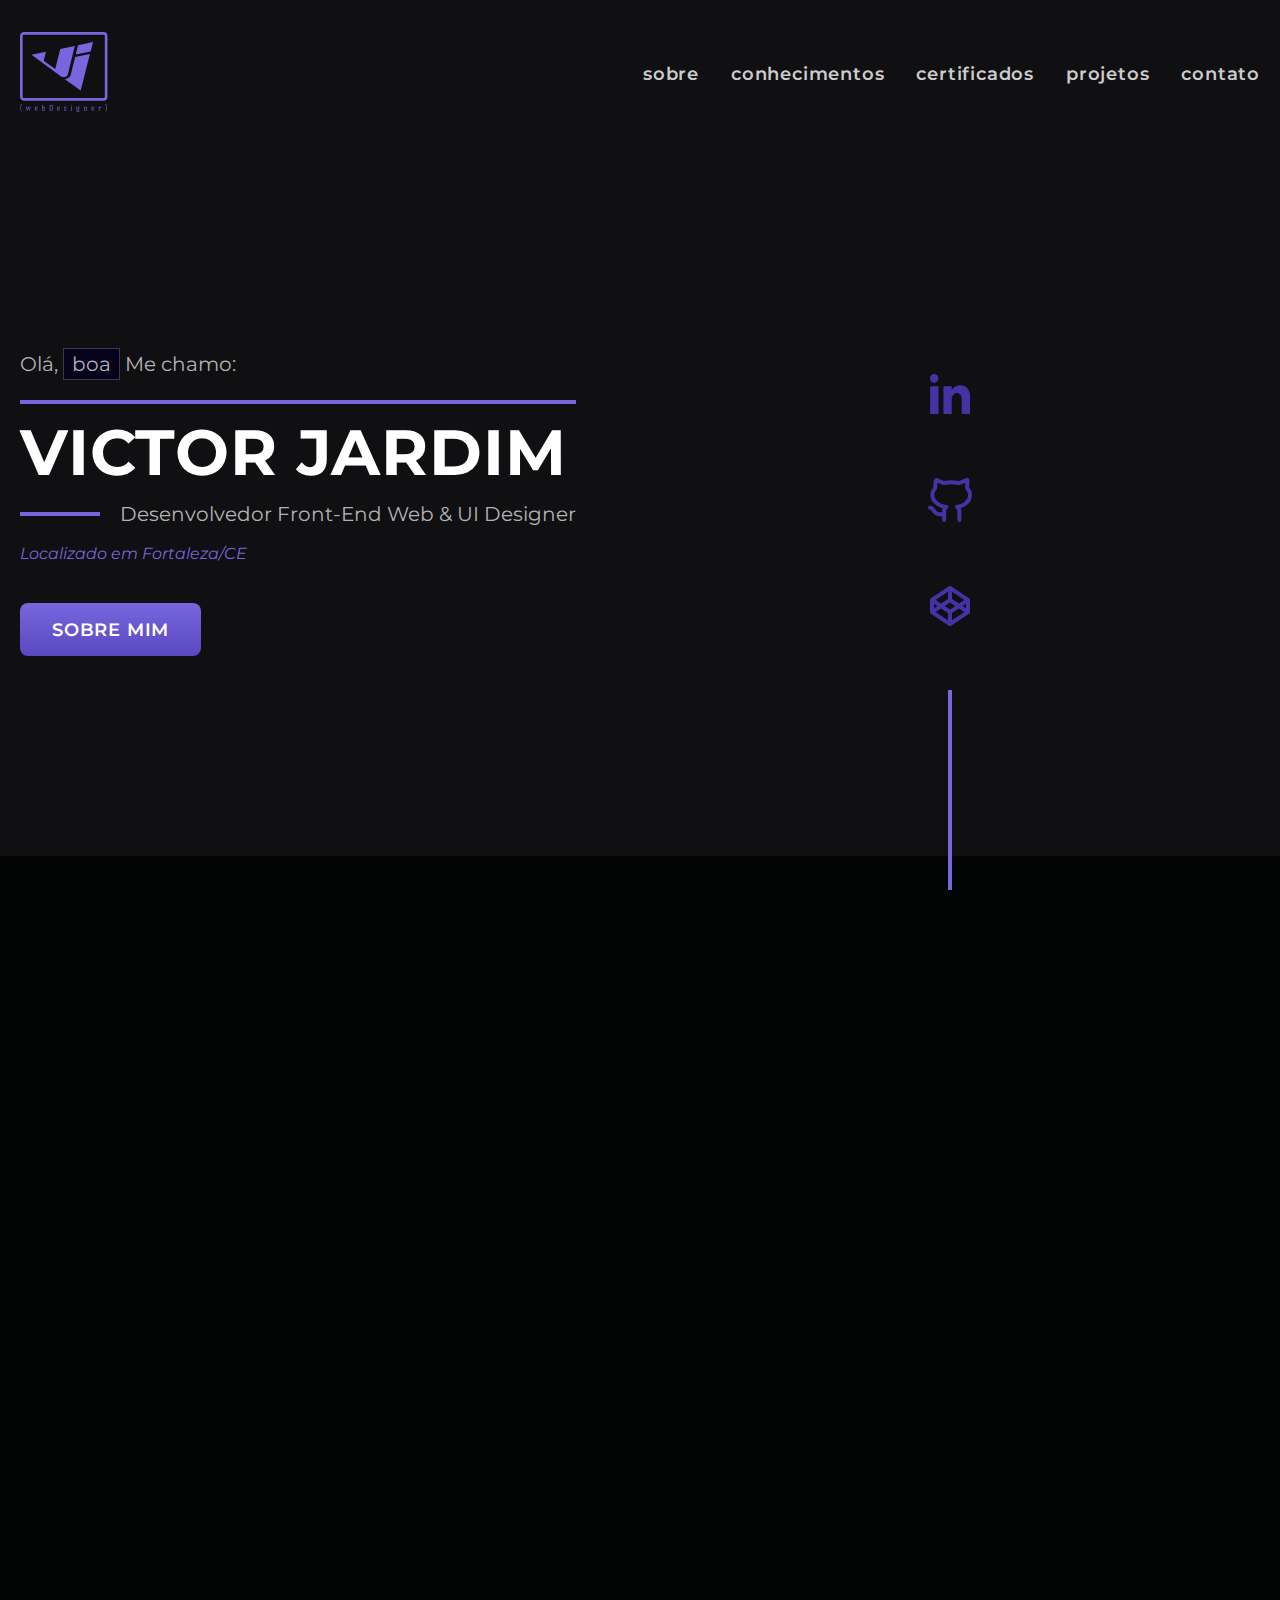
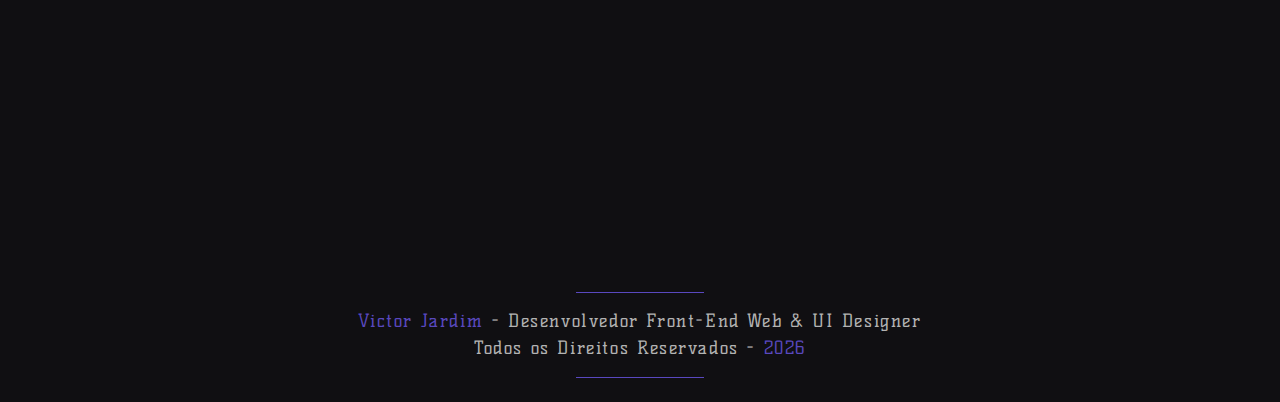
==== commit 4ddf95c7: "atualizacao na pagina de projetos de uma etiqueta de em progresso e atualizado as meta tags e open g" ====
--- a/index.html
+++ b/index.html
@@ -6,22 +6,23 @@
   <meta charset="UTF-8">
   <meta http-equiv="X-UA-Compatible" content="IE=edge">
   <meta name="viewport" content="width=device-width, initial-scale=1.0">
-  <meta name="description" content="Victor Jardim - Desenvolvedor Front-End Web e UI Designer">
-  <meta name="keywords" content="">
+  <meta name="description" content="Meu nome é Victor Jardim, e desde que comecei meus estudos em programação, me apaixonei pelas tecnologias web e pela criação de interface de usuários. Há um ano, tenho desenvolvido protótipos e pequenos projetos em cursos.">
+  <meta name="keywords" content="victor jardim, desenvolvedor web, web designer em fortaleza, web design, web designer, desenvolvedor front end em fortaleza, desenvolvedor front end, criar sites, desenvolvedor de site, victor jardim front end, front end web">
   <meta name="author" content="Victor Jardim Dev">
+  <meta name="robots" content="index, follow">
+  <link rel="shortcut icon" href="/favicon.svg" type="image/svg+xml">
 
   <!-- Open Graph -->
-  <meta property="og:title" content="">
-  <meta property="og:description" content="">
+  <meta property="og:title" content="Victor Jardim - Desenvolvedor Front-End Web e UI Designer">
+  <meta property="og:description" content="Meu nome é Victor Jardim, e desde que comecei meus estudos em programação, me apaixonei pelas tecnologias web e pela criação de interface de usuários. Há um ano, tenho desenvolvido protótipos e pequenos projetos em cursos.">
   <meta property="og:type" content="website">
-  <meta property="og:url" content="">
-  <meta property="og:image" content="">
-  <meta property="og:image:secure-url" content="">
+  <meta property="og:url" content="https://www.victorjardim.dev/">
+  <meta property="og:image" content="https://www.victorjardim.dev/img/og-victorjardim.png">
+  <meta property="og:image:secure-url" content="https://www.victorjardim.dev/img/og-victorjardim.png">
   <meta property="og:image:type" content="image/jpg">
-  <meta property="og:site_name" content="">
+  <meta property="og:site_name" content="Victor Jardim - Dev Front-End & UI Designer">
   <!-- Open Graph -->
 
-  <link rel="shortcut icon" href="/favicon.svg" type="image/svg+xml">
 
   <link rel="preconnect" href="https://fonts.googleapis.com">
   <link rel="preconnect" href="https://fonts.gstatic.com" crossorigin>
@@ -116,9 +117,9 @@
                 <div class="sobre-mim">
                   <h2 class="subtitulo-secao">Sobre mim</h2>
                   <div>
-                    <p>Olá, tudo bem? Meu nome é Victor Jardim, tenho 29 anos e desde que comecei meus estudos em programação, me <strong>apaixonei</strong> pelas <strong>tecnologias web</strong> e pela <strong>criação de interface de usuários</strong>. Há um ano, tenho desenvolvido protótipos e pequenos projetos em cursos. Em meu site pessoal, realizei a <strong>construção do protótipo</strong>, a codificação com <strong>HTML5, CSS3 e JS</strong>, usando <strong>semântica</strong>, <strong>responsividade</strong> e também <strong>UX Design</strong>.</p>
-
-                    <p>Ultimamente, tenho me dedicado ao estudo de <strong>JavaScript</strong>, e intensificado meus conhecimentos em <strong>React JS</strong>, para o desenvolvimento do front-end web. No futuro, quero me tornar um <strong>desenvolvedor Full-Stack</strong>.</p>
+                    <p>Olá, tudo bem? Meu nome é Victor Jardim, tenho 29 anos e desde que comecei meus estudos em programação, me <strong>apaixonei</strong> pelas <strong>tecnologias web</strong> e pela <strong>criação de interface de usuários</strong>. Há um ano, tenho desenvolvido protótipos e pequenos projetos em cursos.</p>
+
+                    <p>Ultimamente, tenho me dedicado ao estudo de <strong>JavaScript</strong>, e intensificado meus conhecimentos em <strong>React JS</strong>, para o desenvolvimento do front-end web.</p>
 
                     <p>Sou uma pessoa que possui <strong>facilidade</strong> nos mais diversos processos de aprendizagem, <strong>flexível</strong>, <strong>comunicativo</strong> e <strong>adoro novos desafios</strong>.</p>
                   </div>
@@ -168,14 +169,14 @@
                   <span class="">HTML</span>
                   <span class="">CSS</span>
                   <span class="">JavaScript</span>
-                  <span class="">React</span>
+                  <span class="">React JS</span>
                   <span class="">Figma</span>
                 </div>
 
                 <div class="principais-descricao-box-container">
                   <div class="principais-descricao-box">
                     <h3>HTML</h3>
-                    <p>Construção de páginas em HTML semântico, um pouco de acessibilidade e de SEO.</p>
+                    <p>Construção de páginas em HTML semântico, acessibilidade e SEO.</p>
                     <img src="./img/conhecimentos/imagem-html.svg" alt="Conhecimentos HTML">
                   </div>
                   
@@ -187,13 +188,13 @@
     
                   <div class="principais-descricao-box ">
                     <h3>JavaScript</h3>
-                    <p>Arrays, funções, objetos e um pouco sobre a manipulação do DOM.</p>
+                    <p>Arrays, funções, objetos e manipulação do DOM.</p>
                     <img src="./img/conhecimentos/imagem-javascript.svg" alt="Conhecimentos JavaScript">
                   </div>
     
                   <div class="principais-descricao-box ">
                     <h3>React JS</h3>
-                    <p>Junção das três principais tecnologias web, assim como criação de componentes, state hook, rotas e props.</p>
+                    <p>Junção das três principais tecnologias web, criação de componentes, state hook, rotas e props.</p>
                     <img src="./img/conhecimentos/imagem-react.svg" alt="Conhecimentos ReactJS">
                   </div>
     
@@ -324,20 +325,20 @@
               <div class="certificado-conteudo">
                 <h3>Pro Figma - Udemy</h3>
                 <span>15h</span>
-                <a href="#" target="_blank" class="botao">Certificado <img src="./img/icones/icone-seta-link.svg" alt="Icone"></a>
+                <a href="/_arquivos/certificado-profigma.pdf" target="_blank" class="botao">Certificado <img src="./img/icones/icone-seta-link.svg" alt="Icone"></a>
               </div>
 
               <div class="certificado-conteudo">
                 <h3>DCN - Introdução a HTML + CSS</h3>
                 <span>5h</span>
-                <a href="https://api.dinamicatreinamentos.com/public/acervo/132-bded3ce4af94289a9308c97f58a683f9.pdf" target="_blank" class="botao">Certificado <img src="./img/icones/icone-seta-link.svg" alt="Icone"></a>
+                <a href="/_arquivos/certificado-dcn.pdf" target="_blank" class="botao">Certificado <img src="./img/icones/icone-seta-link.svg" alt="Icone"></a>
               </div>
 
 
               <div class="certificado-conteudo">
                 <h3>Dev. Web - Direto ao Ponto | Lucas Caton</h3>
                 <span>4h</span>
-                <a href="https://hotmart.s3.amazonaws.com/certificate/tmp/c37694cb-0479-4c1d-b306-87b2fbc816c4-2013361237.pdf?X-Amz-Security-Token=FwoGZXIvYXdzEPn%2F%2F%2F%2F%2F%2F%2F%2F%2F%2FwEaDAjS97Gteq%2FWhIcS1iKZBHNI4r%2F%2F47FJEjrgtc%2BJ8aQ8vgjqXXS6Qyz3Uj5%2BZvb%2BxiidIdNfAR5%2FeiCYAesyTZf5AZT4jxVFcFl0%2BmaYKGsxI8JgOQE6TuPzvZWR%2F%2BsnZ1YPZm97G8FmoY3LzpJwRORBjLJ%2F48T%2FOl7%2BwzdnRDCyU4tJ1BTyEJ4VKVkY%2F%2BEYR%2BnuEHNfKER5vqDS%2FXSVYW33hhq3ZuTw0qBTUhv0UXekTg9vlwr2mQqSZd4mTvu4YtdvryIVoNkHK1JCK%2FretgA2b7gVqcYtBVZkKVOoFMCOoI37dMtXFNRThBIPqTB%2B8lx97tpccWoyBbcKv9h4RABSdjdPvhj1mFN63%2FpTFwFrVetBEqkUqYTFoIOOBE%2BZq7IcIHQl9%2F01pgttGZ9%2BKy3FmM5q9MV6yjbEkZOJEk9m%2BV1gTo8wiJZCJPE1ixEUAThnqzp3rg07iUUO6sLZvKPWk8socLRnvpLOBoC5Rb5rEYuD4BxHCCtueEc2YKd35ZQeSwEBZB40PVN%2FNAc%2FQ5LWypAQQwHUQgt6EO032Y733J4ZqrIdIXGZr7npt%2BBVDaKj8jTFb8dBWb2hKYdshs2CqnRjHU3z5JxvNwpsUwg7LU6TESXqAPS4EnFqgdk14viIUtdyvJK09hqciumyFYSlr%2B%2Bi6w%2FXWc%2FvN1MmRNGY%2BW1o%2BaqoN3ae87OREJbgX%2BfRXTLxFBOamqw3mgSnRS%2BIotF6A1a00SiMxcWfBjIqgPiSDdQbVexXojsOaDrjM5YCi8wPgmulx4nk5A48K5%2FNhaRN8n70QabF&X-Amz-Algorithm=AWS4-HMAC-SHA256&X-Amz-Date=20230219T000717Z&X-Amz-SignedHeaders=host&X-Amz-Expires=3600&X-Amz-Credential=ASIAXC3ZS5EWXYS43K6Z%2F20230219%2Fus-east-1%2Fs3%2Faws4_request&X-Amz-Signature=6fea09fdf5bdb685fe6ec4c3abf74dc113f9c2e6cdc3ad5a7f10f19c127fbcd3" target="_blank" class="botao">Certificado <img src="./img/icones/icone-seta-link.svg" alt="Icone"></a>
+                <a href="/_arquivos/certificado-devweb-lucascaton.pdf" target="_blank" class="botao">Certificado <img src="./img/icones/icone-seta-link.svg" alt="Icone"></a>
               </div>
 
               
@@ -372,24 +373,7 @@
             </div>
             <div class="projetos-botoes">
               <a href="/#projetos" class="botao">Projeto <img src="./img/icones/icone-seta-link.svg" alt="Ícone"></a>
-              <a href="https://github.com/victorjardim-dev/meu-site" target="_blank" class="botao">Código <img src="./img/icones/icone-seta-link.svg" alt="Ícone"></a>
-            </div>
-          </div>
-
-          <div class="projeto-box">
-            <h2 class="subtitulo-secao">Animais Fantásticos</h2>
-            <p>Projeto do curso de <strong class="texto-destacado">JavaScript Completo ES6</strong> da Origamid, onde estou aprendendo sobre a manipulação do DOM, efeitos, objetos e mais...</p>
-            <div class="tecnologias">
-              <p>Tecnologias Usadas:</p>
-              <div class="projeto-box-tecnologias">
-                <span class="tecnologia-usada">HTML</span>
-                <span class="tecnologia-usada">CSS</span>
-                <span class="tecnologia-usada">JavaScript</span>
-              </div>
-            </div>
-            <div class="projetos-botoes">
-              <a href="#" target="_blank" class="botao">Projeto <img src="./img/icones/icone-seta-link.svg" alt="Ícone"></a>
-              <a href="#" target="_blank" class="botao">Código <img src="./img/icones/icone-seta-link.svg" alt="Ícone"></a>
+              <a href="https://github.com/victorjardim-dev/meu-site/" target="_blank" class="botao">Código <img src="./img/icones/icone-seta-link.svg" alt="Ícone"></a>
             </div>
           </div>
 
@@ -401,12 +385,11 @@
               <div class="projeto-box-tecnologias">
                 <span class="tecnologia-usada">HTML</span>
                 <span class="tecnologia-usada">CSS</span>
-                <span class="tecnologia-usada">JavaScript</span>
               </div>
             </div>
             <div class="projetos-botoes">
-              <a href="#" target="_blank" class="botao">Projeto <img src="./img/icones/icone-seta-link.svg" alt="Ícone"></a>
-              <a href="#" target="_blank" class="botao">Código <img src="./img/icones/icone-seta-link.svg" alt="Ícone"></a>
+              <a href="/meus-projetos/alfatech/" target="_blank" class="botao">Projeto <img src="./img/icones/icone-seta-link.svg" alt="Ícone"></a>
+              <a href="https://github.com/victorjardim-dev/alfatech/" target="_blank" class="botao">Código <img src="./img/icones/icone-seta-link.svg" alt="Ícone"></a>
             </div>
           </div>
 
@@ -422,25 +405,26 @@
               </div>
             </div>
             <div class="projetos-botoes">
-              <a href="#" target="_blank" class="botao">Projeto <img src="./img/icones/icone-seta-link.svg" alt="Ícone"></a>
-              <a href="#" target="_blank" class="botao">Código <img src="./img/icones/icone-seta-link.svg" alt="Ícone"></a>
+              <a href="/meus-projetos/agencia-design/" target="_blank" class="botao">Projeto <img src="./img/icones/icone-seta-link.svg" alt="Ícone"></a>
+              <a href="https://github.com/victorjardim-dev/agencia-design/" target="_blank" class="botao">Código <img src="./img/icones/icone-seta-link.svg" alt="Ícone"></a>
             </div>
           </div>
 
           <div class="projeto-box desabilitado">
-            <h2 class="subtitulo-secao">Projeto em Desenvolvimento</h2>
-            <p>Estou trabalhando em um projeto pessoal de um site institucional. Irei utilizar HTML, CSS e JavaScript puros e depois quero juntar tudo com React JS.</p>
+            <span class="projeto-em-andamento">Em Andamento</span>
+            <h2 class="subtitulo-secao">Animais Fantásticos</h2>
+            <p>Projeto do curso de <strong class="texto-destacado">JavaScript Completo ES6</strong> da Origamid, onde estou aprendendo sobre a manipulação do DOM, efeitos, objetos e mais...</p>
             <div class="tecnologias">
-              <p>Tecnologias que Usarei:</p>
+              <p>Tecnologias Sendo Usadas:</p>
               <div class="projeto-box-tecnologias">
-                <span class="tecnologia-usada">ReactJS</span>
-                <span class="tecnologia-usada">HTML/CSS</span>
+                <span class="tecnologia-usada">HTML</span>
+                <span class="tecnologia-usada">CSS</span>
                 <span class="tecnologia-usada">JavaScript</span>
               </div>
             </div>
             <div class="projetos-botoes">
-              <a href="#" target="_blank" class="botao">EM BREVE</a>
-              <a href="#" target="_blank" class="botao">EM BREVE</a>
+              <a href="/meus-projetos/animais-fantasticos/" target="_blank" class="botao">Projeto <img src="./img/icones/icone-seta-link.svg" alt="Ícone"></a>
+              <a href="https://github.com/victorjardim-dev/animais-fantasticos/" target="_blank" class="botao">Código <img src="./img/icones/icone-seta-link.svg" alt="Ícone"></a>
             </div>
           </div>
 
@@ -518,7 +502,7 @@
               <img src="./img/contato-imagem.jpg" alt="Imagem Contato">
             </figure>
             <p>Abaixo uma versão resumida do conteúdo do site, que transformei em currículo. Caso queira entrar em contato, ou me conhecer melhor, siga as minhas redes sociais! Obrigado pela visita!</p>
-            <a href="/_arquivocv/victobjardim-cv.pdf" target="_blank" class="botao">Visualizar CV
+            <a href="/_arquivos/victor-b-jardim-cv.pdf" target="_blank" class="botao">Visualizar CV
               <img src="./img/icones/icone-seta-link.svg" alt="Icone">
             </a>
           </div>
@@ -563,6 +547,7 @@
     </style>
   </div>
   
+  <!-- <script src="./js/script.min.js"></script> -->
   <script src="./js/scripts.js" type="module"></script>
 </body>
 </html>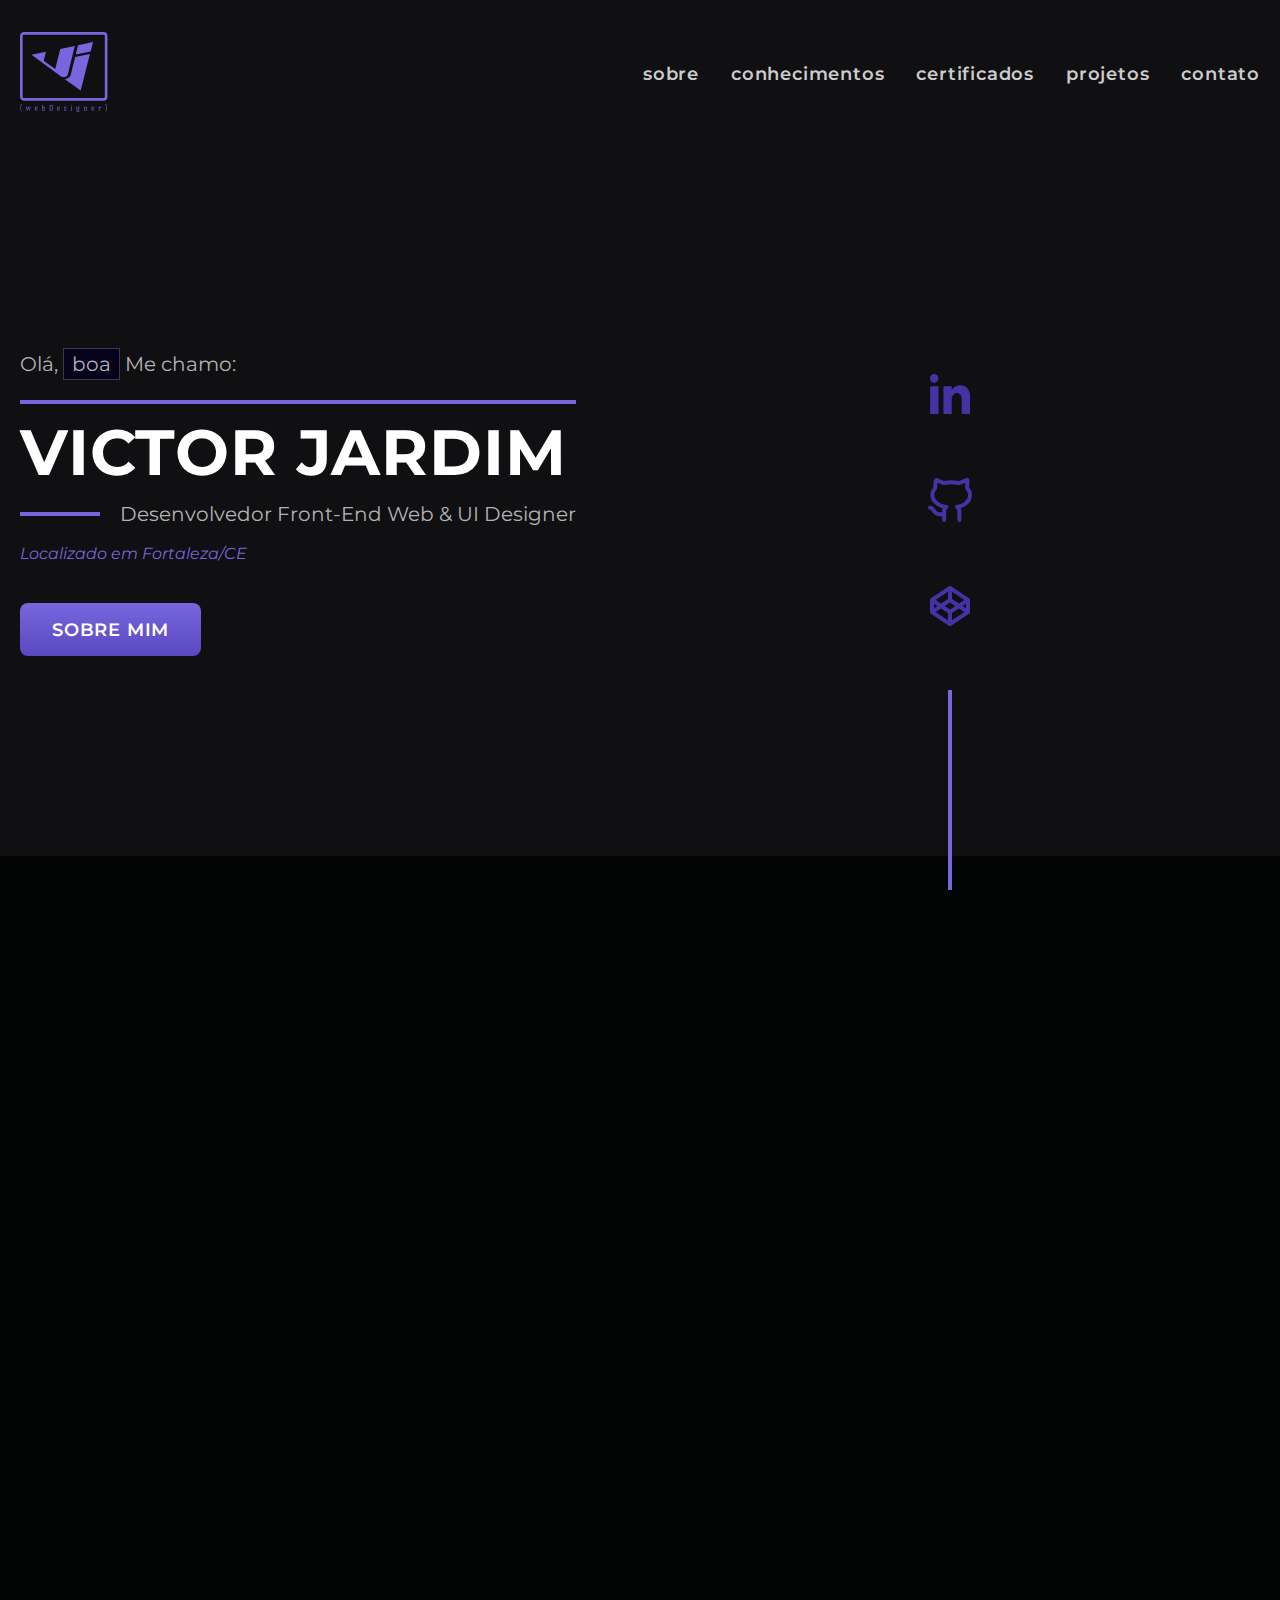
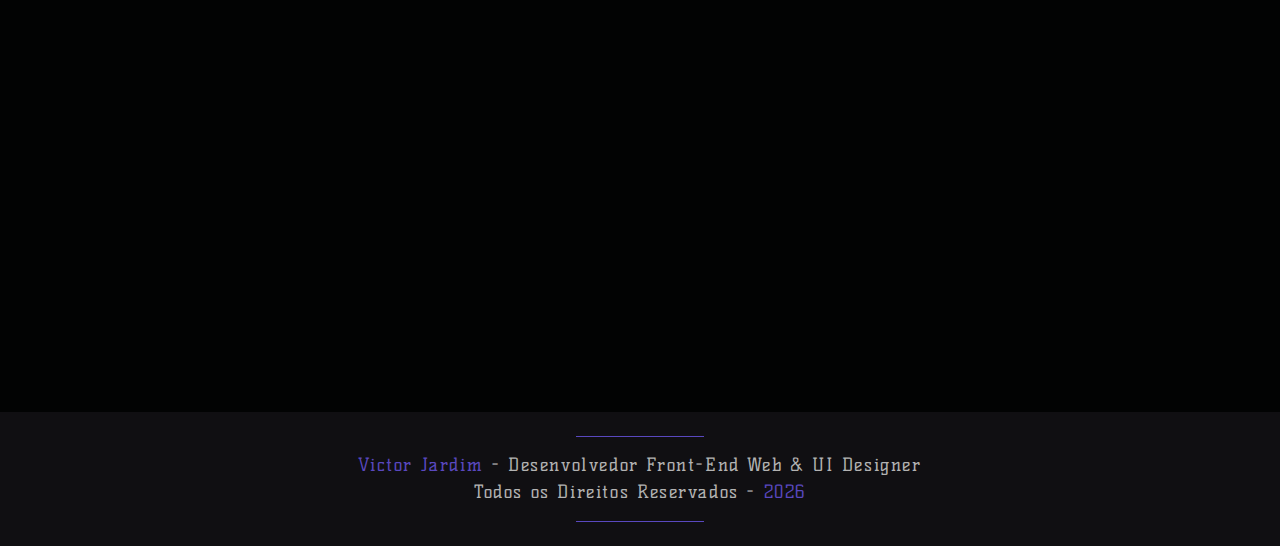
==== commit d72eb64d: "correcao do menu mobile, da animacao de scroll da secao contato e adicicao do certificado de wordpre" ====
--- a/index.html
+++ b/index.html
@@ -48,8 +48,8 @@
         </figure>
       </div>
       <nav>
-        <a href="#" id="mobile-menu"></a>
-        <ul class="nav-menu">
+        <button data-menu="button-mobile" aria-expanded="false" aria-controls="menu-mobile"></button>
+        <ul class="nav-menu" data-menu="lista" id="menu-mobile">
           <li><a href="#sobre">Sobre</a></li>
           <li><a href="#conhecimentos">Conhecimentos</a></li>
           <li><a href="#certificados">Certificados</a></li>
@@ -257,6 +257,12 @@
               </div>
 
               <div class="certificado-conteudo">
+                <h3>CSS Grid Layout</h3>
+                <span>10h</span>
+                <a href="https://www.origamid.com/certificate/a0278bfb" target="_blank" class="botao">Certificado <img src="./img/icones/icone-seta-link.svg" alt="Icone"></a>
+              </div>
+
+              <div class="certificado-conteudo">
                 <h3>UI Design para Iniciantes</h3>
                 <span>34h</span>
                 <a href="https://www.origamid.com/certificate/33171491" target="_blank" class="botao">Certificado <img src="./img/icones/icone-seta-link.svg" alt="Icone"></a>
@@ -272,6 +278,12 @@
                 <h3>Tipografia Avançada</h3>
                 <span>24h</span>
                 <a href="https://www.origamid.com/certificate/0a82fc73" target="_blank" class="botao">Certificado <img src="./img/icones/icone-seta-link.svg" alt="Icone"></a>
+              </div>
+
+              <div class="certificado-conteudo">
+                <h3>WordPress como CMS</h3>
+                <span>18h</span>
+                <a href="https://www.origamid.com/certificate/eab85fb2" target="_blank" class="botao">Certificado <img src="./img/icones/icone-seta-link.svg" alt="Icone"></a>
               </div>
             </div>
           </div> 
@@ -434,8 +446,8 @@
       </div>
     </section>
 
-    <section>
-      <div class="secao-contato elementoScroll">
+    <section class="secao-contato">
+      <div class="elementoScroll">
         <h1 class="titulo-secao" id="contato">Contato</h1>
         <div class="container-geral secao-contato-conteudo">
 
--- a/css/style.css
+++ b/css/style.css
@@ -4,6 +4,7 @@
 
 /* TOPO */
 @import url('./Topo/topo.css');
+@import url('./Topo/menu-mobile.css');
 @import url('./Topo/topo-responsivo.css');
 
 /* SECAO APRESENTACAO */
--- a/css/style.css
+++ b/css/style.css
@@ -4,6 +4,7 @@
 
 /* TOPO */
 @import url('./Topo/topo.css');
+@import url('./Topo/menu-mobile.css');
 @import url('./Topo/topo-responsivo.css');
 
 /* SECAO APRESENTACAO */
